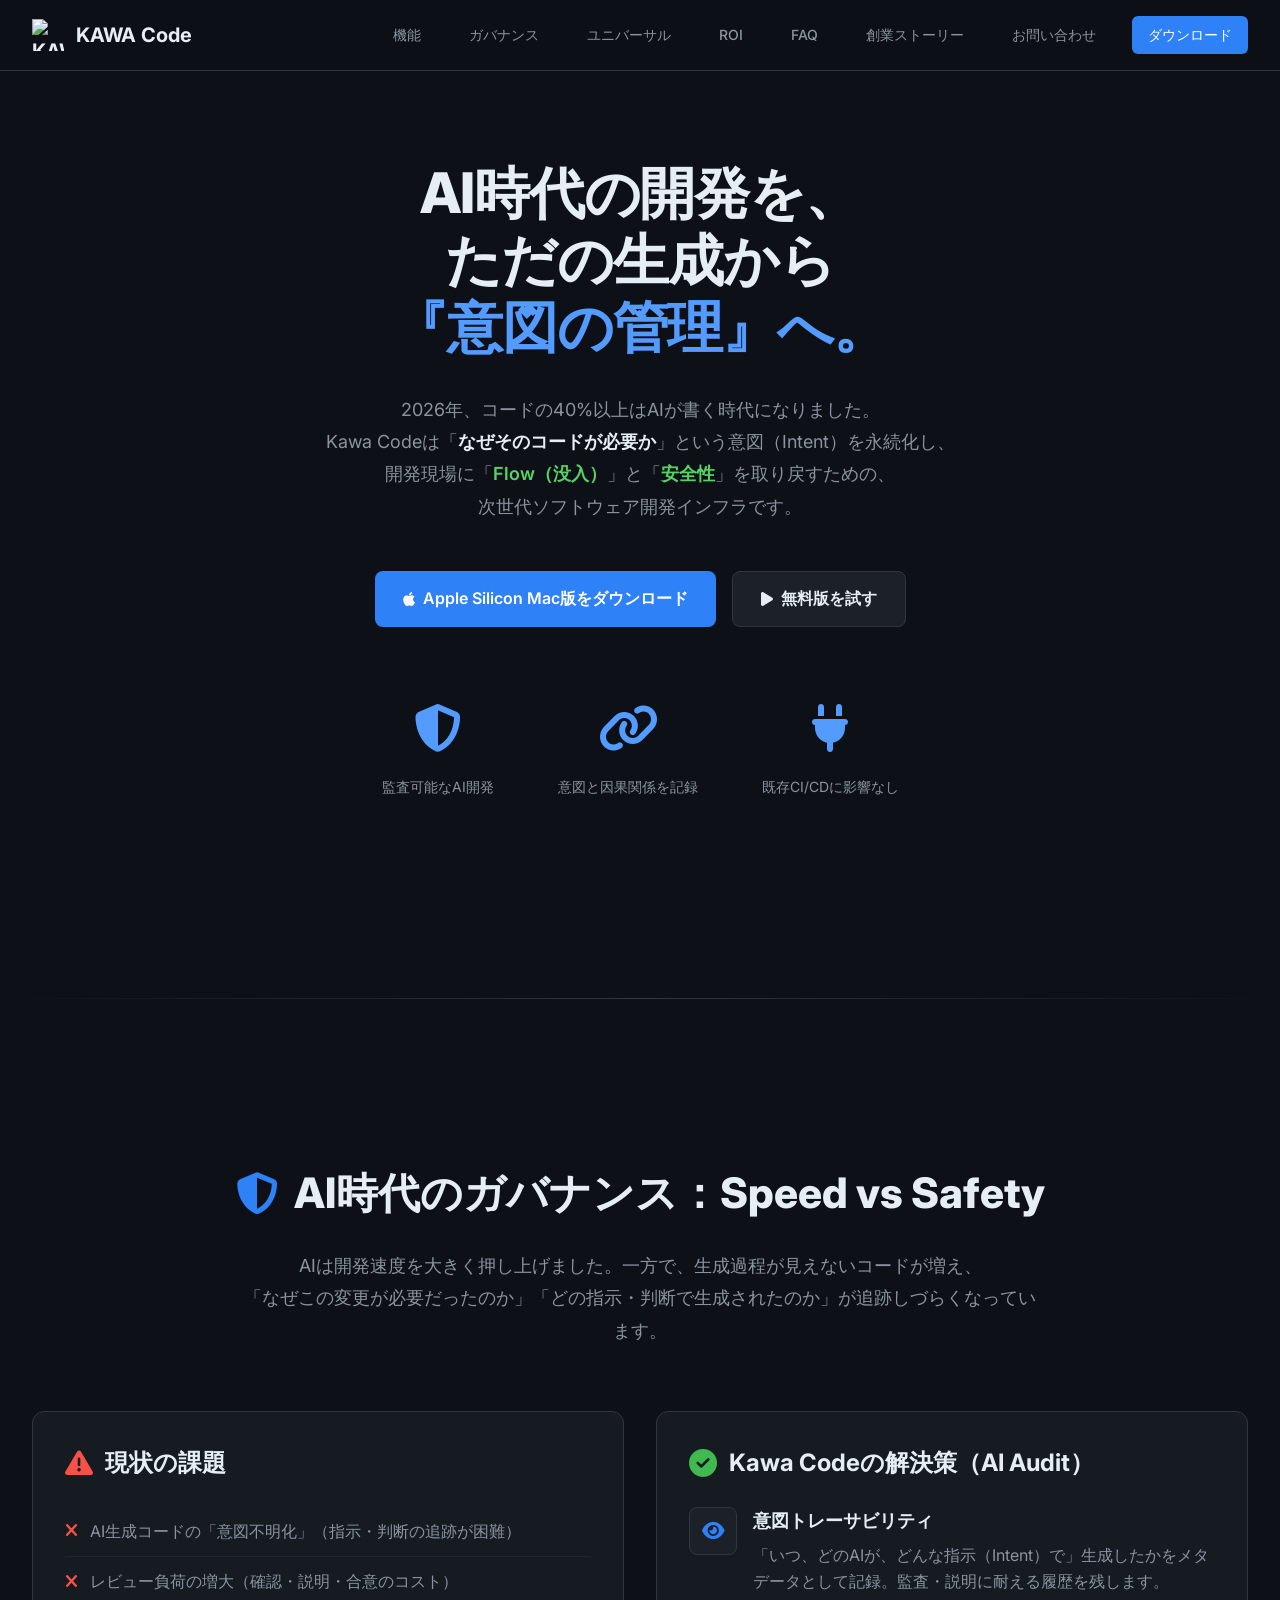
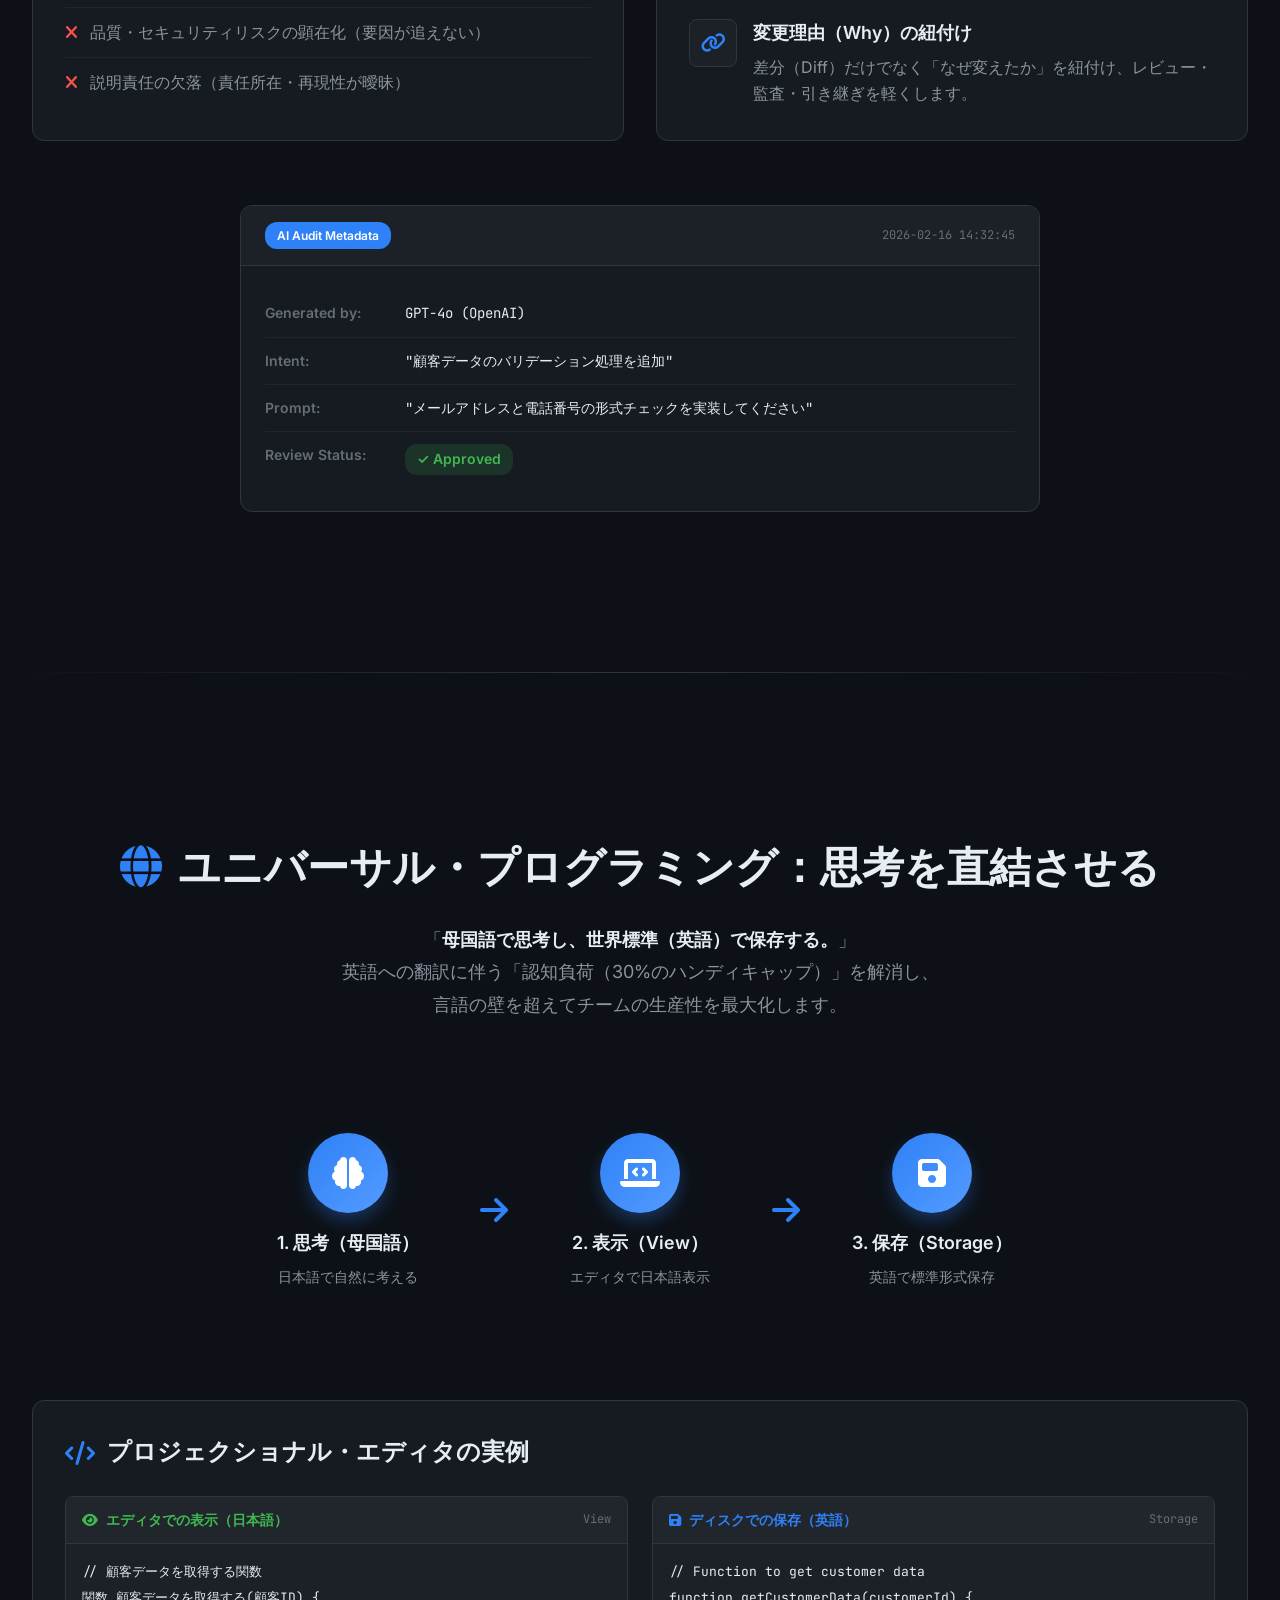
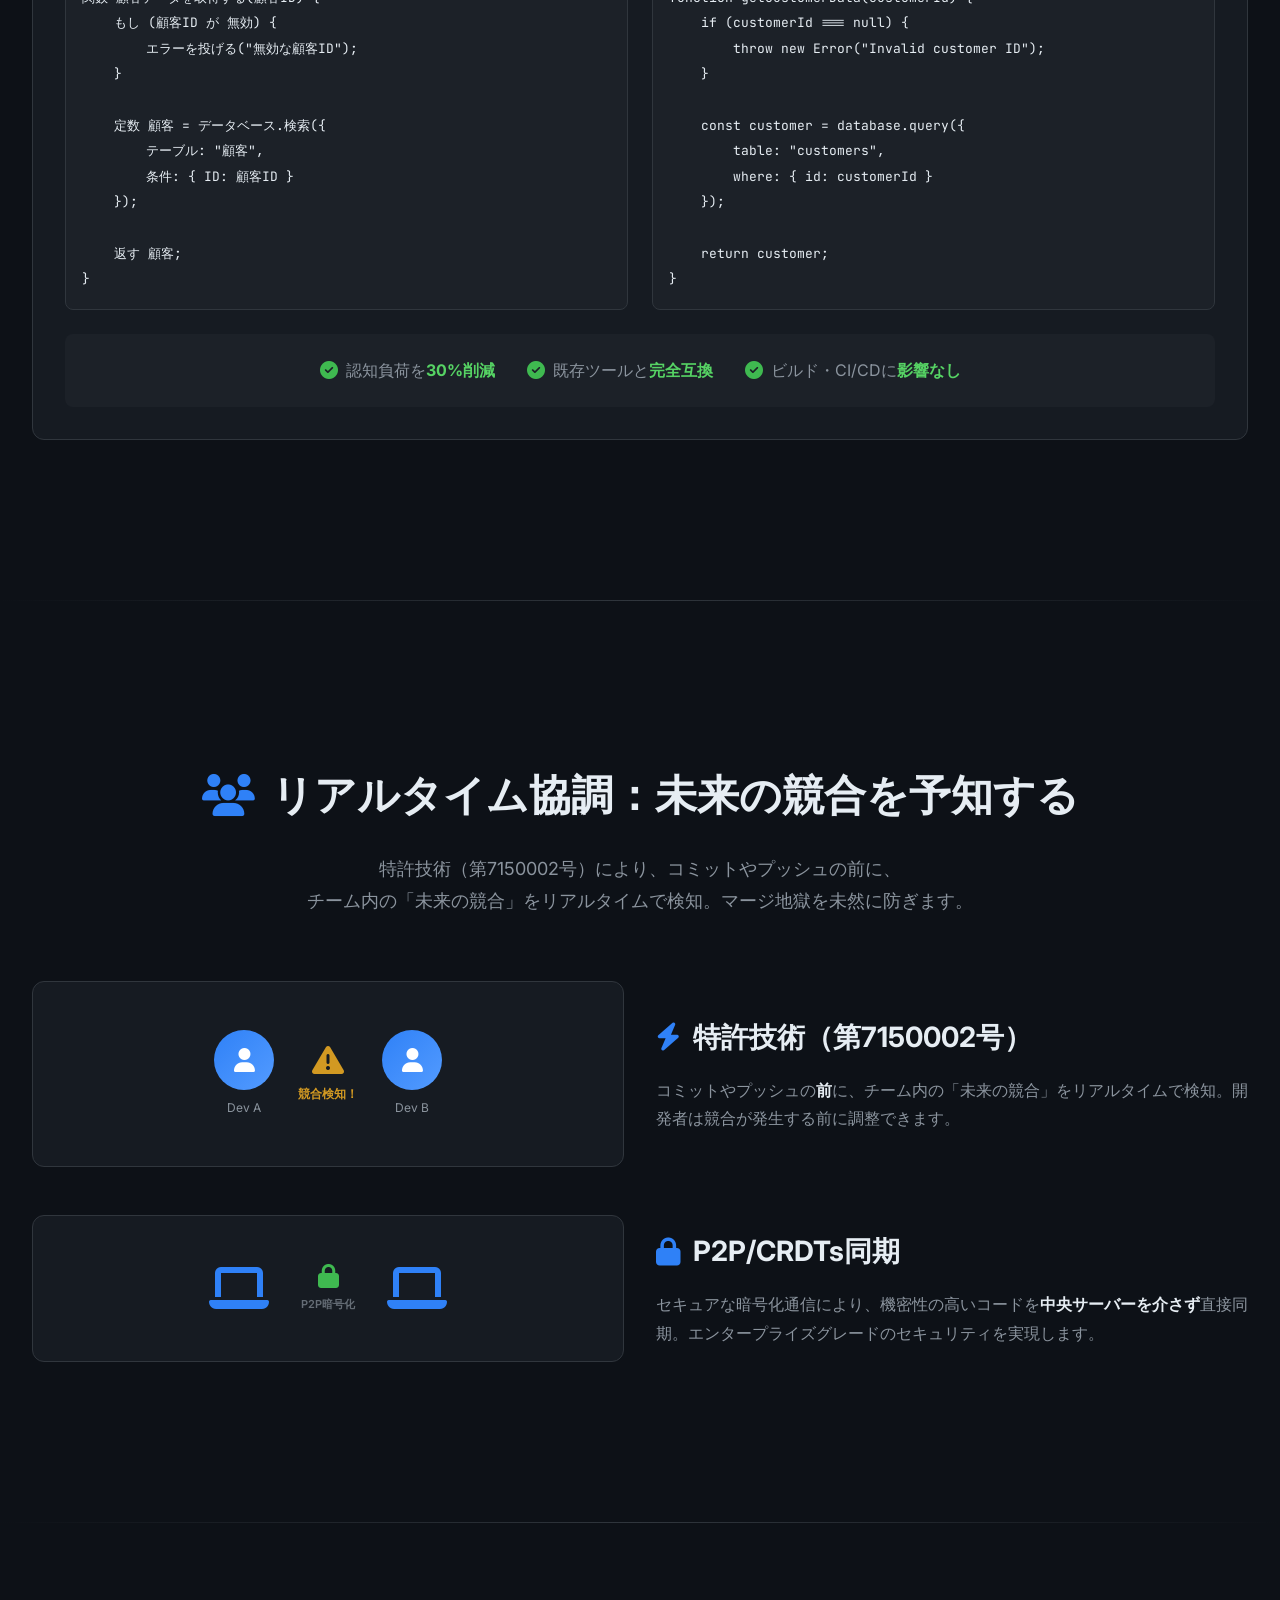
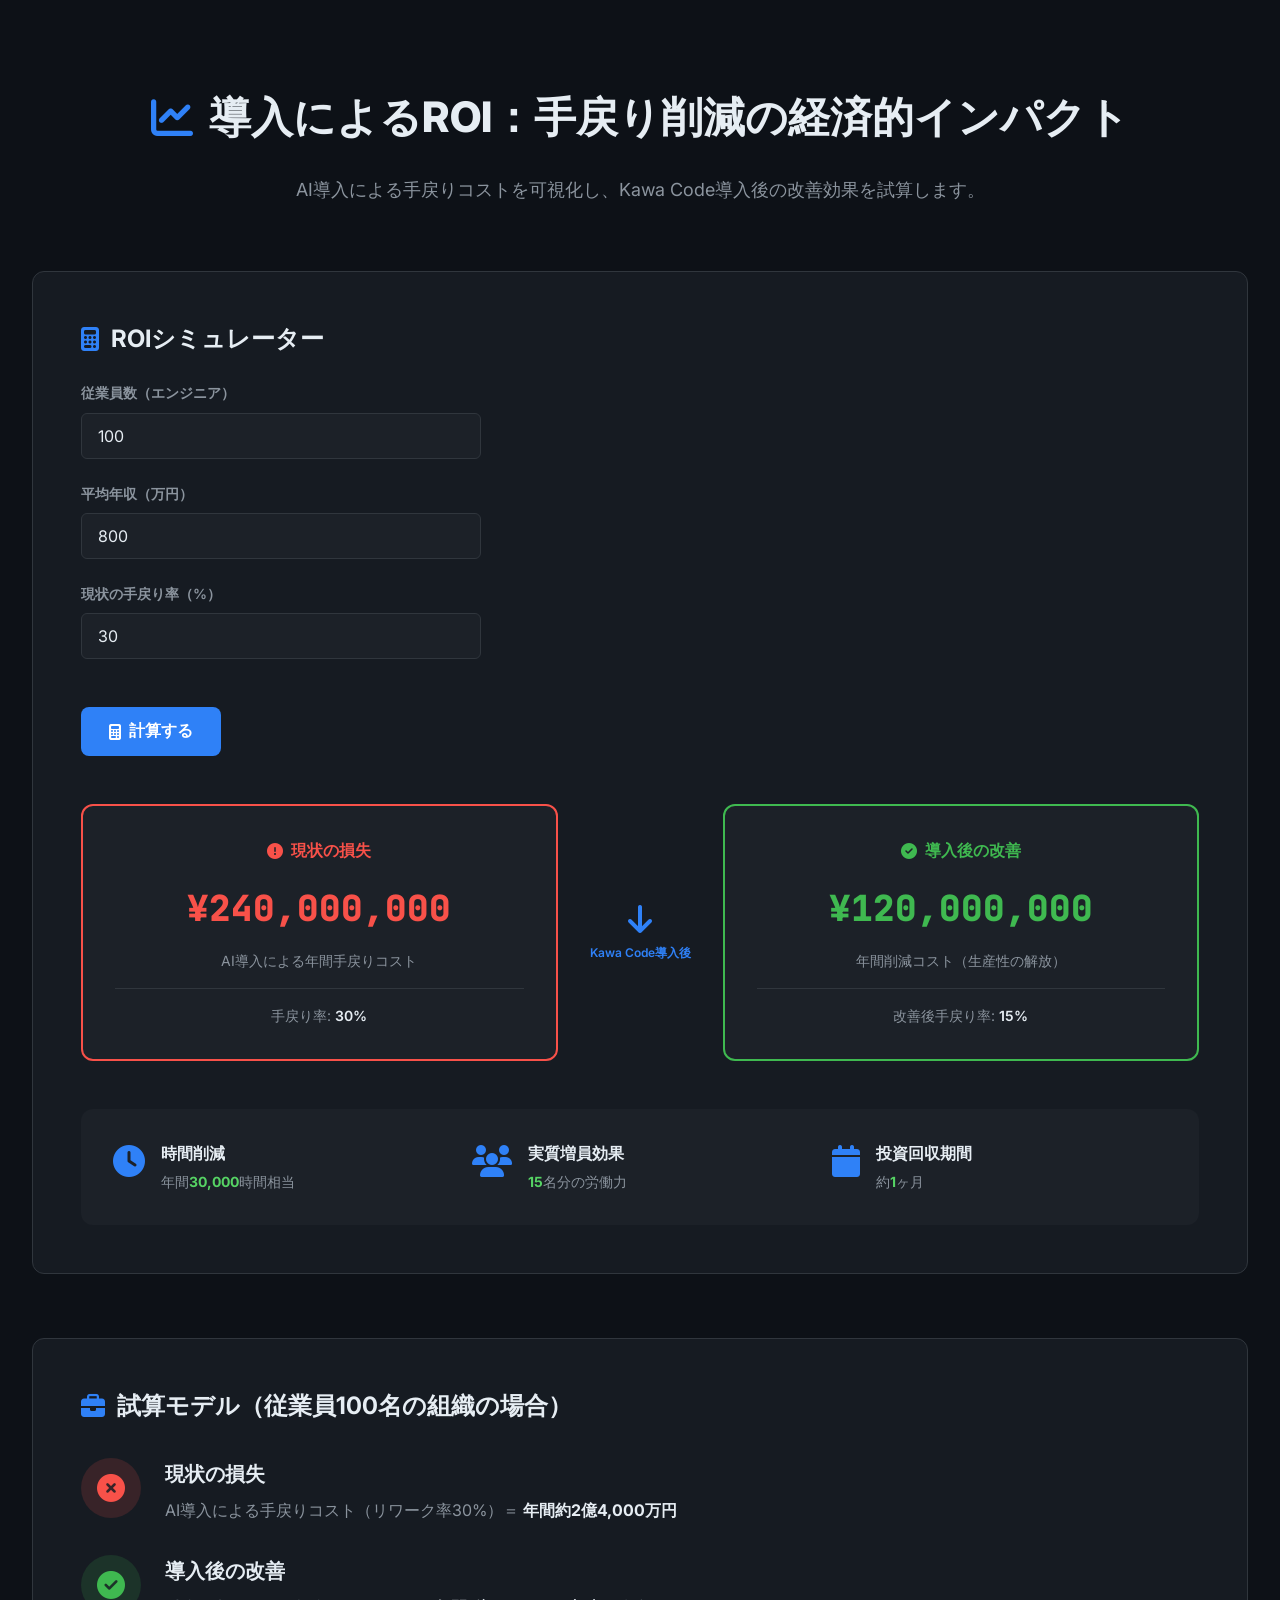
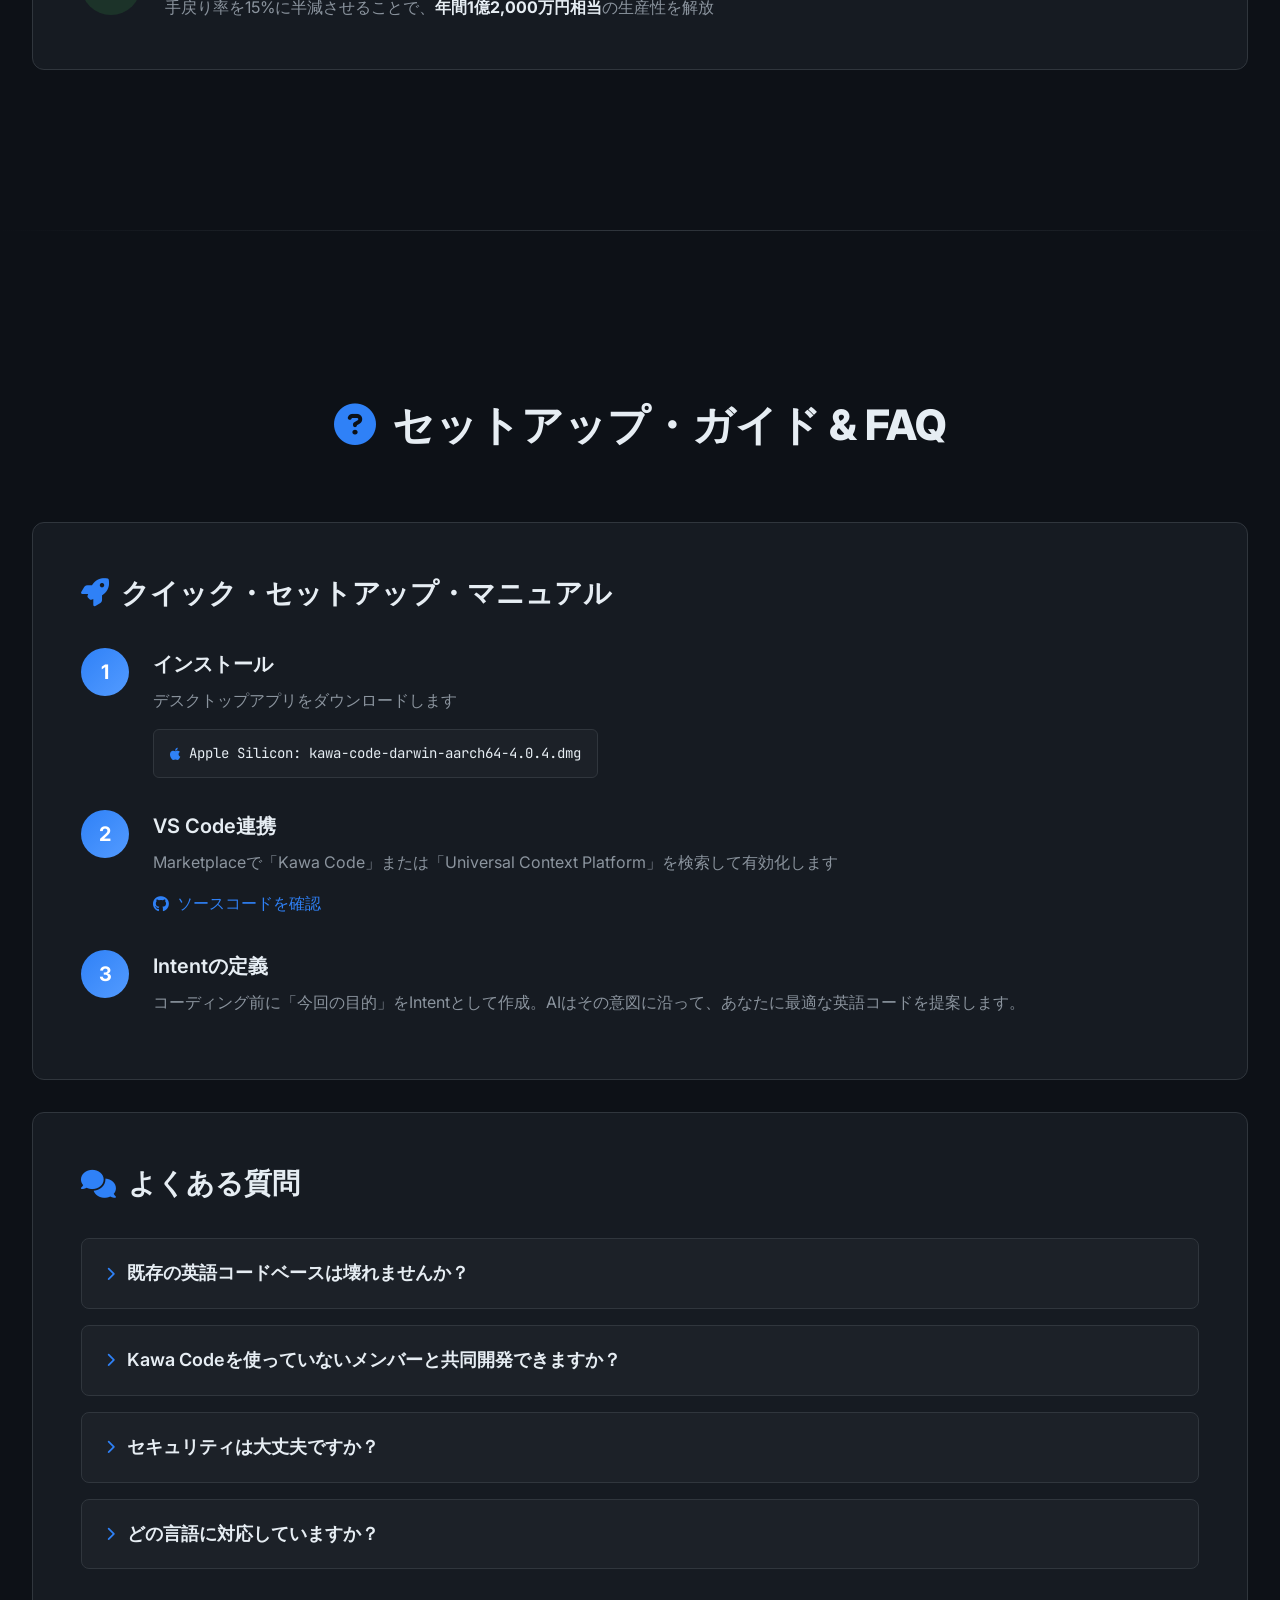
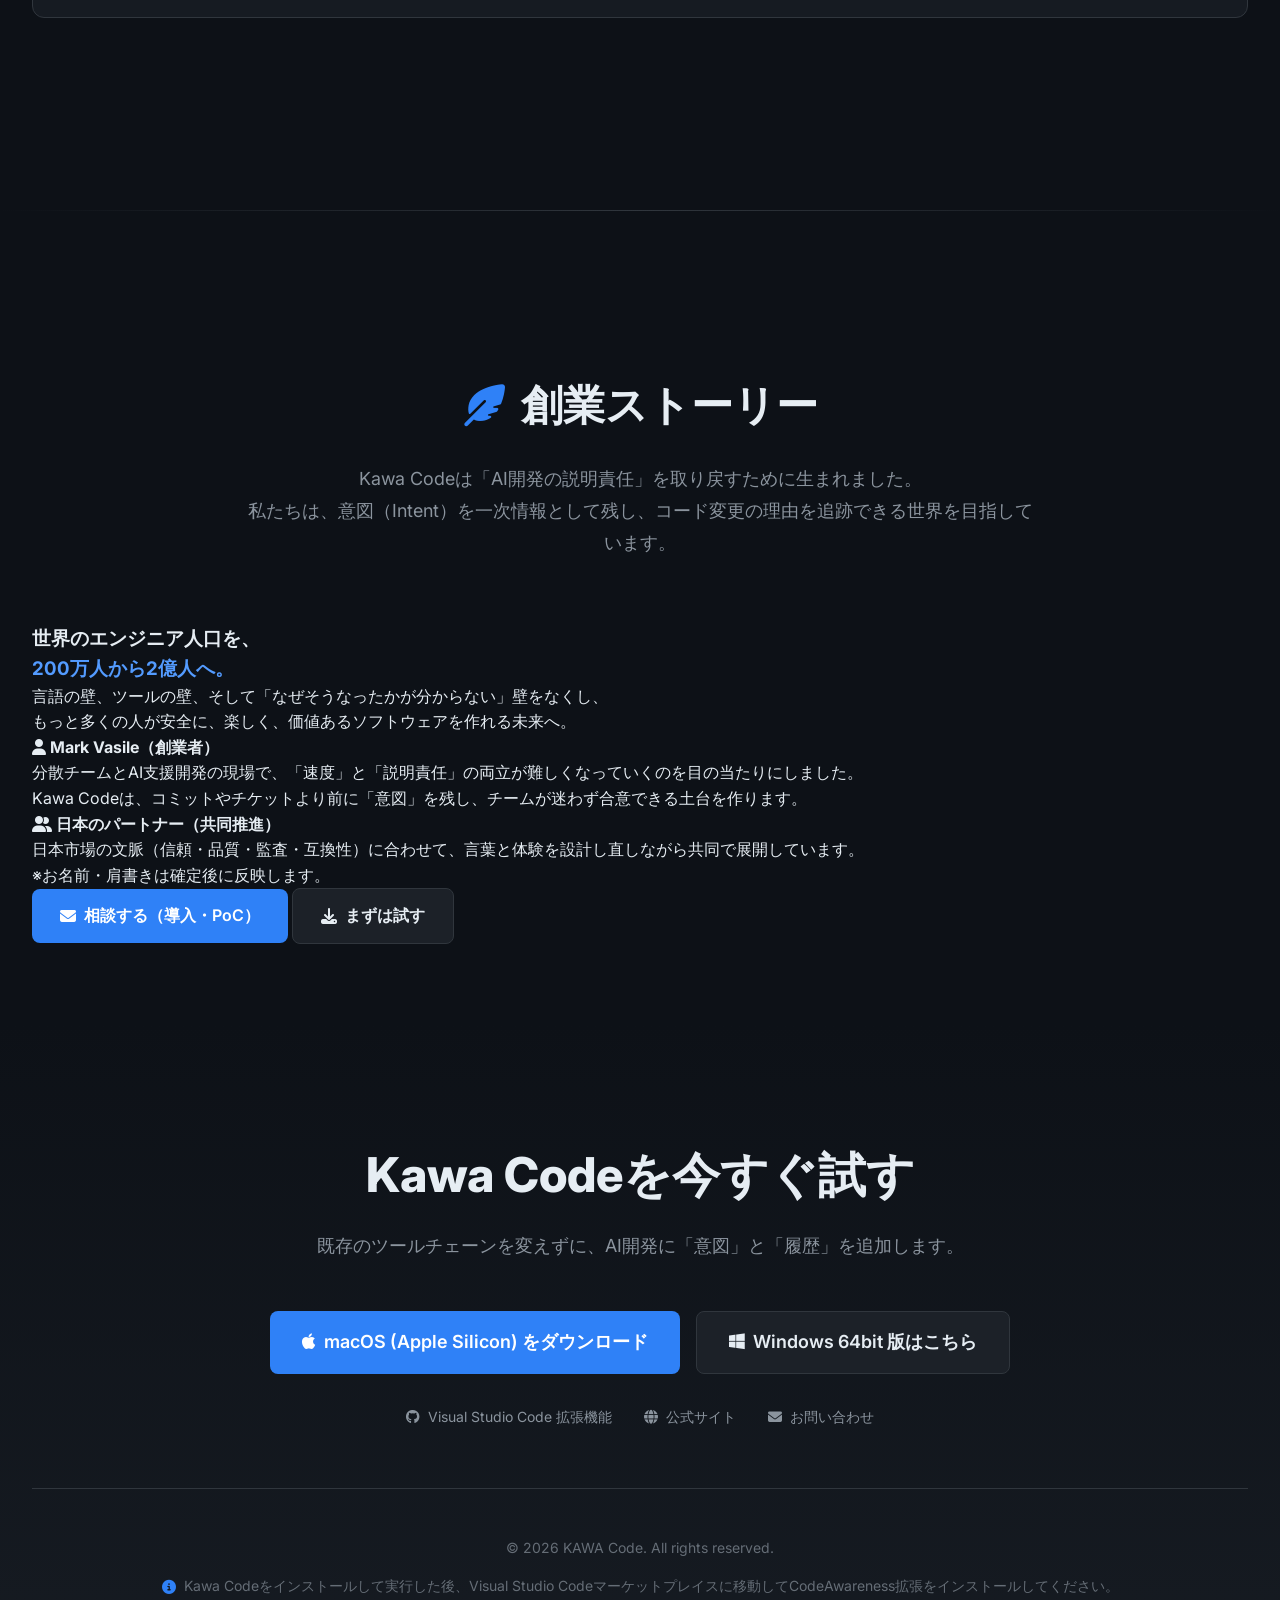
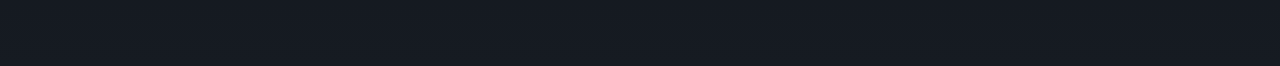
==== index.html @ d6986dcb "initial commit" ====
<!DOCTYPE html>
<html lang="ja">
<head>
    <meta charset="UTF-8">
    <meta name="viewport" content="width=device-width, initial-scale=1.0">
    <meta name="description" content="KAWA Code - AI時代の開発を、ただの生成から『意図の管理』へ。ユニバーサル・プログラミングとAIガバナンスで開発現場に安全性とFlowを取り戻す。">
    <title>KAWA Code - AI時代のソフトウェア開発インフラ</title>
    <link rel="preconnect" href="https://fonts.googleapis.com">
    <link rel="preconnect" href="https://fonts.gstatic.com" crossorigin>
    <link href="https://fonts.googleapis.com/css2?family=Inter:wght@300;400;500;600;700;800&family=JetBrains+Mono:wght@400;500;600&display=swap" rel="stylesheet">
    <link rel="stylesheet" href="https://cdn.jsdelivr.net/npm/@fortawesome/fontawesome-free@6.4.0/css/all.min.css">
    <link rel="stylesheet" href="css/style.css">
</head>
<body>
    <!-- Navigation -->
    <nav class="navbar">
        <div class="container">
            <a href="index.html" class="nav-brand">
                <img src="images/kawa-logo.png" alt="KAWA Code Logo" class="nav-logo">
                <span>KAWA Code</span>
            </a>
            <div class="nav-links">
                <a href="#features">機能</a>
                <a href="#governance">ガバナンス</a>
                <a href="#universal">ユニバーサル</a>
                <a href="#roi">ROI</a>
                <a href="#faq">FAQ</a>
                <a href="#founder">創業ストーリー</a>
                <a href="contact.html">お問い合わせ</a>
                <a href="#download" class="btn-download-nav">ダウンロード</a>
            </div>
        </div>
    </nav>

    <!-- Hero Section -->
    <section class="hero">
        <div class="container">
            <div class="hero-content fade-in">
                <h1 class="hero-title">
                    AI時代の開発を、<br>
                    ただの生成から<br>
                    <span class="highlight">『意図の管理』へ。</span>
                </h1>
                <p class="hero-subtitle">
                    2026年、コードの40%以上はAIが書く時代になりました。<br>
                    Kawa Codeは「<strong>なぜそのコードが必要か</strong>」という意図（Intent）を永続化し、<br>
                    開発現場に「<span class="highlight-green">Flow（没入）</span>」と「<span class="highlight-green">安全性</span>」を取り戻すための、<br>
                    次世代ソフトウェア開発インフラです。
                </p>
                <div class="hero-cta">
                    <a href="https://codeawareness.com/assets/kawa-code-darwin-aarch64-4.0.4.dmg" class="btn btn-primary">
                        <i class="fab fa-apple"></i>
                        Apple Silicon Mac版をダウンロード
                    </a>
                    <a href="#features" class="btn btn-secondary">
                        <i class="fas fa-play"></i>
                        無料版を試す
                    </a>
                </div>
                <div class="hero-stats">
                    <div class="stat-item">
                        <div class="stat-number"><i class="fas fa-shield-alt"></i></div>
                        <div class="stat-label">監査可能なAI開発</div>
                    </div>
                    <div class="stat-item">
                        <div class="stat-number"><i class="fas fa-link"></i></div>
                        <div class="stat-label">意図と因果関係を記録</div>
                    </div>
                    <div class="stat-item">
                        <div class="stat-number"><i class="fas fa-plug"></i></div>
                        <div class="stat-label">既存CI/CDに影響なし</div>
                    </div>
                </div>
            </div>
        </div>
    </section>

    <hr class="section-divider">

    <!-- AI Governance Section -->
    <section id="governance" class="section-governance">
        <div class="container">
            <div class="section-header fade-in">
                <h2 class="section-title">
                    <i class="fas fa-shield-alt"></i>
                    AI時代のガバナンス：Speed vs Safety
                </h2>
                <p class="section-subtitle">
                    AIは開発速度を大きく押し上げました。一方で、生成過程が見えないコードが増え、<br>
                    「なぜこの変更が必要だったのか」「どの指示・判断で生成されたのか」が追跡しづらくなっています。
                </p>
            </div>

            <div class="problem-solution">
                <div class="problem-card fade-in">
                    <div class="card-header">
                        <i class="fas fa-exclamation-triangle"></i>
                        <h3>現状の課題</h3>
                    </div>
                    <ul class="problem-list">
                        <li><i class="fas fa-times"></i> AI生成コードの「意図不明化」（指示・判断の追跡が困難）</li>
                        <li><i class="fas fa-times"></i> レビュー負荷の増大（確認・説明・合意のコスト）</li>
                        <li><i class="fas fa-times"></i> 品質・セキュリティリスクの顕在化（要因が追えない）</li>
                        <li><i class="fas fa-times"></i> 説明責任の欠落（責任所在・再現性が曖昧）</li>
                    </ul>
                </div>

                <div class="solution-card fade-in">
                    <div class="card-header">
                        <i class="fas fa-check-circle"></i>
                        <h3>Kawa Codeの解決策（AI Audit）</h3>
                    </div>
                    <div class="solution-features">
                        <div class="feature-item">
                            <div class="feature-icon">
                                <i class="fas fa-eye"></i>
                            </div>
                            <div class="feature-content">
                                <h4>意図トレーサビリティ</h4>
                                <p>「いつ、どのAIが、どんな指示（Intent）で」生成したかをメタデータとして記録。監査・説明に耐える履歴を残します。</p>
                            </div>
                        </div>
                        <div class="feature-item">
                            <div class="feature-icon">
                                <i class="fas fa-link"></i>
                            </div>
                            <div class="feature-content">
                                <h4>変更理由（Why）の紐付け</h4>
                                <p>差分（Diff）だけでなく「なぜ変えたか」を紐付け、レビュー・監査・引き継ぎを軽くします。</p>
                            </div>
                        </div>
                    </div>
                </div>
            </div>

            <div class="audit-visualization fade-in">
                <div class="code-audit">
                    <div class="audit-header">
                        <span class="audit-badge">AI Audit Metadata</span>
                        <span class="audit-timestamp">2026-02-16 14:32:45</span>
                    </div>
                    <div class="audit-body">
                        <div class="audit-row">
                            <span class="audit-key">Generated by:</span>
                            <span class="audit-value">GPT-4o (OpenAI)</span>
                        </div>
                        <div class="audit-row">
                            <span class="audit-key">Intent:</span>
                            <span class="audit-value">"顧客データのバリデーション処理を追加"</span>
                        </div>
                        <div class="audit-row">
                            <span class="audit-key">Prompt:</span>
                            <span class="audit-value">"メールアドレスと電話番号の形式チェックを実装してください"</span>
                        </div>
                        <div class="audit-row">
                            <span class="audit-key">Review Status:</span>
                            <span class="audit-status approved">✓ Approved</span>
                        </div>
                    </div>
                </div>
            </div>
        </div>
    </section>

    <hr class="section-divider">

    <!-- Universal Programming Section -->
    <section id="universal" class="section-universal">
        <div class="container">
            <div class="section-header fade-in">
                <h2 class="section-title">
                    <i class="fas fa-globe"></i>
                    ユニバーサル・プログラミング：思考を直結させる
                </h2>
                <p class="section-subtitle">
                    「<strong>母国語で思考し、世界標準（英語）で保存する。</strong>」<br>
                    英語への翻訳に伴う「認知負荷（30%のハンディキャップ）」を解消し、<br>
                    言語の壁を超えてチームの生産性を最大化します。
                </p>
            </div>

            <div class="universal-concept fade-in">
                <div class="concept-diagram">
                    <div class="concept-step">
                        <div class="step-icon">
                            <i class="fas fa-brain"></i>
                        </div>
                        <h4>1. 思考（母国語）</h4>
                        <p>日本語で自然に考える</p>
                    </div>
                    <div class="concept-arrow">
                        <i class="fas fa-arrow-right"></i>
                    </div>
                    <div class="concept-step">
                        <div class="step-icon">
                            <i class="fas fa-laptop-code"></i>
                        </div>
                        <h4>2. 表示（View）</h4>
                        <p>エディタで日本語表示</p>
                    </div>
                    <div class="concept-arrow">
                        <i class="fas fa-arrow-right"></i>
                    </div>
                    <div class="concept-step">
                        <div class="step-icon">
                            <i class="fas fa-save"></i>
                        </div>
                        <h4>3. 保存（Storage）</h4>
                        <p>英語で標準形式保存</p>
                    </div>
                </div>
            </div>

            <div class="code-split-view fade-in">
                <h3 class="split-view-title">
                    <i class="fas fa-code"></i>
                    プロジェクショナル・エディタの実例
                </h3>
                <div class="split-container">
                    <div class="split-pane split-left">
                        <div class="pane-header">
                            <span class="pane-title"><i class="fas fa-eye"></i> エディタでの表示（日本語）</span>
                            <span class="pane-label">View</span>
                        </div>
                        <pre class="code-block"><code class="language-javascript">// 顧客データを取得する関数
関数 顧客データを取得する(顧客ID) {
    もし (顧客ID が 無効) {
        エラーを投げる("無効な顧客ID");
    }
    
    定数 顧客 = データベース.検索({
        テーブル: "顧客",
        条件: { ID: 顧客ID }
    });
    
    返す 顧客;
}</code></pre>
                    </div>
                    <div class="split-pane split-right">
                        <div class="pane-header">
                            <span class="pane-title"><i class="fas fa-save"></i> ディスクでの保存（英語）</span>
                            <span class="pane-label">Storage</span>
                        </div>
                        <pre class="code-block"><code class="language-javascript">// Function to get customer data
function getCustomerData(customerId) {
    if (customerId === null) {
        throw new Error("Invalid customer ID");
    }
    
    const customer = database.query({
        table: "customers",
        where: { id: customerId }
    });
    
    return customer;
}</code></pre>
                    </div>
                </div>
                <div class="split-benefits">
                    <div class="benefit-item">
                        <i class="fas fa-check-circle"></i>
                        <span>認知負荷を<strong>30%削減</strong></span>
                    </div>
                    <div class="benefit-item">
                        <i class="fas fa-check-circle"></i>
                        <span>既存ツールと<strong>完全互換</strong></span>
                    </div>
                    <div class="benefit-item">
                        <i class="fas fa-check-circle"></i>
                        <span>ビルド・CI/CDに<strong>影響なし</strong></span>
                    </div>
                </div>
            </div>
        </div>
    </section>

    <hr class="section-divider">

    <!-- Real-time Collaboration Section -->
    <section id="collaboration" class="section-collaboration">
        <div class="container">
            <div class="section-header fade-in">
                <h2 class="section-title">
                    <i class="fas fa-users"></i>
                    リアルタイム協調：未来の競合を予知する
                </h2>
                <p class="section-subtitle">
                    特許技術（第7150002号）により、コミットやプッシュの前に、<br>
                    チーム内の「未来の競合」をリアルタイムで検知。マージ地獄を未然に防ぎます。
                </p>
            </div>

            <div class="collaboration-features">
                <div class="collab-feature fade-in">
                    <div class="feature-visual">
                        <div class="conflict-detection">
                            <div class="dev-icon dev1">
                                <i class="fas fa-user"></i>
                                <span>Dev A</span>
                            </div>
                            <div class="conflict-alert">
                                <i class="fas fa-exclamation-triangle"></i>
                                <span>競合検知！</span>
                            </div>
                            <div class="dev-icon dev2">
                                <i class="fas fa-user"></i>
                                <span>Dev B</span>
                            </div>
                        </div>
                    </div>
                    <div class="feature-description">
                        <h3><i class="fas fa-bolt"></i> 特許技術（第7150002号）</h3>
                        <p>コミットやプッシュの<strong>前</strong>に、チーム内の「未来の競合」をリアルタイムで検知。開発者は競合が発生する前に調整できます。</p>
                    </div>
                </div>

                <div class="collab-feature fade-in">
                    <div class="feature-visual">
                        <div class="p2p-sync">
                            <div class="sync-node node1">
                                <i class="fas fa-laptop"></i>
                            </div>
                            <div class="sync-line encrypted">
                                <i class="fas fa-lock"></i>
                                <span>P2P暗号化</span>
                            </div>
                            <div class="sync-node node2">
                                <i class="fas fa-laptop"></i>
                            </div>
                        </div>
                    </div>
                    <div class="feature-description">
                        <h3><i class="fas fa-lock"></i> P2P/CRDTs同期</h3>
                        <p>セキュアな暗号化通信により、機密性の高いコードを<strong>中央サーバーを介さず</strong>直接同期。エンタープライズグレードのセキュリティを実現します。</p>
                    </div>
                </div>
            </div>
        </div>
    </section>

    <hr class="section-divider">

    <!-- ROI Section -->
    <section id="roi" class="section-roi">
        <div class="container">
            <div class="section-header fade-in">
                <h2 class="section-title">
                    <i class="fas fa-chart-line"></i>
                    導入によるROI：手戻り削減の経済的インパクト
                </h2>
                <p class="section-subtitle">
                    AI導入による手戻りコストを可視化し、Kawa Code導入後の改善効果を試算します。
                </p>
            </div>

            <div class="roi-calculator fade-in">
                <div class="calculator-inputs">
                    <h3><i class="fas fa-calculator"></i> ROIシミュレーター</h3>
                    <div class="input-group">
                        <label for="employees">従業員数（エンジニア）</label>
                        <input type="number" id="employees" value="100" min="1" max="10000">
                    </div>
                    <div class="input-group">
                        <label for="avgSalary">平均年収（万円）</label>
                        <input type="number" id="avgSalary" value="800" min="100" max="5000">
                    </div>
                    <div class="input-group">
                        <label for="reworkRate">現状の手戻り率（%）</label>
                        <input type="number" id="reworkRate" value="30" min="0" max="100">
                    </div>
                    <button id="calculateBtn" class="btn btn-primary">
                        <i class="fas fa-calculator"></i>
                        計算する
                    </button>
                </div>

                <div class="calculator-results">
                    <div class="result-card current">
                        <h4><i class="fas fa-exclamation-circle"></i> 現状の損失</h4>
                        <div class="result-amount" id="currentLoss">¥240,000,000</div>
                        <p class="result-label">AI導入による年間手戻りコスト</p>
                        <div class="result-detail">
                            <span>手戻り率: <strong id="currentRate">30%</strong></span>
                        </div>
                    </div>

                    <div class="result-arrow">
                        <i class="fas fa-arrow-down"></i>
                        <span>Kawa Code導入後</span>
                    </div>

                    <div class="result-card improved">
                        <h4><i class="fas fa-check-circle"></i> 導入後の改善</h4>
                        <div class="result-amount saving" id="savings">¥120,000,000</div>
                        <p class="result-label">年間削減コスト（生産性の解放）</p>
                        <div class="result-detail">
                            <span>改善後手戻り率: <strong id="improvedRate">15%</strong></span>
                        </div>
                    </div>
                </div>

                <div class="roi-summary">
                    <div class="summary-item">
                        <i class="fas fa-clock"></i>
                        <div>
                            <strong>時間削減</strong>
                            <p>年間<span id="timeSaved">15,000</span>時間相当</p>
                        </div>
                    </div>
                    <div class="summary-item">
                        <i class="fas fa-users"></i>
                        <div>
                            <strong>実質増員効果</strong>
                            <p><span id="equivEmployees">15</span>名分の労働力</p>
                        </div>
                    </div>
                    <div class="summary-item">
                        <i class="fas fa-calendar"></i>
                        <div>
                            <strong>投資回収期間</strong>
                            <p>約<span id="paybackPeriod">3</span>ヶ月</p>
                        </div>
                    </div>
                </div>
            </div>

            <div class="case-study fade-in">
                <h3><i class="fas fa-briefcase"></i> 試算モデル（従業員100名の組織の場合）</h3>
                <div class="case-details">
                    <div class="case-item">
                        <div class="case-icon loss">
                            <i class="fas fa-times-circle"></i>
                        </div>
                        <div class="case-content">
                            <h4>現状の損失</h4>
                            <p>AI導入による手戻りコスト（リワーク率30%）＝ <strong>年間約2億4,000万円</strong></p>
                        </div>
                    </div>
                    <div class="case-item">
                        <div class="case-icon gain">
                            <i class="fas fa-check-circle"></i>
                        </div>
                        <div class="case-content">
                            <h4>導入後の改善</h4>
                            <p>手戻り率を15%に半減させることで、<strong>年間1億2,000万円相当</strong>の生産性を解放</p>
                        </div>
                    </div>
                </div>
            </div>
        </div>
    </section>

    <hr class="section-divider">

    <!-- Setup & FAQ Section -->
    <section id="faq" class="section-faq">
        <div class="container">
            <div class="section-header fade-in">
                <h2 class="section-title">
                    <i class="fas fa-question-circle"></i>
                    セットアップ・ガイド & FAQ
                </h2>
            </div>

            <div class="setup-guide fade-in">
                <h3><i class="fas fa-rocket"></i> クイック・セットアップ・マニュアル</h3>
                <div class="setup-steps">
                    <div class="setup-step">
                        <div class="step-number">1</div>
                        <div class="step-content">
                            <h4>インストール</h4>
                            <p>デスクトップアプリをダウンロードします</p>
                            <div class="download-links">
                                <a href="https://codeawareness.com/assets/kawa-code-darwin-aarch64-4.0.4.dmg" class="download-link">
                                    <i class="fab fa-apple"></i> Apple Silicon: kawa-code-darwin-aarch64-4.0.4.dmg
                                </a>
                            </div>
                        </div>
                    </div>
                    <div class="setup-step">
                        <div class="step-number">2</div>
                        <div class="step-content">
                            <h4>VS Code連携</h4>
                            <p>Marketplaceで「Kawa Code」または「Universal Context Platform」を検索して有効化します</p>
                            <a href="https://github.com/CodeAwareness/kawa.vscode" class="link-external" target="_blank">
                                <i class="fab fa-github"></i> ソースコードを確認
                            </a>
                        </div>
                    </div>
                    <div class="setup-step">
                        <div class="step-number">3</div>
                        <div class="step-content">
                            <h4>Intentの定義</h4>
                            <p>コーディング前に「今回の目的」をIntentとして作成。AIはその意図に沿って、あなたに最適な英語コードを提案します。</p>
                        </div>
                    </div>
                </div>
            </div>

            <div class="faq-list fade-in">
                <h3><i class="fas fa-comments"></i> よくある質問</h3>
                <div class="faq-items">
                    <div class="faq-item">
                        <div class="faq-question">
                            <i class="fas fa-chevron-right"></i>
                            <h4>既存の英語コードベースは壊れませんか？</h4>
                        </div>
                        <div class="faq-answer">
                            <p>はい、大丈夫です。Kawa Codeは保存時に常に英語へ変換するため、ビルドやCI/CDには一切影響しません。既存のツールチェーンをそのまま利用できます。</p>
                        </div>
                    </div>
                    <div class="faq-item">
                        <div class="faq-question">
                            <i class="fas fa-chevron-right"></i>
                            <h4>Kawa Codeを使っていないメンバーと共同開発できますか？</h4>
                        </div>
                        <div class="faq-answer">
                            <p>はい、問題ありません。ディスク上は常に標準的な英語テキストであるため、他のメンバーは好みのエディタで開発を続けられます。チーム全体での導入は不要です。</p>
                        </div>
                    </div>
                    <div class="faq-item">
                        <div class="faq-question">
                            <i class="fas fa-chevron-right"></i>
                            <h4>セキュリティは大丈夫ですか？</h4>
                        </div>
                        <div class="faq-answer">
                            <p>P2P暗号化同期（CRDTsベース）を採用しており、コードを外部サーバーに蓄積することはありません。エンタープライズグレードのセキュリティで保護されています。</p>
                        </div>
                    </div>
                    <div class="faq-item">
                        <div class="faq-question">
                            <i class="fas fa-chevron-right"></i>
                            <h4>どの言語に対応していますか？</h4>
                        </div>
                        <div class="faq-answer">
                            <p>現在、日本語、英語を含む主要言語に対応しています。プロジェクショナル・エディタは多言語展開を前提に設計されており、今後さらに対応言語を拡大予定です。</p>
                        </div>
                    </div>
                </div>
            </div>
        </div>
    </section>

    <hr class="section-divider">


    <!-- Founder Story Section -->
    <section id="founder" class="section-founder">
        <div class="container">
            <div class="section-header fade-in">
                <h2 class="section-title">
                    <i class="fas fa-feather-alt"></i>
                    創業ストーリー
                </h2>
                <p class="section-subtitle">
                    Kawa Codeは「AI開発の説明責任」を取り戻すために生まれました。<br>
                    私たちは、意図（Intent）を一次情報として残し、コード変更の理由を追跡できる世界を目指しています。
                </p>
            </div>

            <div class="founder-content fade-in">
                <div class="founder-mission">
                    <h3 class="founder-mission-title">
                        世界のエンジニア人口を、<br>
                        <span class="highlight">200万人から2億人へ。</span>
                    </h3>
                    <p class="founder-mission-text">
                        言語の壁、ツールの壁、そして「なぜそうなったかが分からない」壁をなくし、<br>
                        もっと多くの人が安全に、楽しく、価値あるソフトウェアを作れる未来へ。
                    </p>
                </div>

                <div class="founder-bio">
                    <div class="bio-card">
                        <h4><i class="fas fa-user"></i> Mark Vasile（創業者）</h4>
                        <p>
                            分散チームとAI支援開発の現場で、「速度」と「説明責任」の両立が難しくなっていくのを目の当たりにしました。<br>
                            Kawa Codeは、コミットやチケットより前に「意図」を残し、チームが迷わず合意できる土台を作ります。
                        </p>
                    </div>

                    <div class="bio-card">
                        <h4><i class="fas fa-user-friends"></i> 日本のパートナー（共同推進）</h4>
                        <p>
                            日本市場の文脈（信頼・品質・監査・互換性）に合わせて、言葉と体験を設計し直しながら共同で展開しています。<br>
                            ※お名前・肩書きは確定後に反映します。
                        </p>
                    </div>
                </div>

                <div class="founder-cta fade-in">
                    <a href="contact.html" class="btn btn-primary">
                        <i class="fas fa-envelope"></i>
                        相談する（導入・PoC）
                    </a>
                    <a href="#download" class="btn btn-secondary">
                        <i class="fas fa-download"></i>
                        まずは試す
                    </a>
                </div>
            </div>
        </div>
    </section>


    <!-- Footer / Download Section -->
    <footer id="download" class="footer">
        <div class="container">
            <div class="footer-content fade-in">
                <h2 class="footer-title">
                    Kawa Codeを今すぐ試す
                </h2>
                <p class="footer-subtitle">
                    既存のツールチェーンを変えずに、AI開発に「意図」と「履歴」を追加します。
                </p>
                <div class="footer-downloads">
                    <a href="https://codeawareness.com/assets/kawa-code-darwin-aarch64-4.0.4.dmg" class="btn btn-primary btn-large">
                        <i class="fab fa-apple"></i>
                        macOS (Apple Silicon) をダウンロード
                    </a>
                    <a href="https://apps.microsoft.com/detail/9nnqv44kh6fg?hl=en-US&gl=US" class="btn btn-secondary btn-large" target="_blank">
                        <i class="fab fa-windows"></i>
                        Windows 64bit 版はこちら
                    </a>
                </div>
                <div class="footer-links">
                    <a href="https://github.com/CodeAwareness/kawa.vscode" target="_blank">
                        <i class="fab fa-github"></i>
                        Visual Studio Code 拡張機能
                    </a>
                    <a href="https://codeawareness.com" target="_blank">
                        <i class="fas fa-globe"></i>
                        公式サイト
                    </a>
                    <a href="contact.html">
                        <i class="fas fa-envelope"></i>
                        お問い合わせ
                    </a>
                </div>
            </div>
            <div class="footer-bottom">
                <p>&copy; 2026 KAWA Code. All rights reserved.</p>
                <p class="footer-note">
                    <i class="fas fa-info-circle"></i>
                    Kawa Codeをインストールして実行した後、Visual Studio Codeマーケットプレイスに移動してCodeAwareness拡張をインストールしてください。
                </p>
            </div>
        </div>
    </footer>

    <script src="js/main.js"></script>
</body>
</html>
---- css/style.css ----
/* ===================================
   KAWA Code - GitHub-inspired Design
   =================================== */

/* CSS Variables */
:root {
    /* Colors - GitHub Dark Theme */
    --color-bg-primary: #0D1117;
    --color-bg-secondary: #161B22;
    --color-bg-tertiary: #1C2128;
    --color-bg-elevated: #21262D;
    
    /* Kawa Code Brand Colors */
    --color-kawa-blue: #2F81F7;
    --color-kawa-blue-light: #539BFF;
    --color-kawa-blue-dark: #1F6FEB;
    --color-kawa-green: #3FB950;
    --color-kawa-green-light: #56D364;
    
    /* Text Colors */
    --color-text-primary: #E6EDF3;
    --color-text-secondary: #8B949E;
    --color-text-tertiary: #656D76;
    
    /* Accent Colors */
    --color-accent-danger: #F85149;
    --color-accent-warning: #D29922;
    --color-accent-success: #3FB950;
    
    /* Border Colors */
    --color-border-default: #30363D;
    --color-border-muted: #21262D;
    
    /* Shadows */
    --shadow-sm: 0 1px 0 rgba(27, 31, 36, 0.04);
    --shadow-md: 0 3px 6px rgba(0, 0, 0, 0.15);
    --shadow-lg: 0 8px 24px rgba(0, 0, 0, 0.2);
    --shadow-xl: 0 16px 48px rgba(0, 0, 0, 0.3);
    
    /* Typography */
    --font-family-base: 'Inter', -apple-system, BlinkMacSystemFont, 'Segoe UI', 'Helvetica', 'Arial', sans-serif;
    --font-family-mono: 'JetBrains Mono', 'Courier New', monospace;
    
    /* Spacing */
    --spacing-unit: 8px;
    
    /* Transitions */
    --transition-base: all 0.3s cubic-bezier(0.4, 0, 0.2, 1);
}

/* ===================================
   Base Styles
   =================================== */

* {
    margin: 0;
    padding: 0;
    box-sizing: border-box;
}

html {
    scroll-behavior: smooth;
}

body {
    font-family: var(--font-family-base);
    background-color: var(--color-bg-primary);
    color: var(--color-text-primary);
    line-height: 1.6;
    font-size: 16px;
    overflow-x: hidden;
}

.container {
    max-width: 1280px;
    margin: 0 auto;
    padding: 0 32px;
}

/* ===================================
   Navigation Bar
   =================================== */

.navbar {
    position: fixed;
    top: 0;
    left: 0;
    right: 0;
    background-color: rgba(13, 17, 23, 0.95);
    backdrop-filter: blur(10px);
    border-bottom: 1px solid var(--color-border-default);
    padding: 16px 0;
    z-index: 1000;
    transition: var(--transition-base);
}

.navbar .container {
    display: flex;
    justify-content: space-between;
    align-items: center;
}

.nav-brand {
    display: flex;
    align-items: center;
    gap: 12px;
    font-size: 20px;
    font-weight: 700;
    color: var(--color-text-primary);
    text-decoration: none;
    transition: var(--transition-base);
}

.nav-brand:hover {
    opacity: 0.8;
}

.nav-logo {
    width: 32px;
    height: 32px;
    object-fit: contain;
}

.nav-brand i {
    color: var(--color-kawa-blue);
    font-size: 24px;
}

.nav-links {
    display: flex;
    align-items: center;
    gap: 24px;
}

.nav-links a {
    color: var(--color-text-secondary);
    text-decoration: none;
    font-weight: 500;
    font-size: 14px;
    transition: var(--transition-base);
    padding: 8px 12px;
    border-radius: 6px;
}

.nav-links a:hover {
    color: var(--color-text-primary);
    background-color: var(--color-bg-tertiary);
}

.btn-download-nav {
    background-color: var(--color-kawa-blue) !important;
    color: white !important;
    padding: 8px 16px !important;
    border-radius: 6px;
}

.btn-download-nav:hover {
    background-color: var(--color-kawa-blue-light) !important;
}

/* ===================================
   Hero Section
   =================================== */

.hero {
    padding: 160px 0 120px;
    text-align: center;
}

.hero-content {
    max-width: 900px;
    margin: 0 auto;
}

.hero-logo {
    margin-bottom: 32px;
    display: flex;
    justify-content: center;
}

.hero-logo img {
    width: 120px;
    height: 120px;
    object-fit: contain;
    animation: fadeInScale 0.8s ease-out;
}

@keyframes fadeInScale {
    from {
        opacity: 0;
        transform: scale(0.8);
    }
    to {
        opacity: 1;
        transform: scale(1);
    }
}

.hero-title {
    font-size: 56px;
    font-weight: 800;
    line-height: 1.2;
    margin-bottom: 32px;
    letter-spacing: -0.02em;
}

.highlight {
    color: var(--color-kawa-blue-light);
    position: relative;
    display: inline-block;
}

.highlight-green {
    color: var(--color-kawa-green-light);
    font-weight: 600;
}

.hero-subtitle {
    font-size: 18px;
    line-height: 1.8;
    color: var(--color-text-secondary);
    margin-bottom: 48px;
}

.hero-subtitle strong {
    color: var(--color-text-primary);
    font-weight: 600;
}

.hero-cta {
    display: flex;
    justify-content: center;
    gap: 16px;
    margin-bottom: 64px;
    flex-wrap: wrap;
}

.btn {
    display: inline-flex;
    align-items: center;
    gap: 8px;
    padding: 14px 28px;
    border-radius: 8px;
    font-size: 16px;
    font-weight: 600;
    text-decoration: none;
    transition: var(--transition-base);
    cursor: pointer;
    border: none;
}

.btn-primary {
    background-color: var(--color-kawa-blue);
    color: white;
    box-shadow: 0 0 0 0 rgba(47, 129, 247, 0.4);
}

.btn-primary:hover {
    background-color: var(--color-kawa-blue-light);
    transform: translateY(-2px);
    box-shadow: 0 8px 16px rgba(47, 129, 247, 0.3);
}

.btn-secondary {
    background-color: var(--color-bg-tertiary);
    color: var(--color-text-primary);
    border: 1px solid var(--color-border-default);
}

.btn-secondary:hover {
    background-color: var(--color-bg-elevated);
    border-color: var(--color-text-tertiary);
}

.btn-large {
    padding: 16px 32px;
    font-size: 18px;
}

.hero-stats {
    display: flex;
    justify-content: center;
    gap: 64px;
    flex-wrap: wrap;
}

.stat-item {
    text-align: center;
}

.stat-number {
    font-size: 48px;
    font-weight: 800;
    color: var(--color-kawa-blue-light);
    margin-bottom: 8px;
}

.stat-label {
    font-size: 14px;
    color: var(--color-text-secondary);
}

/* ===================================
   Section Divider
   =================================== */

.section-divider {
    border: none;
    height: 1px;
    background: linear-gradient(
        90deg,
        transparent,
        var(--color-border-default) 50%,
        transparent
    );
    margin: 80px 0;
}

/* ===================================
   Common Section Styles
   =================================== */

section {
    padding: 80px 0;
}

.section-header {
    text-align: center;
    margin-bottom: 64px;
}

.section-title {
    font-size: 42px;
    font-weight: 800;
    margin-bottom: 24px;
    display: flex;
    align-items: center;
    justify-content: center;
    gap: 16px;
}

.section-title i {
    color: var(--color-kawa-blue);
}

.section-subtitle {
    font-size: 18px;
    line-height: 1.8;
    color: var(--color-text-secondary);
    max-width: 800px;
    margin: 0 auto;
}

.section-subtitle strong {
    color: var(--color-text-primary);
}

/* ===================================
   Governance Section
   =================================== */

.problem-solution {
    display: grid;
    grid-template-columns: repeat(auto-fit, minmax(400px, 1fr));
    gap: 32px;
    margin-bottom: 64px;
}

.problem-card,
.solution-card {
    background-color: var(--color-bg-secondary);
    border: 1px solid var(--color-border-default);
    border-radius: 12px;
    padding: 32px;
}

.card-header {
    display: flex;
    align-items: center;
    gap: 12px;
    margin-bottom: 24px;
}

.card-header i {
    font-size: 28px;
}

.problem-card .card-header i {
    color: var(--color-accent-danger);
}

.solution-card .card-header i {
    color: var(--color-kawa-green);
}

.card-header h3 {
    font-size: 24px;
    font-weight: 700;
}

.problem-list {
    list-style: none;
}

.problem-list li {
    padding: 12px 0;
    display: flex;
    align-items: center;
    gap: 12px;
    color: var(--color-text-secondary);
    border-bottom: 1px solid var(--color-border-muted);
}

.problem-list li:last-child {
    border-bottom: none;
}

.problem-list i {
    color: var(--color-accent-danger);
    font-size: 18px;
}

.solution-features {
    display: flex;
    flex-direction: column;
    gap: 24px;
}

.feature-item {
    display: flex;
    gap: 16px;
}

.feature-icon {
    flex-shrink: 0;
    width: 48px;
    height: 48px;
    background-color: var(--color-bg-tertiary);
    border: 1px solid var(--color-border-default);
    border-radius: 8px;
    display: flex;
    align-items: center;
    justify-content: center;
    color: var(--color-kawa-blue);
    font-size: 20px;
}

.feature-content h4 {
    font-size: 18px;
    font-weight: 600;
    margin-bottom: 8px;
    color: var(--color-text-primary);
}

.feature-content p {
    color: var(--color-text-secondary);
    line-height: 1.6;
}

/* Audit Visualization */

.audit-visualization {
    max-width: 800px;
    margin: 0 auto;
}

.code-audit {
    background-color: var(--color-bg-secondary);
    border: 1px solid var(--color-border-default);
    border-radius: 12px;
    overflow: hidden;
}

.audit-header {
    background-color: var(--color-bg-tertiary);
    padding: 16px 24px;
    display: flex;
    justify-content: space-between;
    align-items: center;
    border-bottom: 1px solid var(--color-border-default);
}

.audit-badge {
    background-color: var(--color-kawa-blue);
    color: white;
    padding: 4px 12px;
    border-radius: 12px;
    font-size: 12px;
    font-weight: 600;
}

.audit-timestamp {
    font-family: var(--font-family-mono);
    font-size: 12px;
    color: var(--color-text-tertiary);
}

.audit-body {
    padding: 24px;
}

.audit-row {
    display: flex;
    padding: 12px 0;
    border-bottom: 1px solid var(--color-border-muted);
}

.audit-row:last-child {
    border-bottom: none;
}

.audit-key {
    flex: 0 0 140px;
    font-weight: 600;
    color: var(--color-text-tertiary);
    font-size: 14px;
}

.audit-value {
    flex: 1;
    color: var(--color-text-primary);
    font-family: var(--font-family-mono);
    font-size: 14px;
}

.audit-status {
    display: inline-flex;
    align-items: center;
    gap: 6px;
    padding: 4px 12px;
    border-radius: 12px;
    font-size: 14px;
    font-weight: 600;
}

.audit-status.approved {
    background-color: rgba(63, 185, 80, 0.15);
    color: var(--color-kawa-green);
}

/* ===================================
   Universal Programming Section
   =================================== */

.universal-concept {
    margin-bottom: 64px;
}

.concept-diagram {
    display: flex;
    justify-content: center;
    align-items: center;
    gap: 32px;
    flex-wrap: wrap;
    padding: 48px 0;
}

.concept-step {
    text-align: center;
    flex: 0 0 200px;
}

.step-icon {
    width: 80px;
    height: 80px;
    margin: 0 auto 16px;
    background: linear-gradient(135deg, var(--color-kawa-blue), var(--color-kawa-blue-light));
    border-radius: 50%;
    display: flex;
    align-items: center;
    justify-content: center;
    font-size: 32px;
    color: white;
    box-shadow: 0 8px 16px rgba(47, 129, 247, 0.3);
}

.concept-step h4 {
    font-size: 18px;
    font-weight: 600;
    margin-bottom: 8px;
}

.concept-step p {
    font-size: 14px;
    color: var(--color-text-secondary);
}

.concept-arrow {
    color: var(--color-kawa-blue);
    font-size: 32px;
}

/* Code Split View */

.code-split-view {
    background-color: var(--color-bg-secondary);
    border: 1px solid var(--color-border-default);
    border-radius: 12px;
    padding: 32px;
}

.split-view-title {
    font-size: 24px;
    font-weight: 700;
    margin-bottom: 24px;
    display: flex;
    align-items: center;
    gap: 12px;
}

.split-view-title i {
    color: var(--color-kawa-blue);
}

.split-container {
    display: grid;
    grid-template-columns: repeat(auto-fit, minmax(400px, 1fr));
    gap: 24px;
    margin-bottom: 24px;
}

.split-pane {
    background-color: var(--color-bg-tertiary);
    border: 1px solid var(--color-border-default);
    border-radius: 8px;
    overflow: hidden;
}

.pane-header {
    background-color: var(--color-bg-elevated);
    padding: 12px 16px;
    display: flex;
    justify-content: space-between;
    align-items: center;
    border-bottom: 1px solid var(--color-border-default);
}

.pane-title {
    font-size: 14px;
    font-weight: 600;
    display: flex;
    align-items: center;
    gap: 8px;
}

.split-left .pane-title {
    color: var(--color-kawa-green);
}

.split-right .pane-title {
    color: var(--color-kawa-blue);
}

.pane-label {
    font-size: 12px;
    color: var(--color-text-tertiary);
    font-family: var(--font-family-mono);
}

.code-block {
    margin: 0;
    padding: 16px;
    overflow-x: auto;
}

.code-block code {
    font-family: var(--font-family-mono);
    font-size: 13px;
    line-height: 1.6;
    color: var(--color-text-primary);
}

.split-benefits {
    display: flex;
    justify-content: center;
    gap: 32px;
    flex-wrap: wrap;
    padding: 24px;
    background-color: var(--color-bg-tertiary);
    border-radius: 8px;
}

.benefit-item {
    display: flex;
    align-items: center;
    gap: 8px;
    color: var(--color-text-secondary);
}

.benefit-item i {
    color: var(--color-kawa-green);
    font-size: 18px;
}

.benefit-item strong {
    color: var(--color-kawa-green-light);
}

/* ===================================
   Collaboration Section
   =================================== */

.collaboration-features {
    display: flex;
    flex-direction: column;
    gap: 48px;
}

.collab-feature {
    display: grid;
    grid-template-columns: repeat(auto-fit, minmax(300px, 1fr));
    gap: 32px;
    align-items: center;
}

.feature-visual {
    background-color: var(--color-bg-secondary);
    border: 1px solid var(--color-border-default);
    border-radius: 12px;
    padding: 48px;
    display: flex;
    align-items: center;
    justify-content: center;
}

/* Conflict Detection Visual */

.conflict-detection {
    display: flex;
    align-items: center;
    gap: 24px;
}

.dev-icon {
    display: flex;
    flex-direction: column;
    align-items: center;
    gap: 8px;
}

.dev-icon i {
    width: 60px;
    height: 60px;
    background: linear-gradient(135deg, var(--color-kawa-blue), var(--color-kawa-blue-light));
    border-radius: 50%;
    display: flex;
    align-items: center;
    justify-content: center;
    font-size: 24px;
    color: white;
}

.dev-icon span {
    font-size: 12px;
    color: var(--color-text-secondary);
}

.conflict-alert {
    display: flex;
    flex-direction: column;
    align-items: center;
    gap: 8px;
    animation: pulse 2s infinite;
}

.conflict-alert i {
    font-size: 32px;
    color: var(--color-accent-warning);
}

.conflict-alert span {
    font-size: 12px;
    color: var(--color-accent-warning);
    font-weight: 600;
}

@keyframes pulse {
    0%, 100% {
        opacity: 1;
        transform: scale(1);
    }
    50% {
        opacity: 0.8;
        transform: scale(1.05);
    }
}

/* P2P Sync Visual */

.p2p-sync {
    display: flex;
    align-items: center;
    gap: 32px;
}

.sync-node i {
    font-size: 48px;
    color: var(--color-kawa-blue);
}

.sync-line {
    display: flex;
    flex-direction: column;
    align-items: center;
    gap: 8px;
    position: relative;
}

.sync-line::before {
    content: '';
    position: absolute;
    top: 50%;
    left: -32px;
    right: -32px;
    height: 2px;
    background: linear-gradient(90deg, var(--color-kawa-blue), var(--color-kawa-green));
    z-index: -1;
}

.sync-line i {
    font-size: 24px;
    color: var(--color-kawa-green);
}

.sync-line span {
    font-size: 11px;
    color: var(--color-text-tertiary);
    font-weight: 600;
}

.feature-description h3 {
    font-size: 28px;
    font-weight: 700;
    margin-bottom: 16px;
    display: flex;
    align-items: center;
    gap: 12px;
}

.feature-description h3 i {
    color: var(--color-kawa-blue);
}

.feature-description p {
    font-size: 16px;
    line-height: 1.8;
    color: var(--color-text-secondary);
}

.feature-description strong {
    color: var(--color-text-primary);
    font-weight: 600;
}

/* ===================================
   ROI Section
   =================================== */

.roi-calculator {
    background-color: var(--color-bg-secondary);
    border: 1px solid var(--color-border-default);
    border-radius: 12px;
    padding: 48px;
    margin-bottom: 64px;
}

.calculator-inputs {
    margin-bottom: 48px;
}

.calculator-inputs h3 {
    font-size: 24px;
    font-weight: 700;
    margin-bottom: 24px;
    display: flex;
    align-items: center;
    gap: 12px;
}

.calculator-inputs h3 i {
    color: var(--color-kawa-blue);
}

.input-group {
    margin-bottom: 24px;
}

.input-group label {
    display: block;
    font-size: 14px;
    font-weight: 600;
    margin-bottom: 8px;
    color: var(--color-text-secondary);
}

.input-group input {
    width: 100%;
    max-width: 400px;
    padding: 12px 16px;
    background-color: var(--color-bg-tertiary);
    border: 1px solid var(--color-border-default);
    border-radius: 6px;
    color: var(--color-text-primary);
    font-size: 16px;
    font-family: var(--font-family-base);
    transition: var(--transition-base);
}

.input-group input:focus {
    outline: none;
    border-color: var(--color-kawa-blue);
    box-shadow: 0 0 0 3px rgba(47, 129, 247, 0.1);
}

#calculateBtn {
    margin-top: 24px;
}

.calculator-results {
    display: flex;
    align-items: center;
    justify-content: center;
    gap: 32px;
    flex-wrap: wrap;
    margin-bottom: 48px;
}

.result-card {
    flex: 1;
    min-width: 280px;
    background-color: var(--color-bg-tertiary);
    border: 2px solid var(--color-border-default);
    border-radius: 12px;
    padding: 32px;
    text-align: center;
}

.result-card.current {
    border-color: var(--color-accent-danger);
}

.result-card.improved {
    border-color: var(--color-kawa-green);
}

.result-card h4 {
    font-size: 16px;
    font-weight: 600;
    margin-bottom: 16px;
    display: flex;
    align-items: center;
    justify-content: center;
    gap: 8px;
}

.result-card.current h4 {
    color: var(--color-accent-danger);
}

.result-card.improved h4 {
    color: var(--color-kawa-green);
}

.result-amount {
    font-size: 36px;
    font-weight: 800;
    margin-bottom: 12px;
    font-family: var(--font-family-mono);
}

.result-card.current .result-amount {
    color: var(--color-accent-danger);
}

.result-card.improved .result-amount.saving {
    color: var(--color-kawa-green);
}

.result-label {
    font-size: 14px;
    color: var(--color-text-secondary);
    margin-bottom: 16px;
}

.result-detail {
    padding-top: 16px;
    border-top: 1px solid var(--color-border-default);
    font-size: 14px;
    color: var(--color-text-secondary);
}

.result-detail strong {
    color: var(--color-text-primary);
    font-weight: 600;
}

.result-arrow {
    display: flex;
    flex-direction: column;
    align-items: center;
    gap: 8px;
    color: var(--color-kawa-blue);
}

.result-arrow i {
    font-size: 32px;
}

.result-arrow span {
    font-size: 12px;
    font-weight: 600;
}

.roi-summary {
    display: grid;
    grid-template-columns: repeat(auto-fit, minmax(250px, 1fr));
    gap: 24px;
    padding: 32px;
    background-color: var(--color-bg-tertiary);
    border-radius: 12px;
}

.summary-item {
    display: flex;
    gap: 16px;
    align-items: flex-start;
}

.summary-item i {
    font-size: 32px;
    color: var(--color-kawa-blue);
    margin-top: 4px;
}

.summary-item strong {
    display: block;
    font-size: 16px;
    font-weight: 600;
    margin-bottom: 4px;
    color: var(--color-text-primary);
}

.summary-item p {
    font-size: 14px;
    color: var(--color-text-secondary);
}

.summary-item span {
    color: var(--color-kawa-green-light);
    font-weight: 700;
}

/* Case Study */

.case-study {
    background-color: var(--color-bg-secondary);
    border: 1px solid var(--color-border-default);
    border-radius: 12px;
    padding: 48px;
}

.case-study h3 {
    font-size: 24px;
    font-weight: 700;
    margin-bottom: 32px;
    display: flex;
    align-items: center;
    gap: 12px;
}

.case-study h3 i {
    color: var(--color-kawa-blue);
}

.case-details {
    display: flex;
    flex-direction: column;
    gap: 32px;
}

.case-item {
    display: flex;
    gap: 24px;
    align-items: flex-start;
}

.case-icon {
    flex-shrink: 0;
    width: 60px;
    height: 60px;
    border-radius: 50%;
    display: flex;
    align-items: center;
    justify-content: center;
    font-size: 28px;
}

.case-icon.loss {
    background-color: rgba(248, 81, 73, 0.15);
    color: var(--color-accent-danger);
}

.case-icon.gain {
    background-color: rgba(63, 185, 80, 0.15);
    color: var(--color-kawa-green);
}

.case-content h4 {
    font-size: 20px;
    font-weight: 600;
    margin-bottom: 8px;
}

.case-content p {
    font-size: 16px;
    line-height: 1.6;
    color: var(--color-text-secondary);
}

.case-content strong {
    color: var(--color-text-primary);
    font-weight: 700;
}

/* ===================================
   FAQ Section
   =================================== */

.setup-guide,
.faq-list {
    background-color: var(--color-bg-secondary);
    border: 1px solid var(--color-border-default);
    border-radius: 12px;
    padding: 48px;
    margin-bottom: 32px;
}

.setup-guide h3,
.faq-list h3 {
    font-size: 28px;
    font-weight: 700;
    margin-bottom: 32px;
    display: flex;
    align-items: center;
    gap: 12px;
}

.setup-guide h3 i,
.faq-list h3 i {
    color: var(--color-kawa-blue);
}

.setup-steps {
    display: flex;
    flex-direction: column;
    gap: 32px;
}

.setup-step {
    display: flex;
    gap: 24px;
    align-items: flex-start;
}

.step-number {
    flex-shrink: 0;
    width: 48px;
    height: 48px;
    background: linear-gradient(135deg, var(--color-kawa-blue), var(--color-kawa-blue-light));
    border-radius: 50%;
    display: flex;
    align-items: center;
    justify-content: center;
    font-size: 20px;
    font-weight: 700;
    color: white;
}

.step-content h4 {
    font-size: 20px;
    font-weight: 600;
    margin-bottom: 8px;
}

.step-content p {
    font-size: 16px;
    line-height: 1.6;
    color: var(--color-text-secondary);
    margin-bottom: 16px;
}

.download-links {
    display: flex;
    flex-direction: column;
    gap: 12px;
}

.download-link {
    display: inline-flex;
    align-items: center;
    gap: 8px;
    padding: 12px 16px;
    background-color: var(--color-bg-tertiary);
    border: 1px solid var(--color-border-default);
    border-radius: 6px;
    color: var(--color-text-primary);
    text-decoration: none;
    transition: var(--transition-base);
    font-family: var(--font-family-mono);
    font-size: 14px;
}

.download-link:hover {
    background-color: var(--color-bg-elevated);
    border-color: var(--color-kawa-blue);
}

.download-link i {
    color: var(--color-kawa-blue);
}

.link-external {
    display: inline-flex;
    align-items: center;
    gap: 8px;
    color: var(--color-kawa-blue);
    text-decoration: none;
    font-weight: 500;
    transition: var(--transition-base);
}

.link-external:hover {
    color: var(--color-kawa-blue-light);
}

/* FAQ Items */

.faq-items {
    display: flex;
    flex-direction: column;
    gap: 16px;
}

.faq-item {
    background-color: var(--color-bg-tertiary);
    border: 1px solid var(--color-border-default);
    border-radius: 8px;
    overflow: hidden;
    transition: var(--transition-base);
}

.faq-item:hover {
    border-color: var(--color-kawa-blue);
}

.faq-question {
    padding: 20px 24px;
    cursor: pointer;
    display: flex;
    align-items: center;
    gap: 12px;
    user-select: none;
}

.faq-question i {
    color: var(--color-kawa-blue);
    font-size: 14px;
    transition: var(--transition-base);
}

.faq-item.active .faq-question i {
    transform: rotate(90deg);
}

.faq-question h4 {
    font-size: 18px;
    font-weight: 600;
    flex: 1;
}

.faq-answer {
    max-height: 0;
    overflow: hidden;
    transition: max-height 0.3s ease-out;
}

.faq-item.active .faq-answer {
    max-height: 500px;
}

.faq-answer p {
    padding: 0 24px 20px 48px;
    color: var(--color-text-secondary);
    line-height: 1.8;
}

/* ===================================
   Footer
   =================================== */

.footer {
    padding: 120px 0 60px;
    text-align: center;
    background: linear-gradient(180deg, var(--color-bg-primary) 0%, var(--color-bg-secondary) 100%);
}

.footer-content {
    max-width: 800px;
    margin: 0 auto 60px;
}

.footer-title {
    font-size: 48px;
    font-weight: 800;
    line-height: 1.3;
    margin-bottom: 24px;
}

.footer-subtitle {
    font-size: 18px;
    line-height: 1.8;
    color: var(--color-text-secondary);
    margin-bottom: 48px;
}

.footer-downloads {
    display: flex;
    justify-content: center;
    gap: 16px;
    margin-bottom: 32px;
    flex-wrap: wrap;
}

.footer-links {
    display: flex;
    justify-content: center;
    gap: 32px;
    flex-wrap: wrap;
}

.footer-links a {
    display: inline-flex;
    align-items: center;
    gap: 8px;
    color: var(--color-text-secondary);
    text-decoration: none;
    font-size: 14px;
    transition: var(--transition-base);
}

.footer-links a:hover {
    color: var(--color-kawa-blue);
}

.footer-bottom {
    padding-top: 48px;
    border-top: 1px solid var(--color-border-default);
}

.footer-bottom p {
    color: var(--color-text-tertiary);
    font-size: 14px;
    margin-bottom: 8px;
}

.footer-note {
    display: flex;
    align-items: center;
    justify-content: center;
    gap: 8px;
    margin-top: 16px !important;
}

.footer-note i {
    color: var(--color-kawa-blue);
}

/* ===================================
   Animations
   =================================== */

.fade-in {
    opacity: 0;
    transform: translateY(30px);
    transition: opacity 0.6s ease-out, transform 0.6s ease-out;
}

.fade-in.visible {
    opacity: 1;
    transform: translateY(0);
}

/* ===================================
   Responsive Design
   =================================== */

@media (max-width: 1024px) {
    .hero-title {
        font-size: 44px;
    }
    
    .section-title {
        font-size: 36px;
    }
    
    .split-container {
        grid-template-columns: 1fr;
    }
}

@media (max-width: 768px) {
    .nav-links {
        display: none;
    }
    
    .nav-logo {
        width: 28px;
        height: 28px;
    }
    
    .hero {
        padding: 120px 0 80px;
    }
    
    .hero-logo img {
        width: 80px;
        height: 80px;
    }
    
    .hero-title {
        font-size: 36px;
    }
    
    .hero-subtitle {
        font-size: 16px;
    }
    
    .hero-cta {
        flex-direction: column;
    }
    
    .hero-stats {
        gap: 32px;
    }
    
    .stat-number {
        font-size: 36px;
    }
    
    .section-title {
        font-size: 28px;
        flex-direction: column;
    }
    
    .problem-solution {
        grid-template-columns: 1fr;
    }
    
    .concept-diagram {
        flex-direction: column;
    }
    
    .concept-arrow {
        transform: rotate(90deg);
    }
    
    .split-container {
        grid-template-columns: 1fr;
    }
    
    .collab-feature {
        grid-template-columns: 1fr;
    }
    
    .calculator-results {
        flex-direction: column;
    }
    
    .result-arrow {
        transform: rotate(90deg);
    }
    
    .footer-title {
        font-size: 32px;
    }
    
    .footer-downloads {
        flex-direction: column;
    }
}

@media (max-width: 480px) {
    .container {
        padding: 0 16px;
    }
    
    .nav-logo {
        width: 24px;
        height: 24px;
    }
    
    .hero-logo img {
        width: 64px;
        height: 64px;
    }
    
    .hero-title {
        font-size: 28px;
    }
    
    .stat-number {
        font-size: 28px;
    }
    
    .section-title {
        font-size: 24px;
    }
    
    .roi-calculator,
    .setup-guide,
    .faq-list,
    .case-study {
        padding: 24px;
    }
}
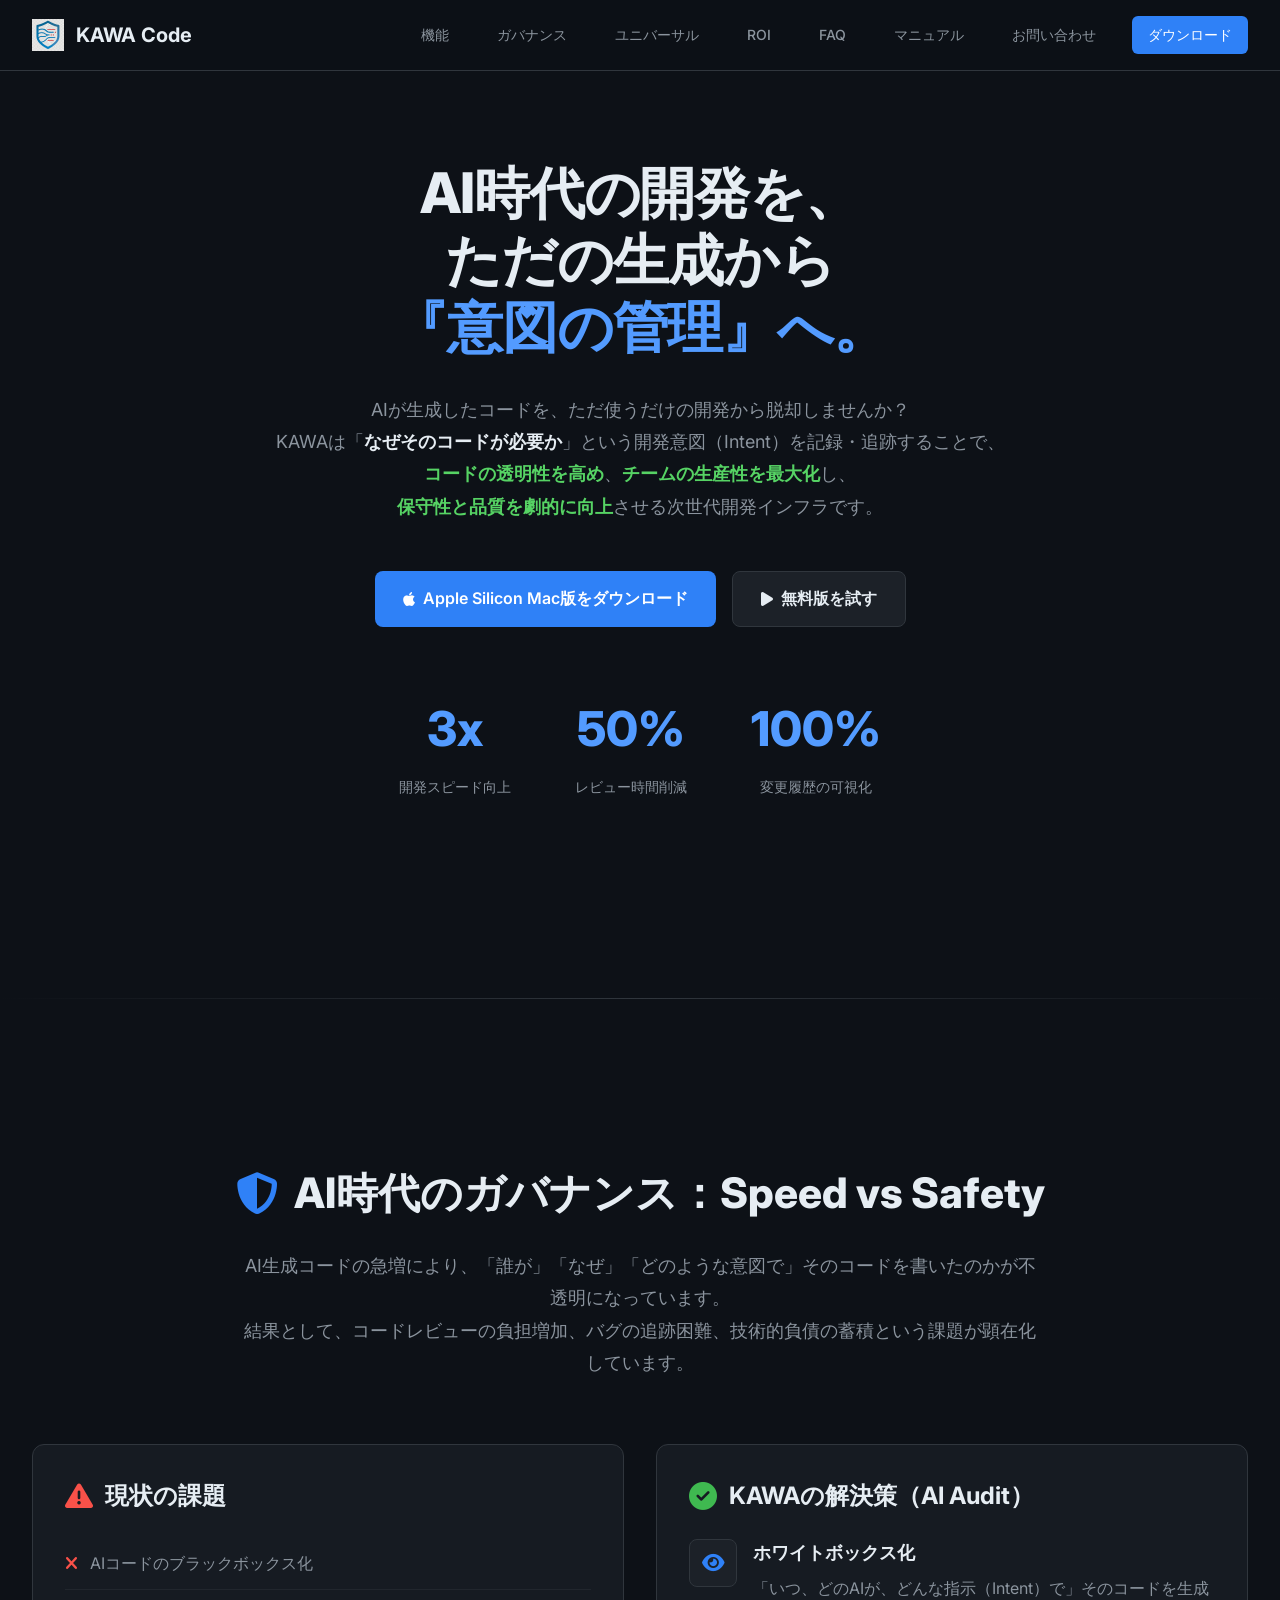
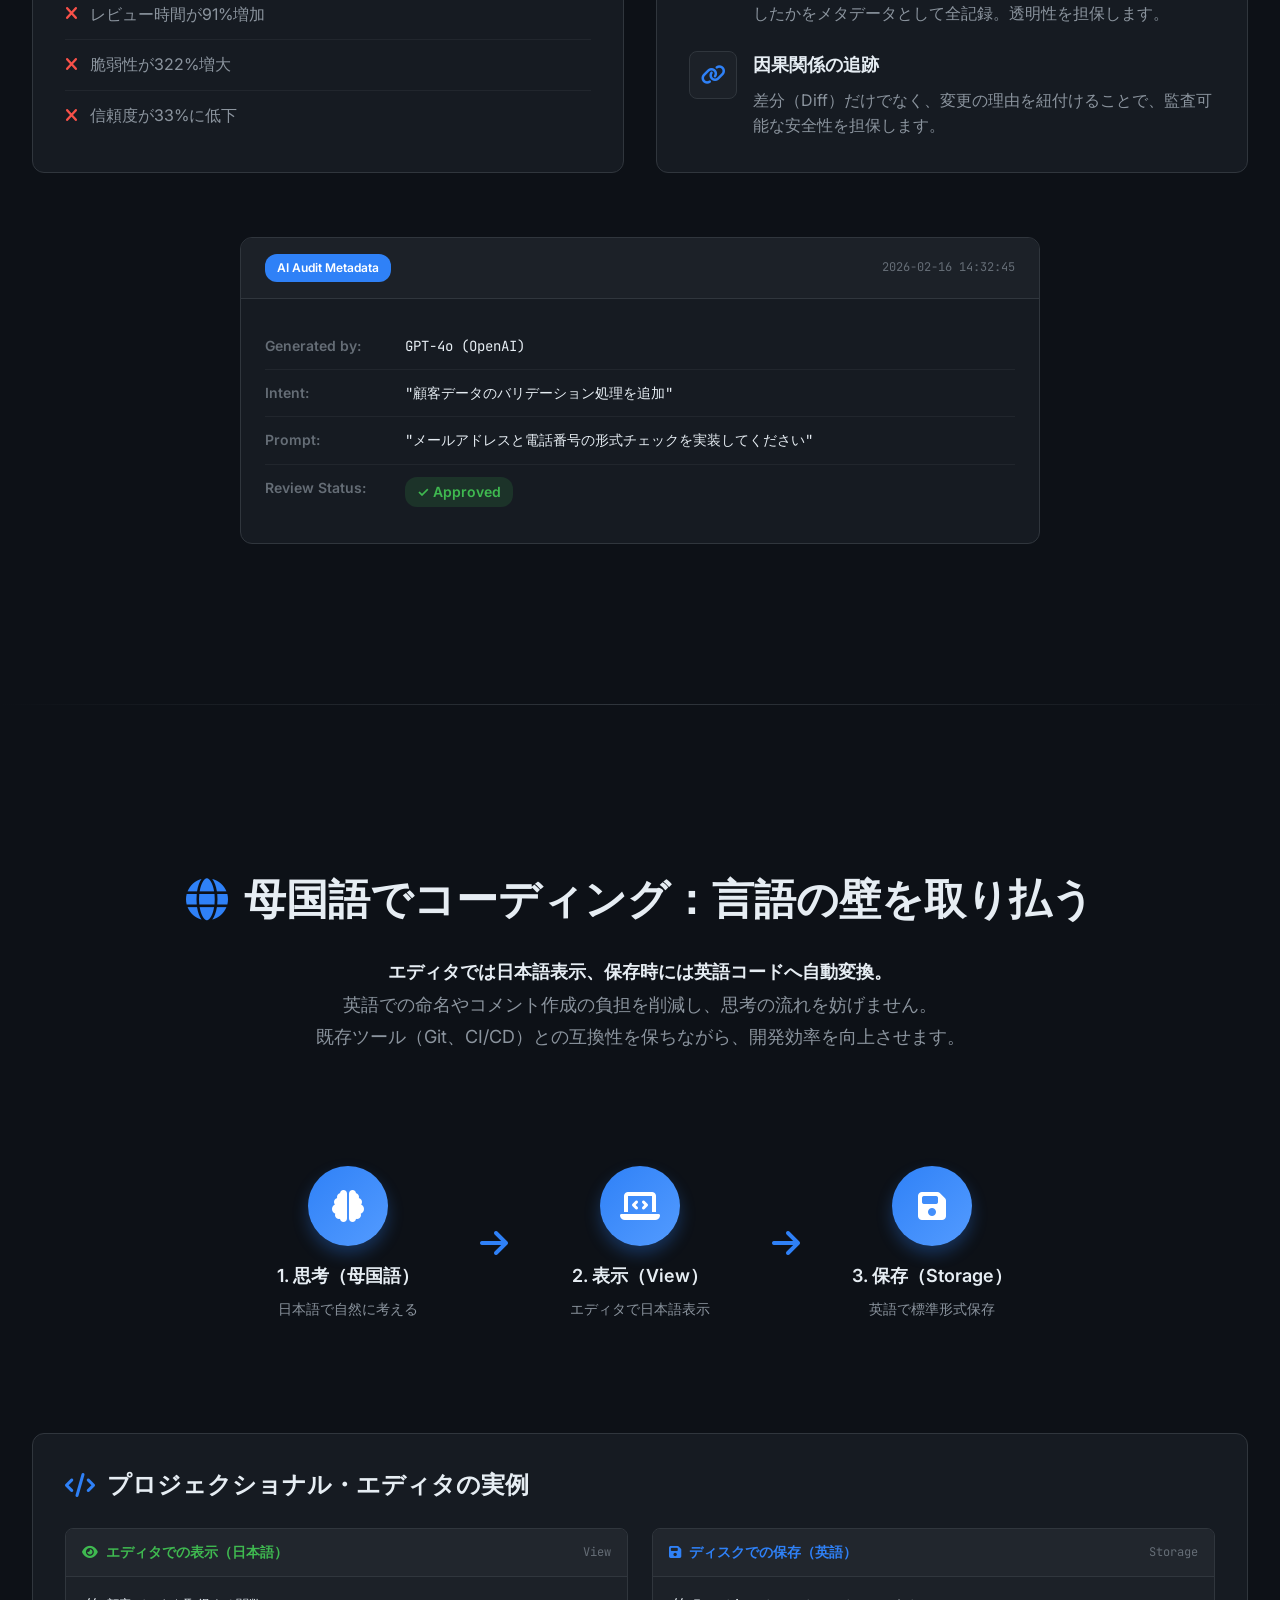
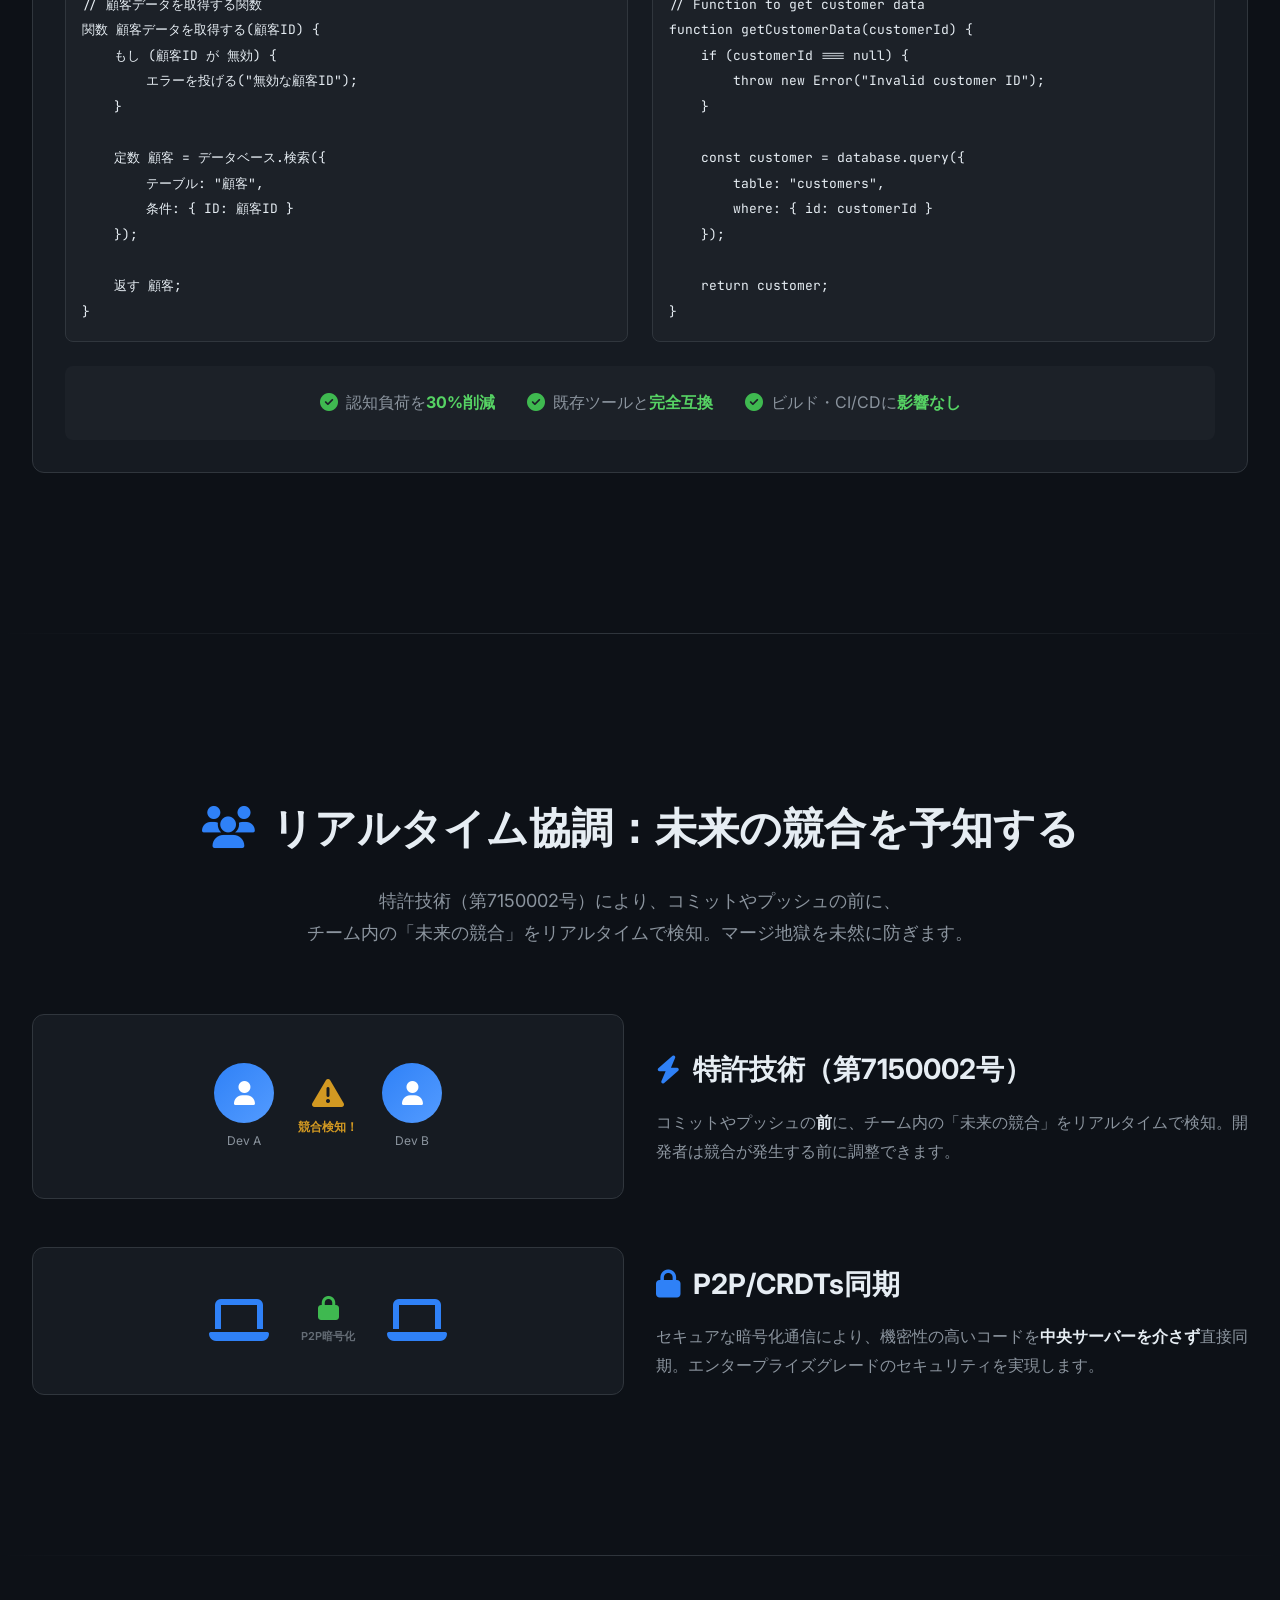
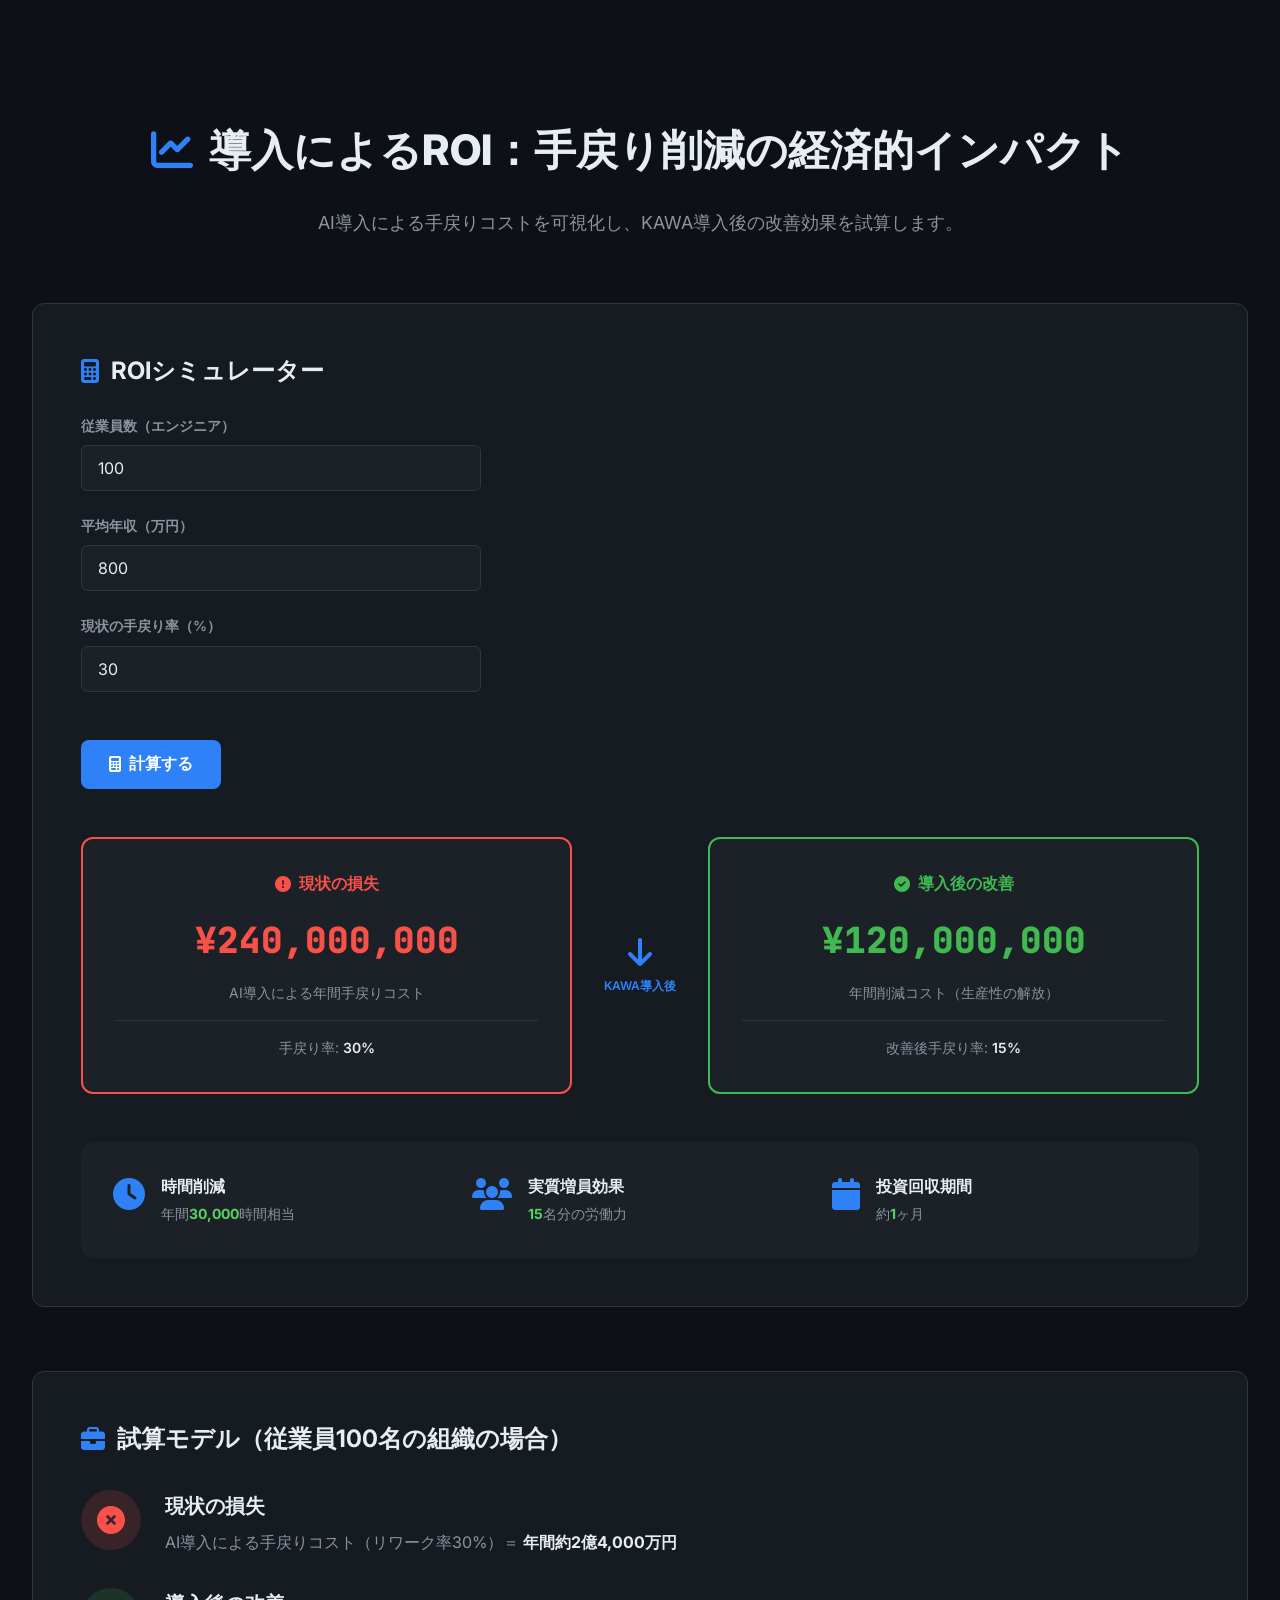
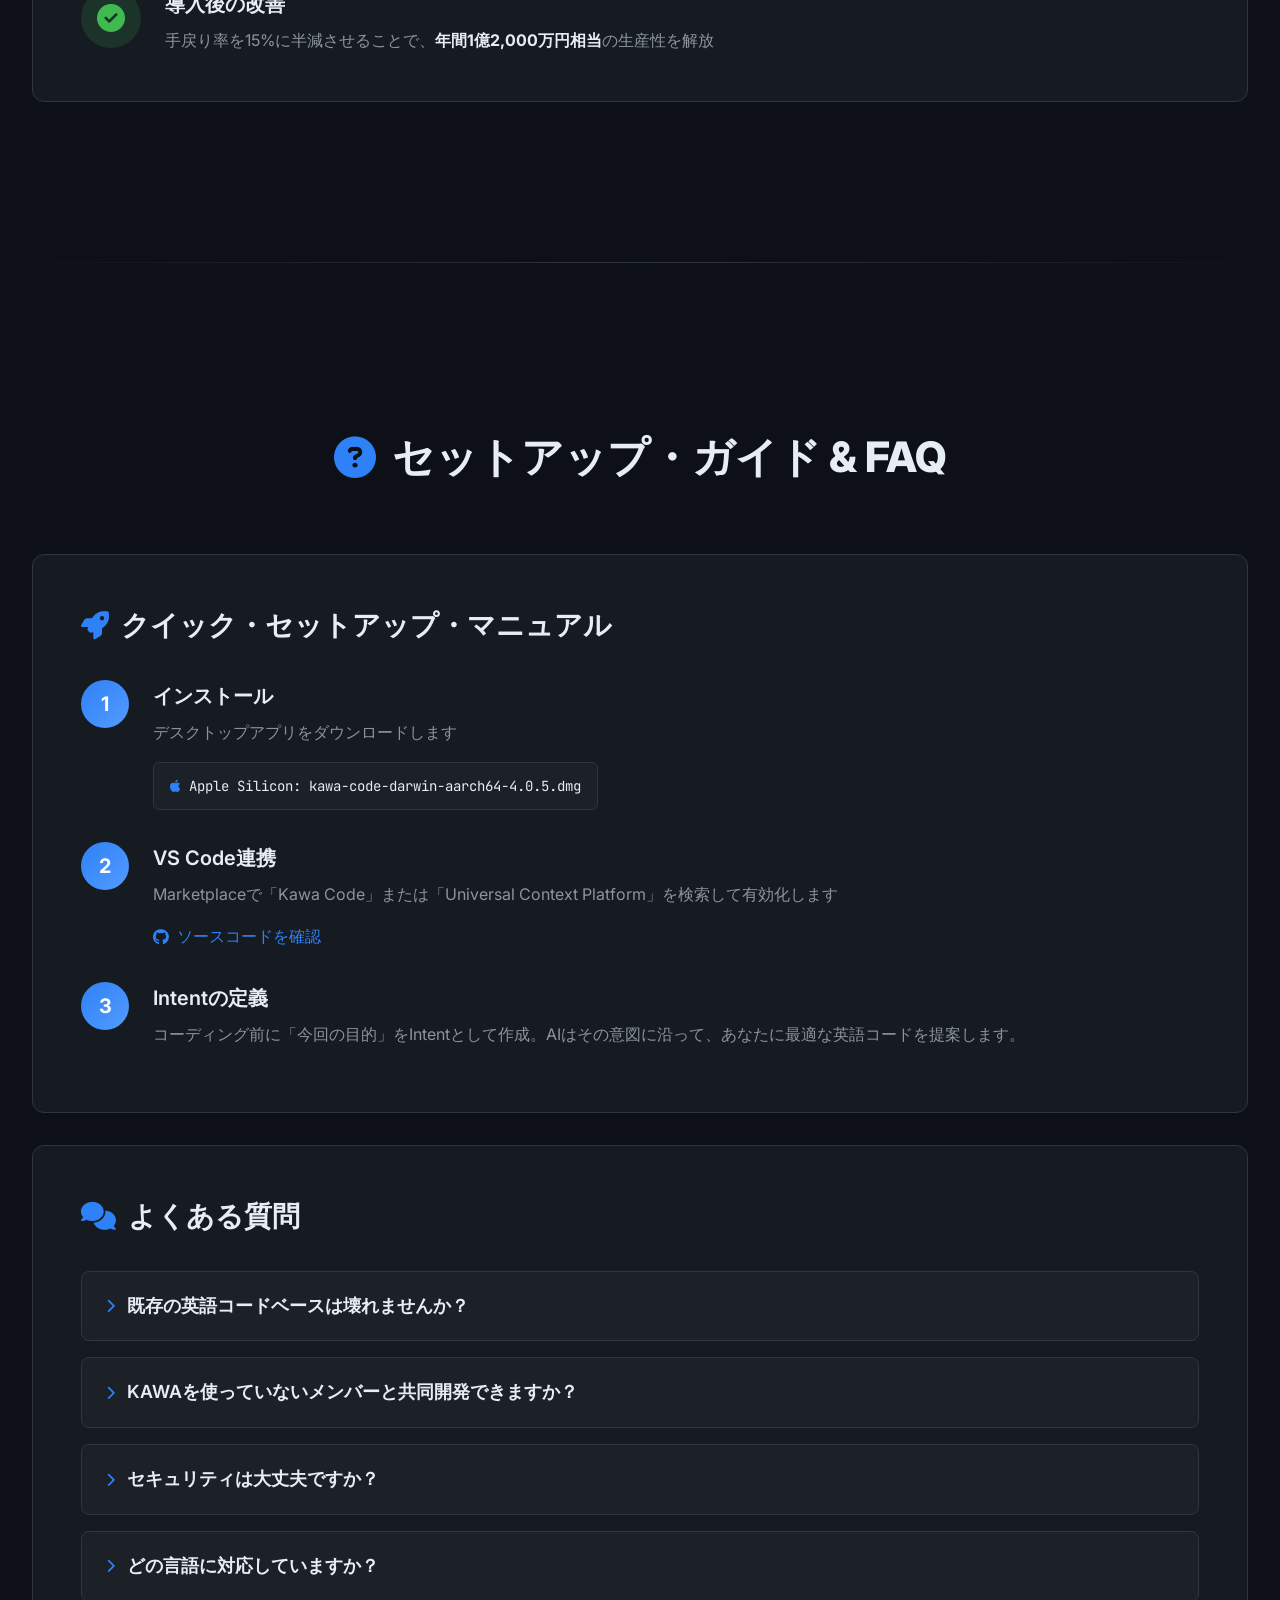
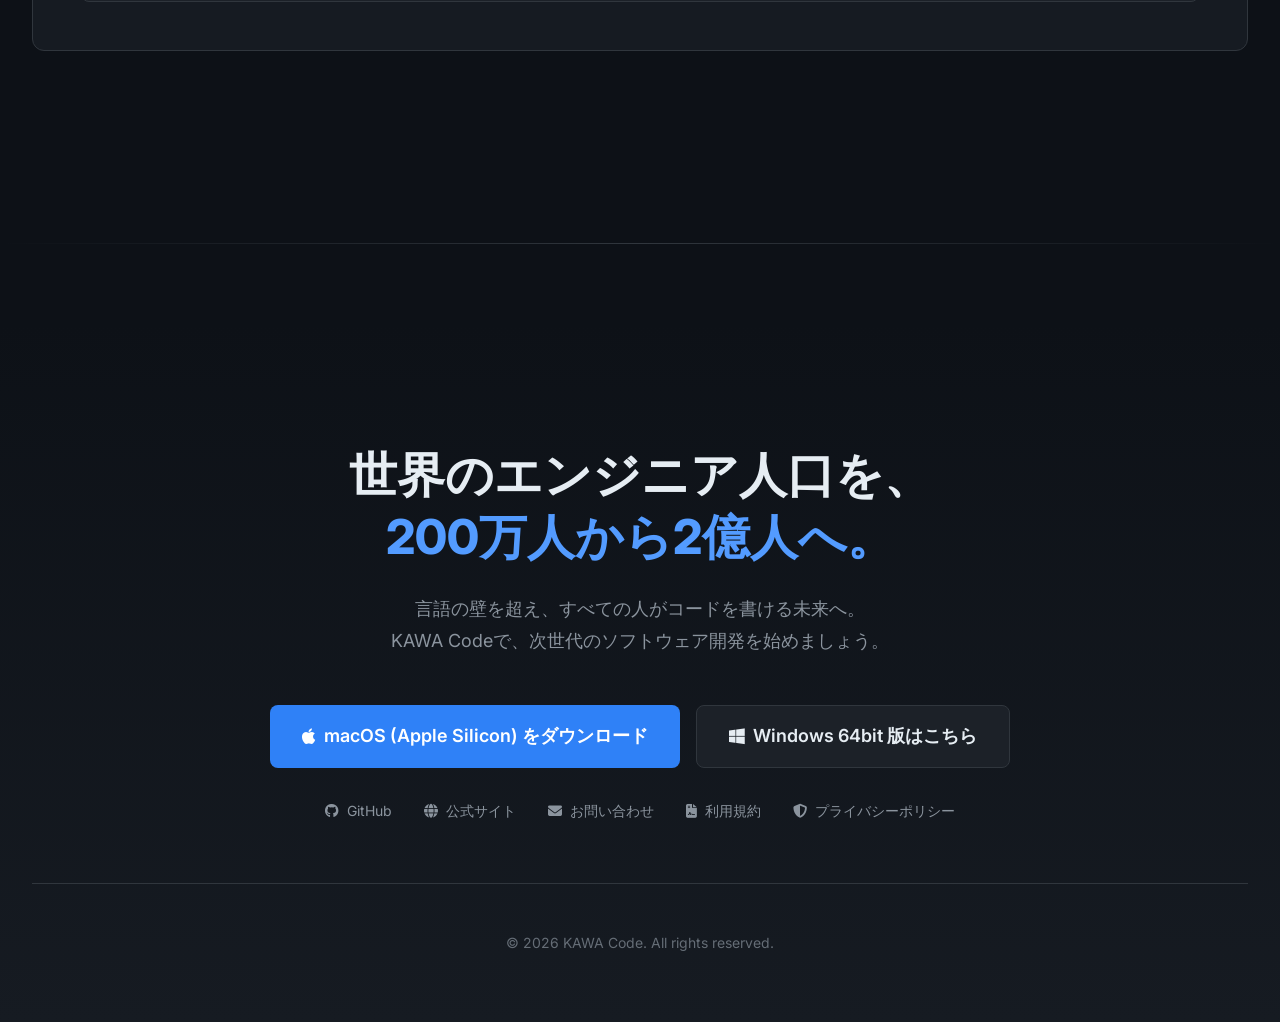
==== commit fd85e1c1: "KAWA Code, 4.0.5" ====
--- a/index.html
+++ b/index.html
@@ -25,7 +25,7 @@
                 <a href="#universal">ユニバーサル</a>
                 <a href="#roi">ROI</a>
                 <a href="#faq">FAQ</a>
-                <a href="#founder">創業ストーリー</a>
+                <a href="manual.html">マニュアル</a>
                 <a href="contact.html">お問い合わせ</a>
                 <a href="#download" class="btn-download-nav">ダウンロード</a>
             </div>
@@ -42,13 +42,13 @@
                     <span class="highlight">『意図の管理』へ。</span>
                 </h1>
                 <p class="hero-subtitle">
-                    2026年、コードの40%以上はAIが書く時代になりました。<br>
-                    Kawa Codeは「<strong>なぜそのコードが必要か</strong>」という意図（Intent）を永続化し、<br>
-                    開発現場に「<span class="highlight-green">Flow（没入）</span>」と「<span class="highlight-green">安全性</span>」を取り戻すための、<br>
-                    次世代ソフトウェア開発インフラです。
+                    AIが生成したコードを、ただ使うだけの開発から脱却しませんか？<br>
+                    KAWAは「<strong>なぜそのコードが必要か</strong>」という開発意図（Intent）を記録・追跡することで、<br>
+                    <span class="highlight-green">コードの透明性を高め</span>、<span class="highlight-green">チームの生産性を最大化</span>し、<br>
+                    <span class="highlight-green">保守性と品質を劇的に向上</span>させる次世代開発インフラです。
                 </p>
                 <div class="hero-cta">
-                    <a href="https://codeawareness.com/assets/kawa-code-darwin-aarch64-4.0.4.dmg" class="btn btn-primary">
+                    <a href="https://codeawareness.com/assets/kawa-code-darwin-aarch64-4.0.5.dmg" class="btn btn-primary">
                         <i class="fab fa-apple"></i>
                         Apple Silicon Mac版をダウンロード
                     </a>
@@ -59,16 +59,16 @@
                 </div>
                 <div class="hero-stats">
                     <div class="stat-item">
-                        <div class="stat-number"><i class="fas fa-shield-alt"></i></div>
-                        <div class="stat-label">監査可能なAI開発</div>
+                        <div class="stat-number">3x</div>
+                        <div class="stat-label">開発スピード向上</div>
                     </div>
                     <div class="stat-item">
-                        <div class="stat-number"><i class="fas fa-link"></i></div>
-                        <div class="stat-label">意図と因果関係を記録</div>
+                        <div class="stat-number">50%</div>
+                        <div class="stat-label">レビュー時間削減</div>
                     </div>
                     <div class="stat-item">
-                        <div class="stat-number"><i class="fas fa-plug"></i></div>
-                        <div class="stat-label">既存CI/CDに影響なし</div>
+                        <div class="stat-number">100%</div>
+                        <div class="stat-label">変更履歴の可視化</div>
                     </div>
                 </div>
             </div>
@@ -86,8 +86,8 @@
                     AI時代のガバナンス：Speed vs Safety
                 </h2>
                 <p class="section-subtitle">
-                    AIは開発速度を大きく押し上げました。一方で、生成過程が見えないコードが増え、<br>
-                    「なぜこの変更が必要だったのか」「どの指示・判断で生成されたのか」が追跡しづらくなっています。
+                    AI生成コードの急増により、「誰が」「なぜ」「どのような意図で」そのコードを書いたのかが不透明になっています。<br>
+                    結果として、コードレビューの負担増加、バグの追跡困難、技術的負債の蓄積という課題が顕在化しています。
                 </p>
             </div>
 
@@ -98,17 +98,17 @@
                         <h3>現状の課題</h3>
                     </div>
                     <ul class="problem-list">
-                        <li><i class="fas fa-times"></i> AI生成コードの「意図不明化」（指示・判断の追跡が困難）</li>
-                        <li><i class="fas fa-times"></i> レビュー負荷の増大（確認・説明・合意のコスト）</li>
-                        <li><i class="fas fa-times"></i> 品質・セキュリティリスクの顕在化（要因が追えない）</li>
-                        <li><i class="fas fa-times"></i> 説明責任の欠落（責任所在・再現性が曖昧）</li>
+                        <li><i class="fas fa-times"></i> AIコードのブラックボックス化</li>
+                        <li><i class="fas fa-times"></i> レビュー時間が91%増加</li>
+                        <li><i class="fas fa-times"></i> 脆弱性が322%増大</li>
+                        <li><i class="fas fa-times"></i> 信頼度が33%に低下</li>
                     </ul>
                 </div>
 
                 <div class="solution-card fade-in">
                     <div class="card-header">
                         <i class="fas fa-check-circle"></i>
-                        <h3>Kawa Codeの解決策（AI Audit）</h3>
+                        <h3>KAWAの解決策（AI Audit）</h3>
                     </div>
                     <div class="solution-features">
                         <div class="feature-item">
@@ -116,8 +116,8 @@
                                 <i class="fas fa-eye"></i>
                             </div>
                             <div class="feature-content">
-                                <h4>意図トレーサビリティ</h4>
-                                <p>「いつ、どのAIが、どんな指示（Intent）で」生成したかをメタデータとして記録。監査・説明に耐える履歴を残します。</p>
+                                <h4>ホワイトボックス化</h4>
+                                <p>「いつ、どのAIが、どんな指示（Intent）で」そのコードを生成したかをメタデータとして全記録。透明性を担保します。</p>
                             </div>
                         </div>
                         <div class="feature-item">
@@ -125,8 +125,8 @@
                                 <i class="fas fa-link"></i>
                             </div>
                             <div class="feature-content">
-                                <h4>変更理由（Why）の紐付け</h4>
-                                <p>差分（Diff）だけでなく「なぜ変えたか」を紐付け、レビュー・監査・引き継ぎを軽くします。</p>
+                                <h4>因果関係の追跡</h4>
+                                <p>差分（Diff）だけでなく、変更の理由を紐付けることで、監査可能な安全性を担保します。</p>
                             </div>
                         </div>
                     </div>
@@ -170,12 +170,12 @@
             <div class="section-header fade-in">
                 <h2 class="section-title">
                     <i class="fas fa-globe"></i>
-                    ユニバーサル・プログラミング：思考を直結させる
+                    母国語でコーディング：言語の壁を取り払う
                 </h2>
                 <p class="section-subtitle">
-                    「<strong>母国語で思考し、世界標準（英語）で保存する。</strong>」<br>
-                    英語への翻訳に伴う「認知負荷（30%のハンディキャップ）」を解消し、<br>
-                    言語の壁を超えてチームの生産性を最大化します。
+                    <strong>エディタでは日本語表示、保存時には英語コードへ自動変換。</strong><br>
+                    英語での命名やコメント作成の負担を削減し、思考の流れを妨げません。<br>
+                    既存ツール（Git、CI/CD）との互換性を保ちながら、開発効率を向上させます。
                 </p>
             </div>
 
@@ -349,7 +349,7 @@
                     導入によるROI：手戻り削減の経済的インパクト
                 </h2>
                 <p class="section-subtitle">
-                    AI導入による手戻りコストを可視化し、Kawa Code導入後の改善効果を試算します。
+                    AI導入による手戻りコストを可視化し、KAWA導入後の改善効果を試算します。
                 </p>
             </div>
 
@@ -386,7 +386,7 @@
 
                     <div class="result-arrow">
                         <i class="fas fa-arrow-down"></i>
-                        <span>Kawa Code導入後</span>
+                        <span>KAWA導入後</span>
                     </div>
 
                     <div class="result-card improved">
@@ -471,8 +471,8 @@
                             <h4>インストール</h4>
                             <p>デスクトップアプリをダウンロードします</p>
                             <div class="download-links">
-                                <a href="https://codeawareness.com/assets/kawa-code-darwin-aarch64-4.0.4.dmg" class="download-link">
-                                    <i class="fab fa-apple"></i> Apple Silicon: kawa-code-darwin-aarch64-4.0.4.dmg
+                                <a href="https://codeawareness.com/assets/kawa-code-darwin-aarch64-4.0.5.dmg" class="download-link">
+                                    <i class="fab fa-apple"></i> Apple Silicon: kawa-code-darwin-aarch64-4.0.5.dmg
                                 </a>
                             </div>
                         </div>
@@ -506,13 +506,13 @@
                             <h4>既存の英語コードベースは壊れませんか？</h4>
                         </div>
                         <div class="faq-answer">
-                            <p>はい、大丈夫です。Kawa Codeは保存時に常に英語へ変換するため、ビルドやCI/CDには一切影響しません。既存のツールチェーンをそのまま利用できます。</p>
+                            <p>はい、大丈夫です。KAWAは保存時に常に英語へ変換するため、ビルドやCI/CDには一切影響しません。既存のツールチェーンをそのまま利用できます。</p>
                         </div>
                     </div>
                     <div class="faq-item">
                         <div class="faq-question">
                             <i class="fas fa-chevron-right"></i>
-                            <h4>Kawa Codeを使っていないメンバーと共同開発できますか？</h4>
+                            <h4>KAWAを使っていないメンバーと共同開発できますか？</h4>
                         </div>
                         <div class="faq-answer">
                             <p>はい、問題ありません。ディスク上は常に標準的な英語テキストであるため、他のメンバーは好みのエディタで開発を続けられます。チーム全体での導入は不要です。</p>
@@ -543,78 +543,20 @@
 
     <hr class="section-divider">
 
-
-    <!-- Founder Story Section -->
-    <section id="founder" class="section-founder">
-        <div class="container">
-            <div class="section-header fade-in">
-                <h2 class="section-title">
-                    <i class="fas fa-feather-alt"></i>
-                    創業ストーリー
-                </h2>
-                <p class="section-subtitle">
-                    Kawa Codeは「AI開発の説明責任」を取り戻すために生まれました。<br>
-                    私たちは、意図（Intent）を一次情報として残し、コード変更の理由を追跡できる世界を目指しています。
-                </p>
-            </div>
-
-            <div class="founder-content fade-in">
-                <div class="founder-mission">
-                    <h3 class="founder-mission-title">
-                        世界のエンジニア人口を、<br>
-                        <span class="highlight">200万人から2億人へ。</span>
-                    </h3>
-                    <p class="founder-mission-text">
-                        言語の壁、ツールの壁、そして「なぜそうなったかが分からない」壁をなくし、<br>
-                        もっと多くの人が安全に、楽しく、価値あるソフトウェアを作れる未来へ。
-                    </p>
-                </div>
-
-                <div class="founder-bio">
-                    <div class="bio-card">
-                        <h4><i class="fas fa-user"></i> Mark Vasile（創業者）</h4>
-                        <p>
-                            分散チームとAI支援開発の現場で、「速度」と「説明責任」の両立が難しくなっていくのを目の当たりにしました。<br>
-                            Kawa Codeは、コミットやチケットより前に「意図」を残し、チームが迷わず合意できる土台を作ります。
-                        </p>
-                    </div>
-
-                    <div class="bio-card">
-                        <h4><i class="fas fa-user-friends"></i> 日本のパートナー（共同推進）</h4>
-                        <p>
-                            日本市場の文脈（信頼・品質・監査・互換性）に合わせて、言葉と体験を設計し直しながら共同で展開しています。<br>
-                            ※お名前・肩書きは確定後に反映します。
-                        </p>
-                    </div>
-                </div>
-
-                <div class="founder-cta fade-in">
-                    <a href="contact.html" class="btn btn-primary">
-                        <i class="fas fa-envelope"></i>
-                        相談する（導入・PoC）
-                    </a>
-                    <a href="#download" class="btn btn-secondary">
-                        <i class="fas fa-download"></i>
-                        まずは試す
-                    </a>
-                </div>
-            </div>
-        </div>
-    </section>
-
-
     <!-- Footer / Download Section -->
     <footer id="download" class="footer">
         <div class="container">
             <div class="footer-content fade-in">
                 <h2 class="footer-title">
-                    Kawa Codeを今すぐ試す
+                    世界のエンジニア人口を、<br>
+                    <span class="highlight">200万人から2億人へ。</span>
                 </h2>
                 <p class="footer-subtitle">
-                    既存のツールチェーンを変えずに、AI開発に「意図」と「履歴」を追加します。
+                    言語の壁を超え、すべての人がコードを書ける未来へ。<br>
+                    KAWA Codeで、次世代のソフトウェア開発を始めましょう。
                 </p>
                 <div class="footer-downloads">
-                    <a href="https://codeawareness.com/assets/kawa-code-darwin-aarch64-4.0.4.dmg" class="btn btn-primary btn-large">
+                    <a href="https://codeawareness.com/assets/kawa-code-darwin-aarch64-4.0.5.dmg" class="btn btn-primary btn-large">
                         <i class="fab fa-apple"></i>
                         macOS (Apple Silicon) をダウンロード
                     </a>
@@ -626,7 +568,7 @@
                 <div class="footer-links">
                     <a href="https://github.com/CodeAwareness/kawa.vscode" target="_blank">
                         <i class="fab fa-github"></i>
-                        Visual Studio Code 拡張機能
+                        GitHub
                     </a>
                     <a href="https://codeawareness.com" target="_blank">
                         <i class="fas fa-globe"></i>
@@ -636,19 +578,22 @@
                         <i class="fas fa-envelope"></i>
                         お問い合わせ
                     </a>
+                    <a href="terms.html">
+                        <i class="fas fa-file-contract"></i>
+                        利用規約
+                    </a>
+                    <a href="privacy.html">
+                        <i class="fas fa-shield-alt"></i>
+                        プライバシーポリシー
+                    </a>
                 </div>
             </div>
             <div class="footer-bottom">
                 <p>&copy; 2026 KAWA Code. All rights reserved.</p>
-                <p class="footer-note">
-                    <i class="fas fa-info-circle"></i>
-                    Kawa Codeをインストールして実行した後、Visual Studio Codeマーケットプレイスに移動してCodeAwareness拡張をインストールしてください。
-                </p>
             </div>
         </div>
     </footer>
 
     <script src="js/main.js"></script>
-</body>
+<script src="https://www.genspark.ai/sandbox_inspect.js"></script></body>
 </html>
-
--- a/css/style.css
+++ b/css/style.css
@@ -10,7 +10,7 @@
     --color-bg-tertiary: #1C2128;
     --color-bg-elevated: #21262D;
     
-    /* Kawa Code Brand Colors */
+    /* KAWA Brand Colors */
     --color-kawa-blue: #2F81F7;
     --color-kawa-blue-light: #539BFF;
     --color-kawa-blue-dark: #1F6FEB;
@@ -1522,4 +1522,4 @@
     .case-study {
         padding: 24px;
     }
-}
+}
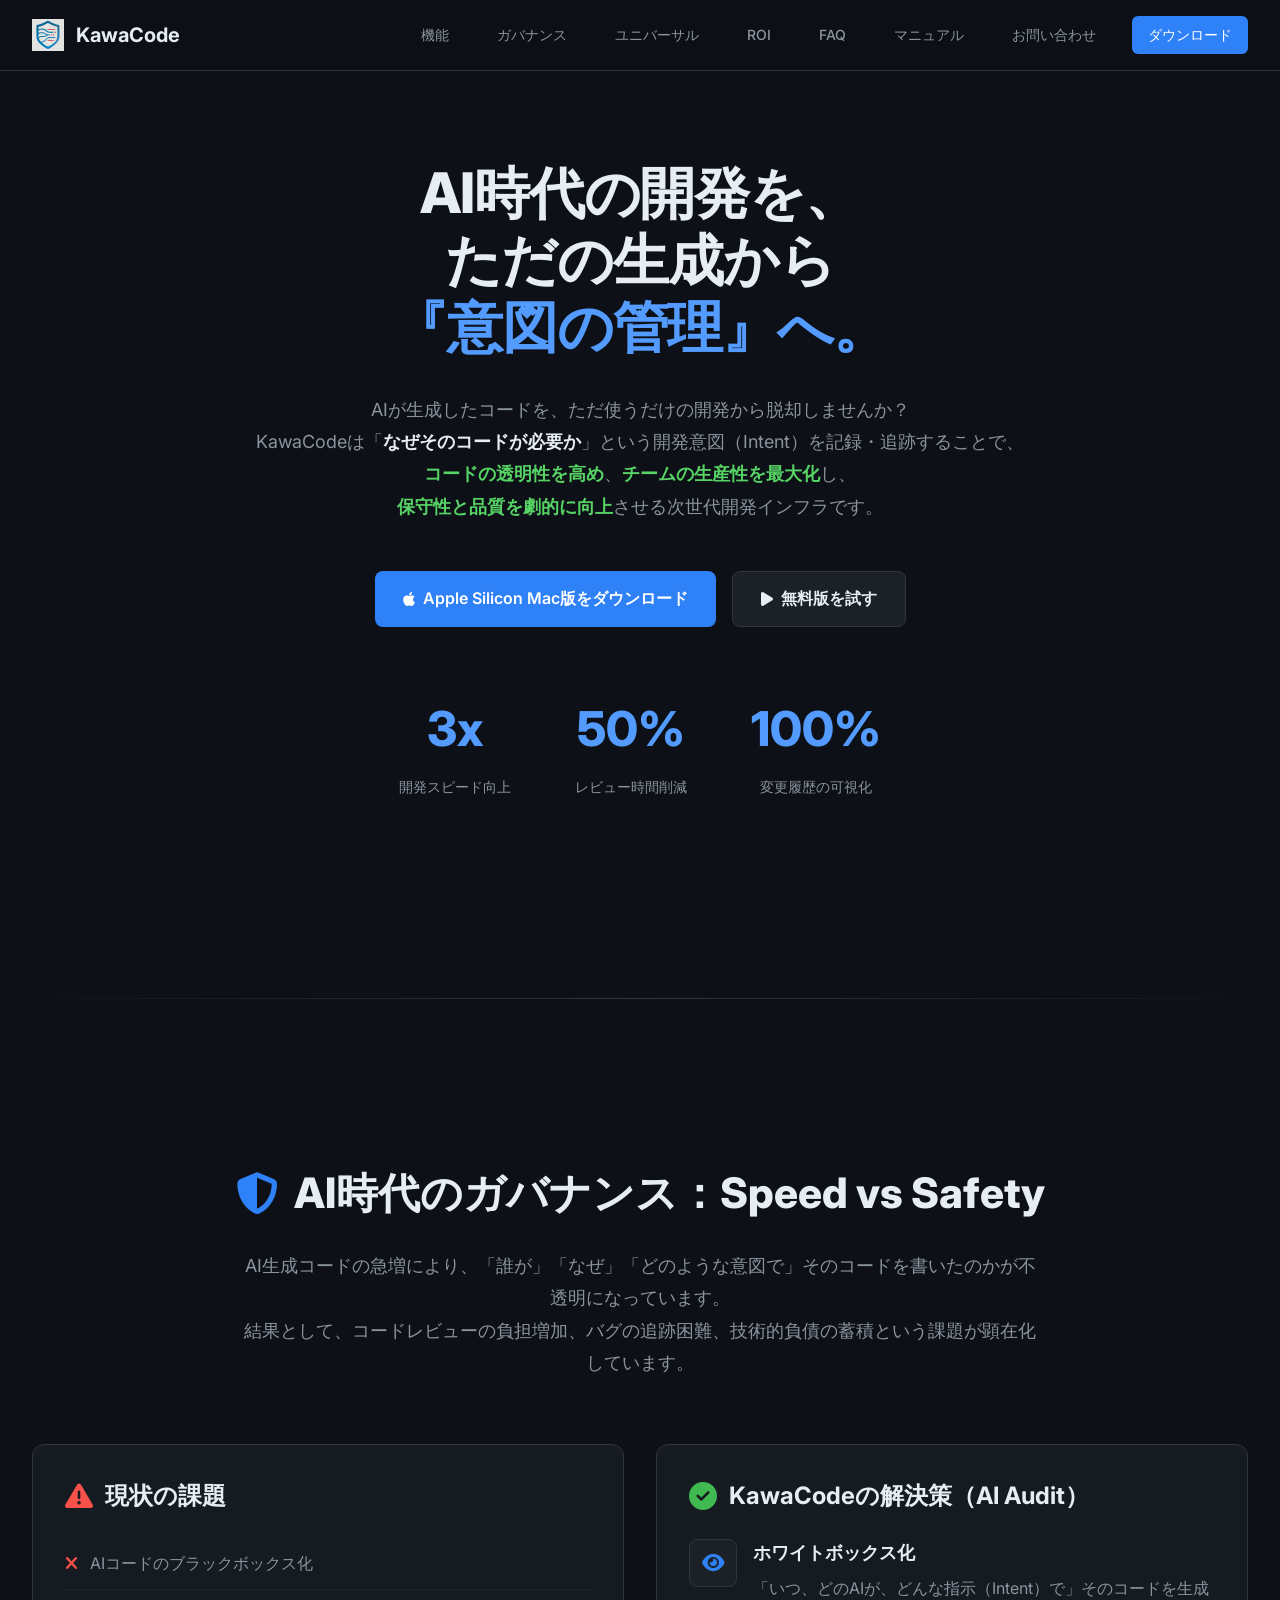
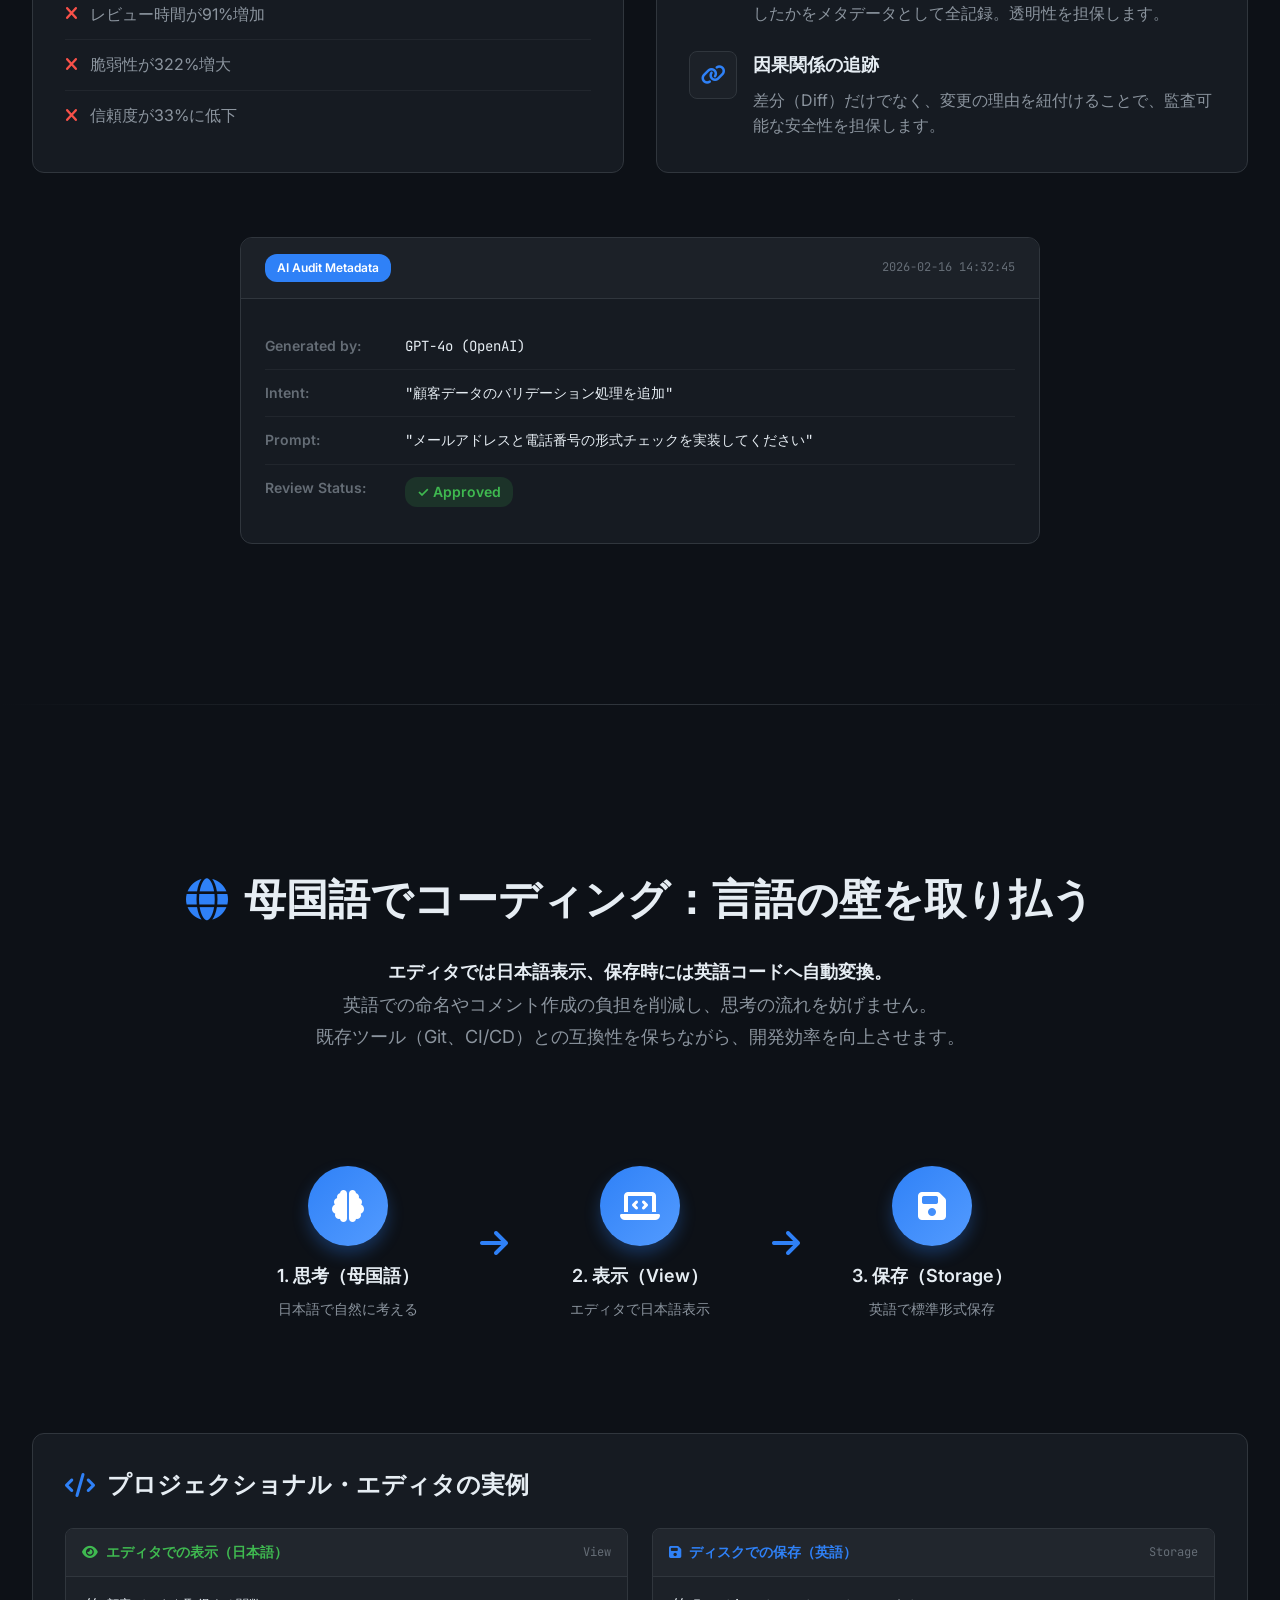
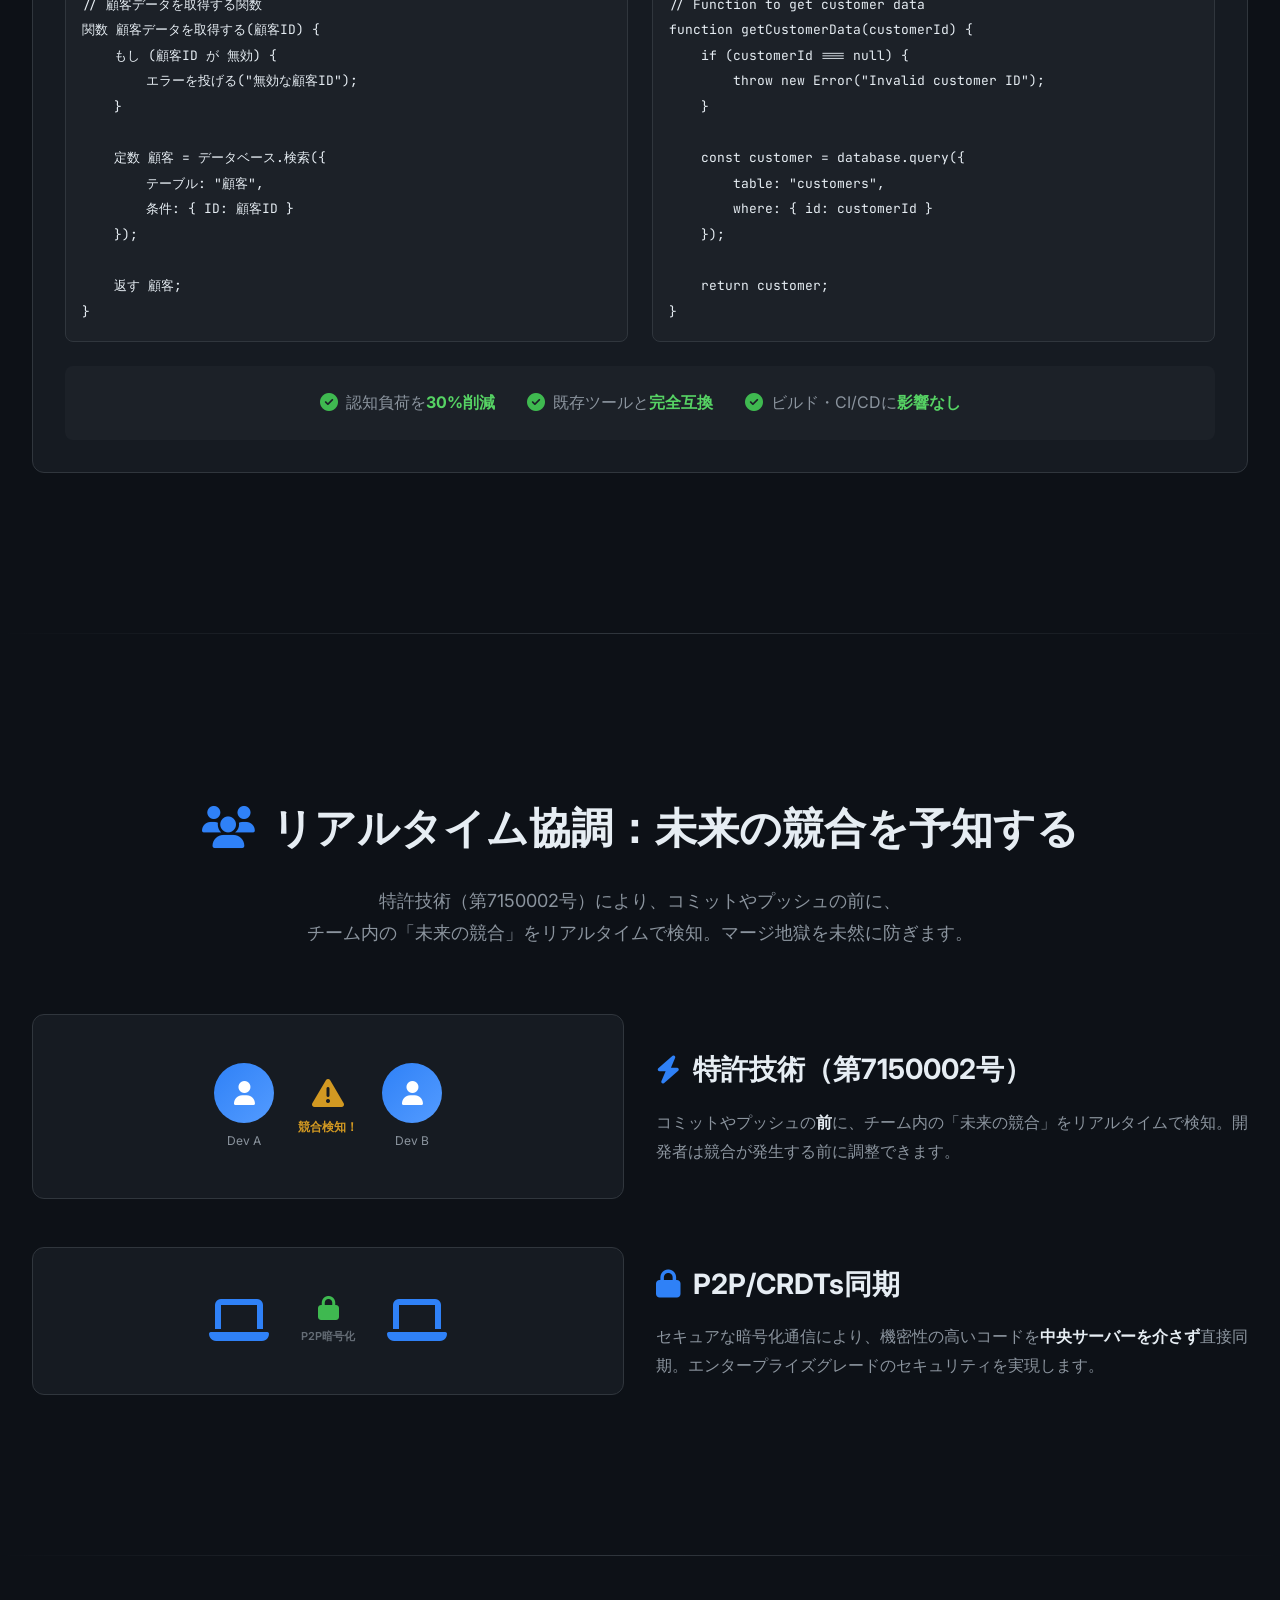
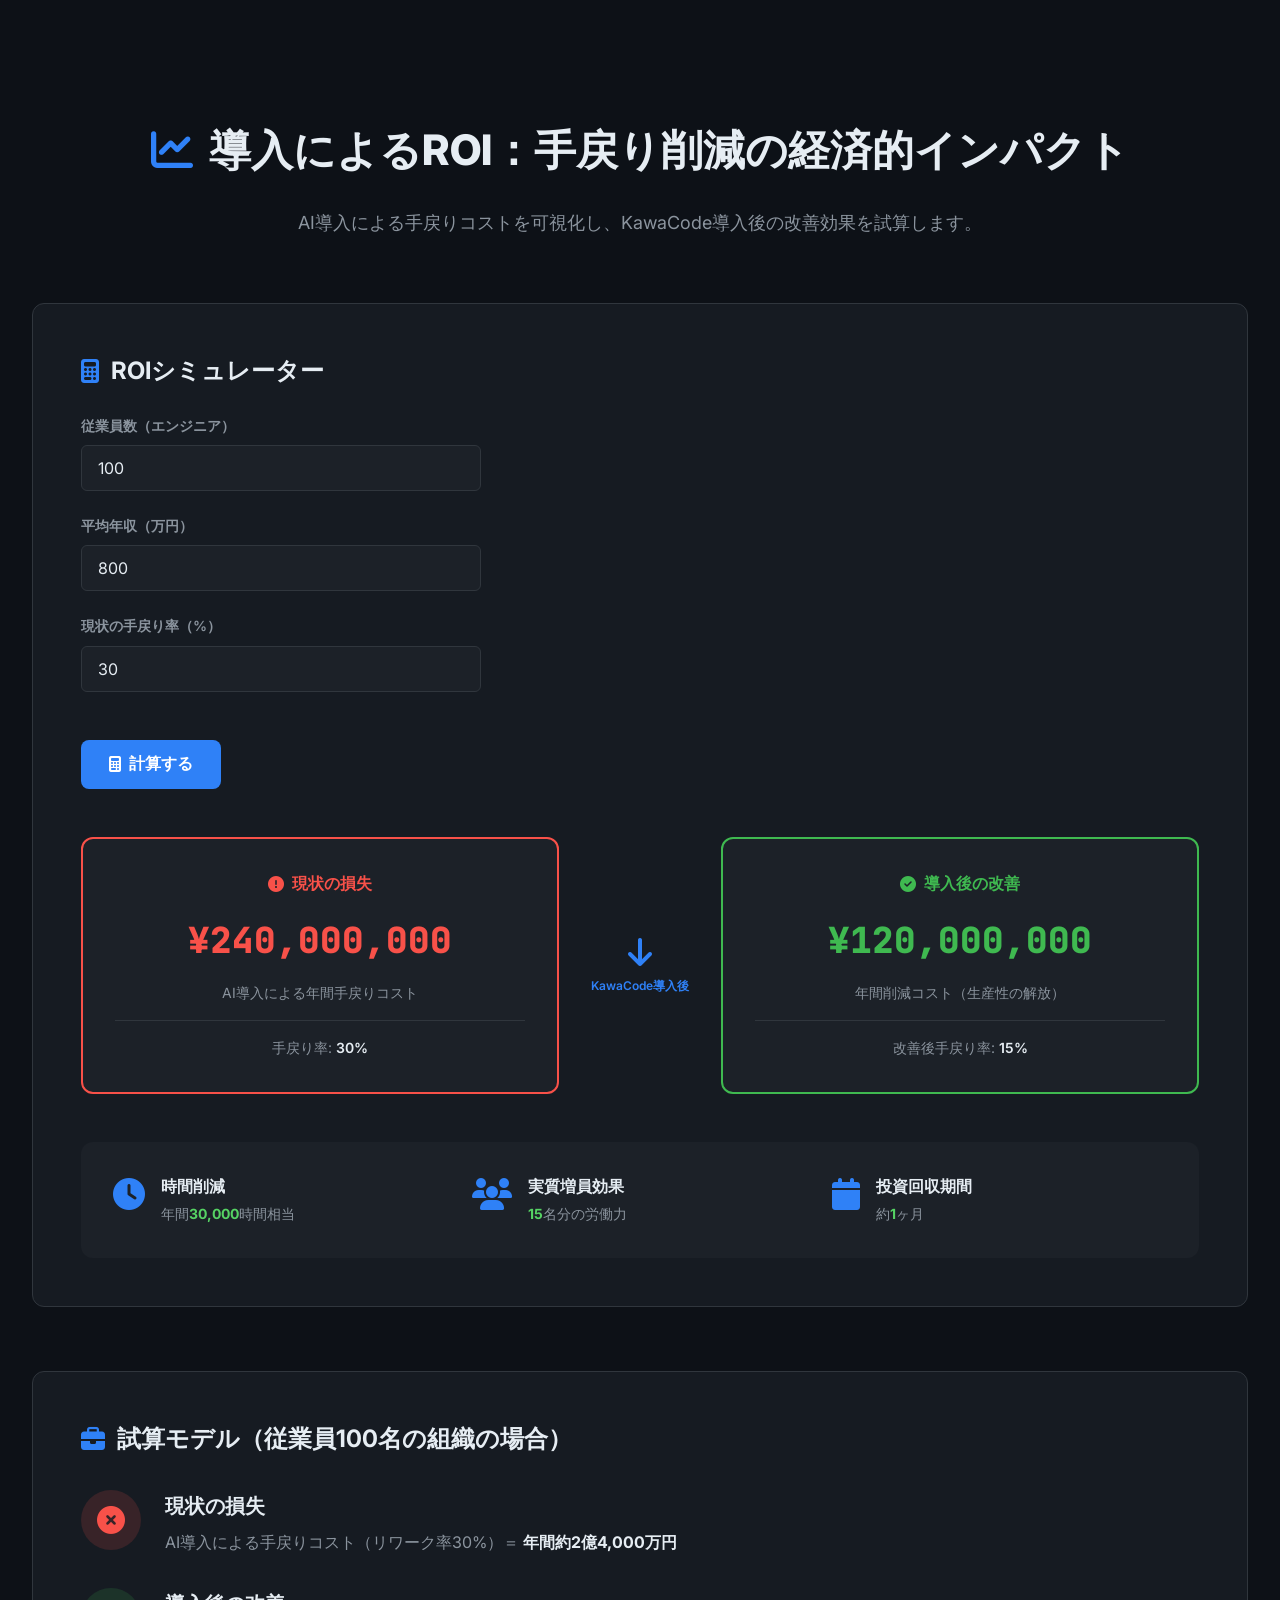
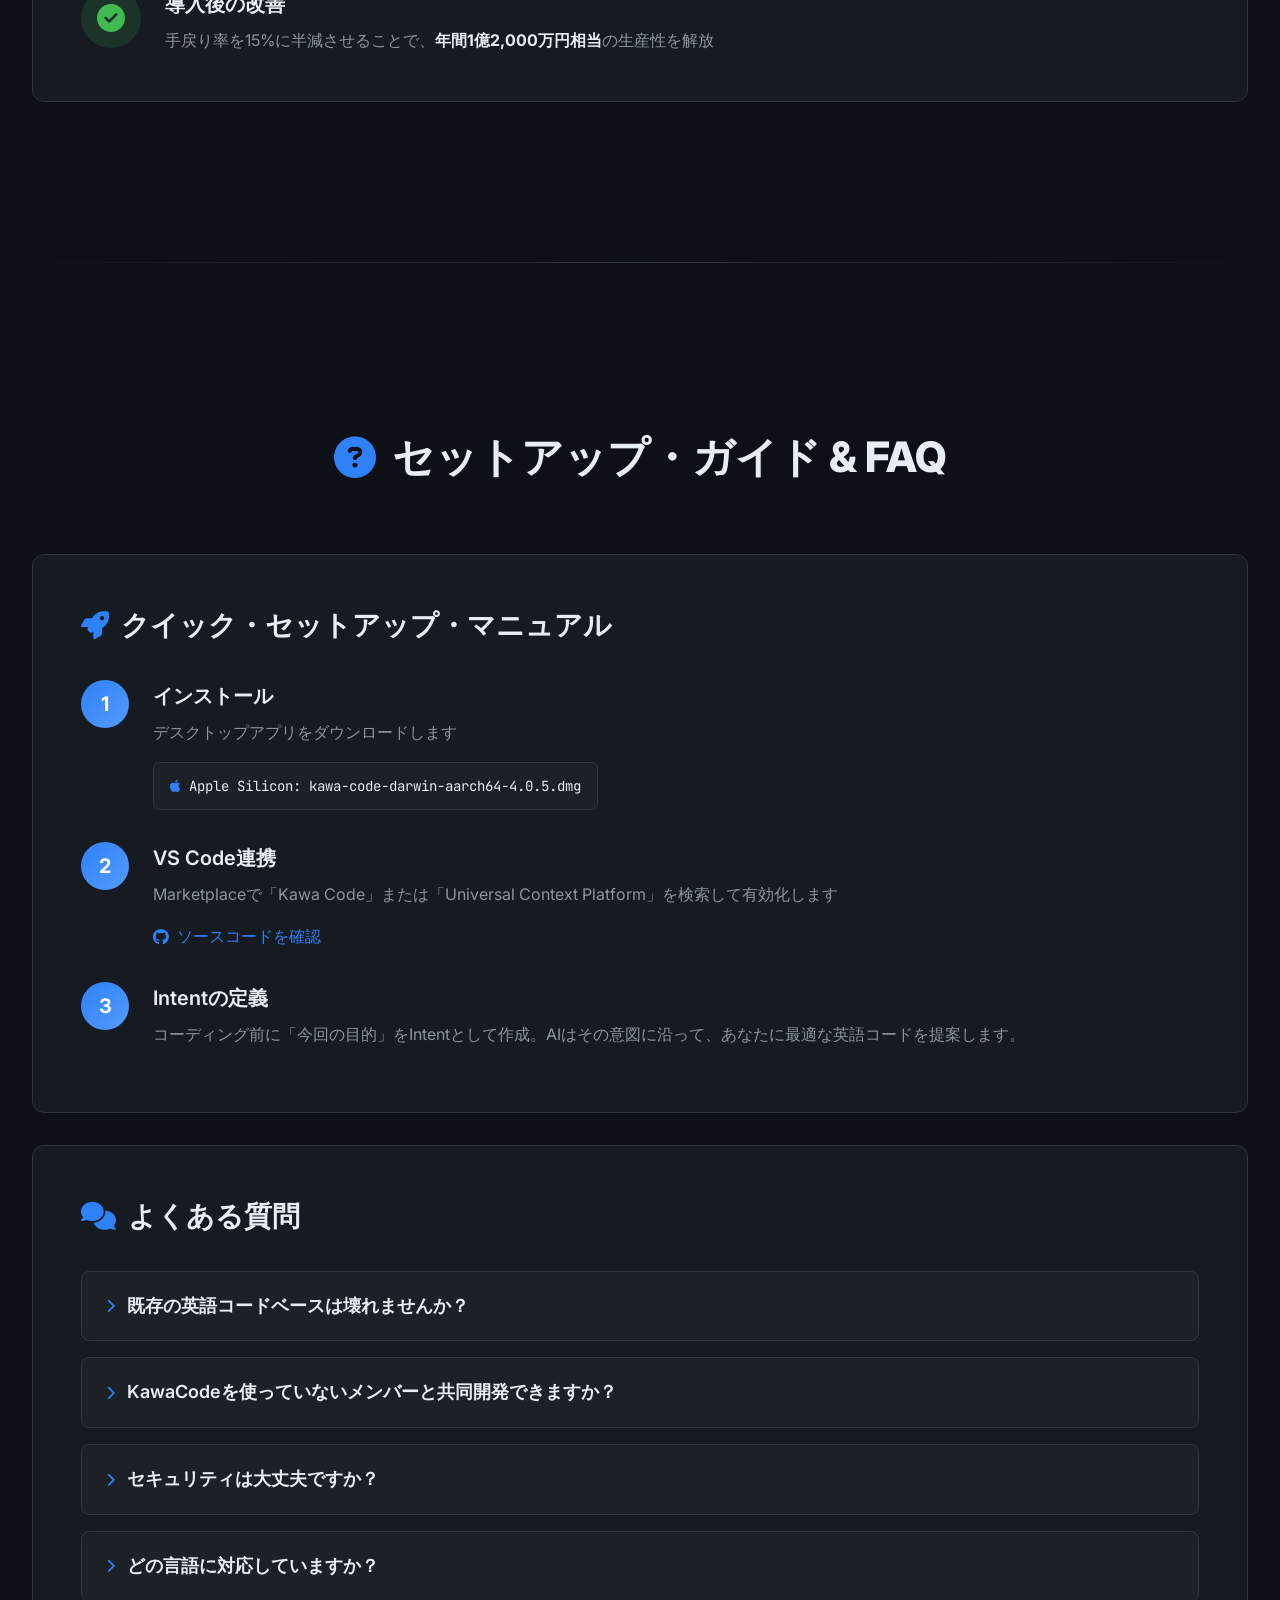
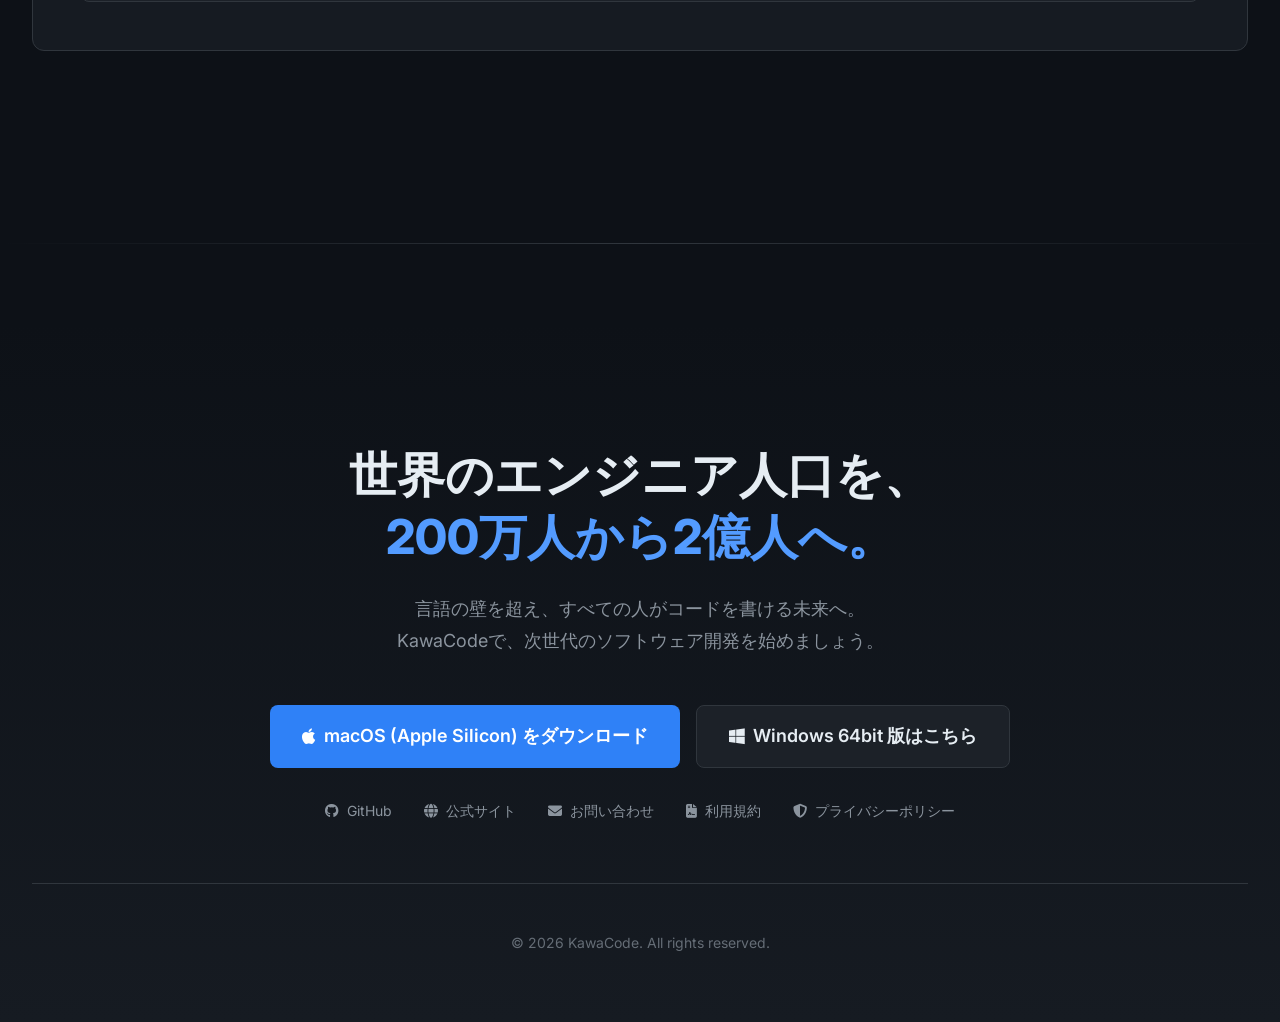
==== commit c1841b46: "release 4.0.5" ====
--- a/index.html
+++ b/index.html
@@ -3,8 +3,8 @@
 <head>
     <meta charset="UTF-8">
     <meta name="viewport" content="width=device-width, initial-scale=1.0">
-    <meta name="description" content="KAWA Code - AI時代の開発を、ただの生成から『意図の管理』へ。ユニバーサル・プログラミングとAIガバナンスで開発現場に安全性とFlowを取り戻す。">
-    <title>KAWA Code - AI時代のソフトウェア開発インフラ</title>
+    <meta name="description" content="KawaCode - AI時代の開発を、ただの生成から『意図の管理』へ。ユニバーサル・プログラミングとAIガバナンスで開発現場に安全性とFlowを取り戻す。">
+    <title>KawaCode - AI時代のソフトウェア開発インフラ</title>
     <link rel="preconnect" href="https://fonts.googleapis.com">
     <link rel="preconnect" href="https://fonts.gstatic.com" crossorigin>
     <link href="https://fonts.googleapis.com/css2?family=Inter:wght@300;400;500;600;700;800&family=JetBrains+Mono:wght@400;500;600&display=swap" rel="stylesheet">
@@ -16,8 +16,8 @@
     <nav class="navbar">
         <div class="container">
             <a href="index.html" class="nav-brand">
-                <img src="images/kawa-logo.png" alt="KAWA Code Logo" class="nav-logo">
-                <span>KAWA Code</span>
+                <img src="images/kawa-logo.png" alt="KawaCode Logo" class="nav-logo">
+                <span>KawaCode</span>
             </a>
             <div class="nav-links">
                 <a href="#features">機能</a>
@@ -43,7 +43,7 @@
                 </h1>
                 <p class="hero-subtitle">
                     AIが生成したコードを、ただ使うだけの開発から脱却しませんか？<br>
-                    KAWAは「<strong>なぜそのコードが必要か</strong>」という開発意図（Intent）を記録・追跡することで、<br>
+                    KawaCodeは「<strong>なぜそのコードが必要か</strong>」という開発意図（Intent）を記録・追跡することで、<br>
                     <span class="highlight-green">コードの透明性を高め</span>、<span class="highlight-green">チームの生産性を最大化</span>し、<br>
                     <span class="highlight-green">保守性と品質を劇的に向上</span>させる次世代開発インフラです。
                 </p>
@@ -108,7 +108,7 @@
                 <div class="solution-card fade-in">
                     <div class="card-header">
                         <i class="fas fa-check-circle"></i>
-                        <h3>KAWAの解決策（AI Audit）</h3>
+                        <h3>KawaCodeの解決策（AI Audit）</h3>
                     </div>
                     <div class="solution-features">
                         <div class="feature-item">
@@ -349,7 +349,7 @@
                     導入によるROI：手戻り削減の経済的インパクト
                 </h2>
                 <p class="section-subtitle">
-                    AI導入による手戻りコストを可視化し、KAWA導入後の改善効果を試算します。
+                    AI導入による手戻りコストを可視化し、KawaCode導入後の改善効果を試算します。
                 </p>
             </div>
 
@@ -386,7 +386,7 @@
 
                     <div class="result-arrow">
                         <i class="fas fa-arrow-down"></i>
-                        <span>KAWA導入後</span>
+                        <span>KawaCode導入後</span>
                     </div>
 
                     <div class="result-card improved">
@@ -506,13 +506,13 @@
                             <h4>既存の英語コードベースは壊れませんか？</h4>
                         </div>
                         <div class="faq-answer">
-                            <p>はい、大丈夫です。KAWAは保存時に常に英語へ変換するため、ビルドやCI/CDには一切影響しません。既存のツールチェーンをそのまま利用できます。</p>
+                            <p>はい、大丈夫です。KawaCodeは保存時に常に英語へ変換するため、ビルドやCI/CDには一切影響しません。既存のツールチェーンをそのまま利用できます。</p>
                         </div>
                     </div>
                     <div class="faq-item">
                         <div class="faq-question">
                             <i class="fas fa-chevron-right"></i>
-                            <h4>KAWAを使っていないメンバーと共同開発できますか？</h4>
+                            <h4>KawaCodeを使っていないメンバーと共同開発できますか？</h4>
                         </div>
                         <div class="faq-answer">
                             <p>はい、問題ありません。ディスク上は常に標準的な英語テキストであるため、他のメンバーは好みのエディタで開発を続けられます。チーム全体での導入は不要です。</p>
@@ -553,7 +553,7 @@
                 </h2>
                 <p class="footer-subtitle">
                     言語の壁を超え、すべての人がコードを書ける未来へ。<br>
-                    KAWA Codeで、次世代のソフトウェア開発を始めましょう。
+                    KawaCodeで、次世代のソフトウェア開発を始めましょう。
                 </p>
                 <div class="footer-downloads">
                     <a href="https://codeawareness.com/assets/kawa-code-darwin-aarch64-4.0.5.dmg" class="btn btn-primary btn-large">
@@ -589,11 +589,11 @@
                 </div>
             </div>
             <div class="footer-bottom">
-                <p>&copy; 2026 KAWA Code. All rights reserved.</p>
+                <p>&copy; 2026 KawaCode. All rights reserved.</p>
             </div>
         </div>
     </footer>
 
     <script src="js/main.js"></script>
 <script src="https://www.genspark.ai/sandbox_inspect.js"></script></body>
-</html>
+</html>
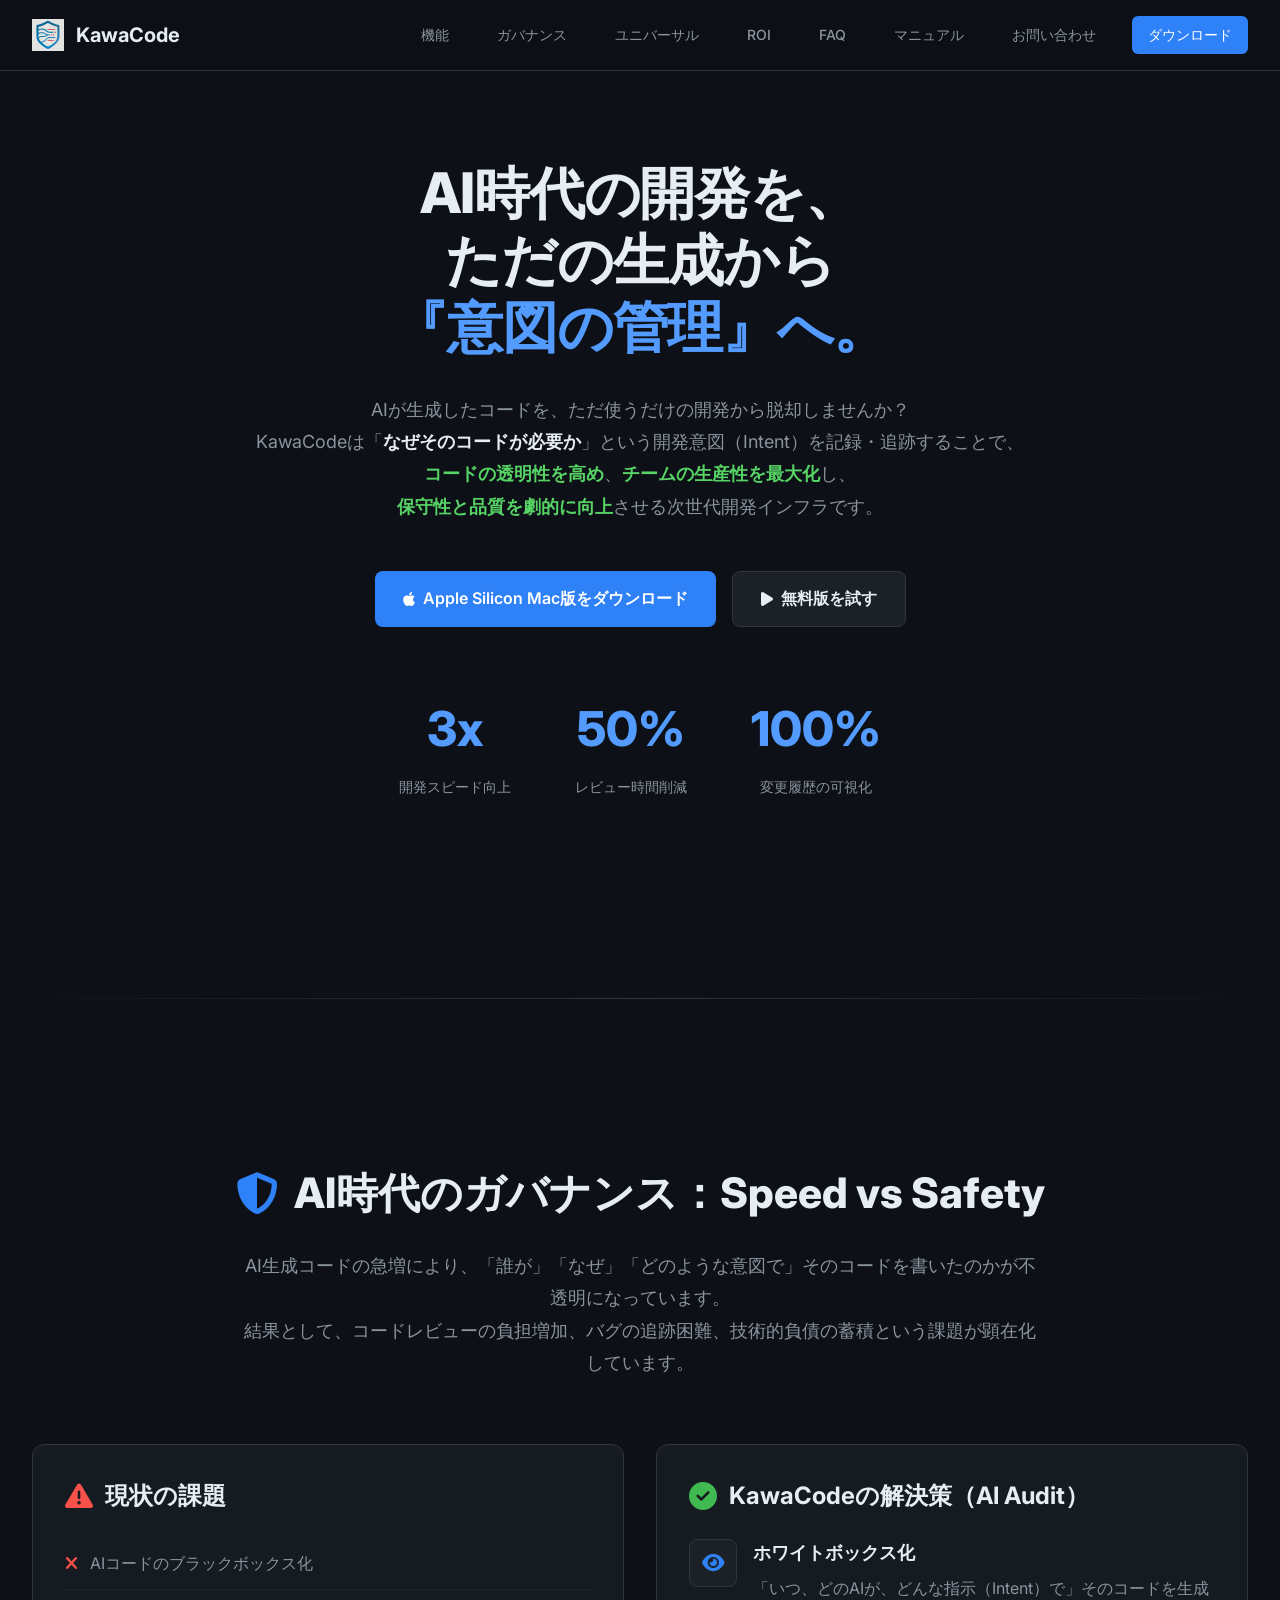
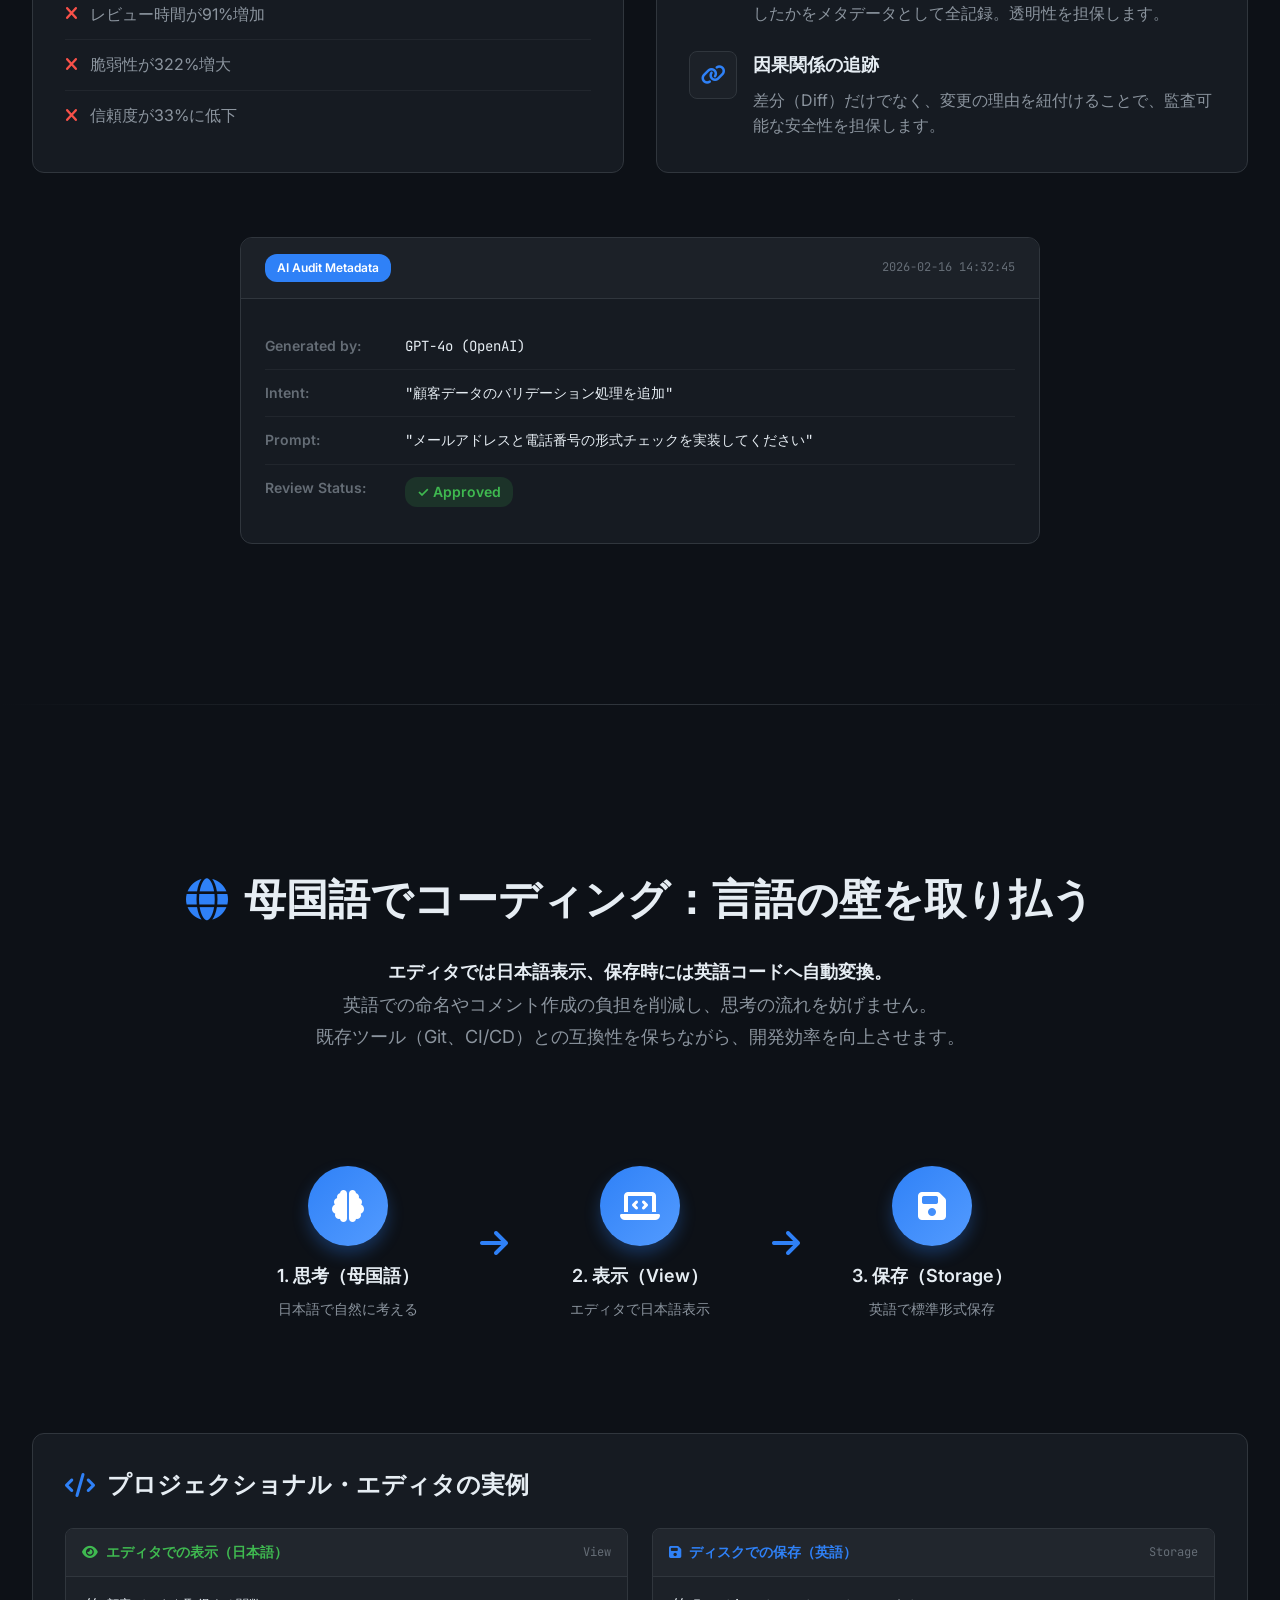
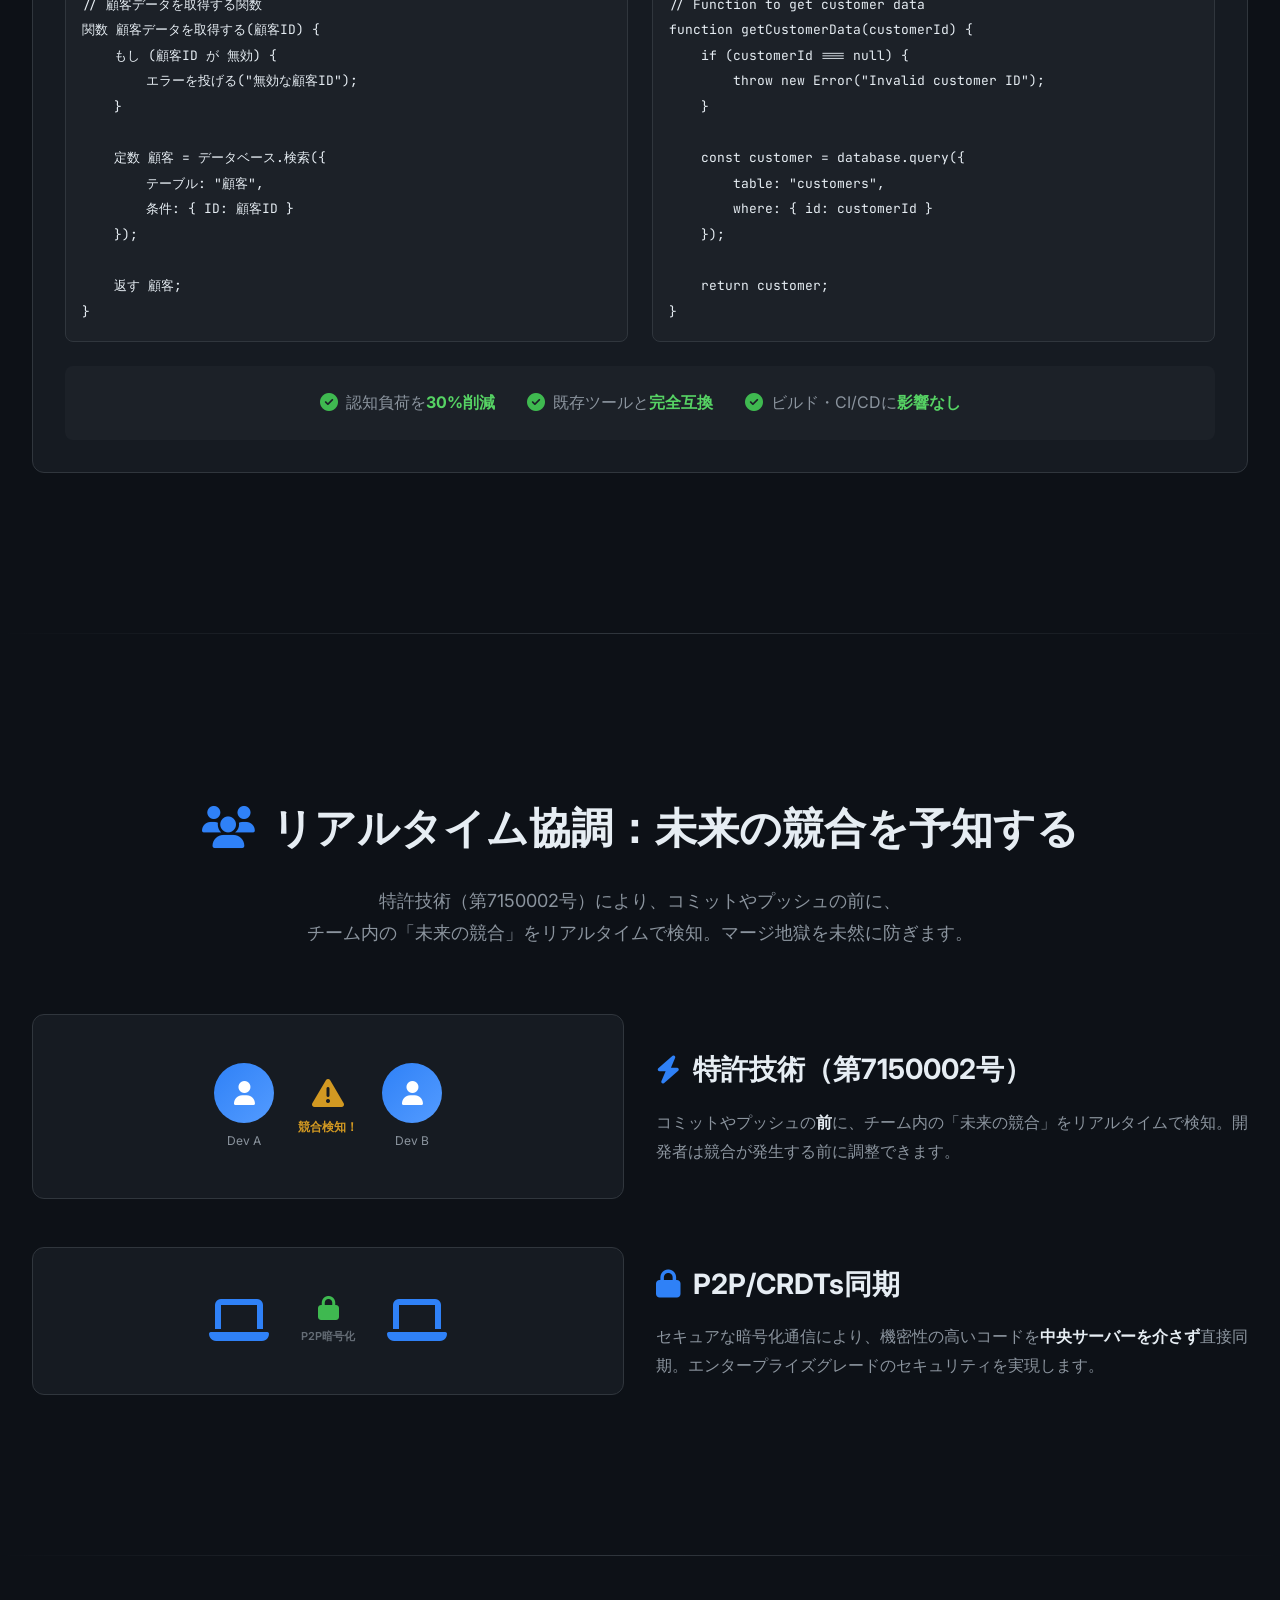
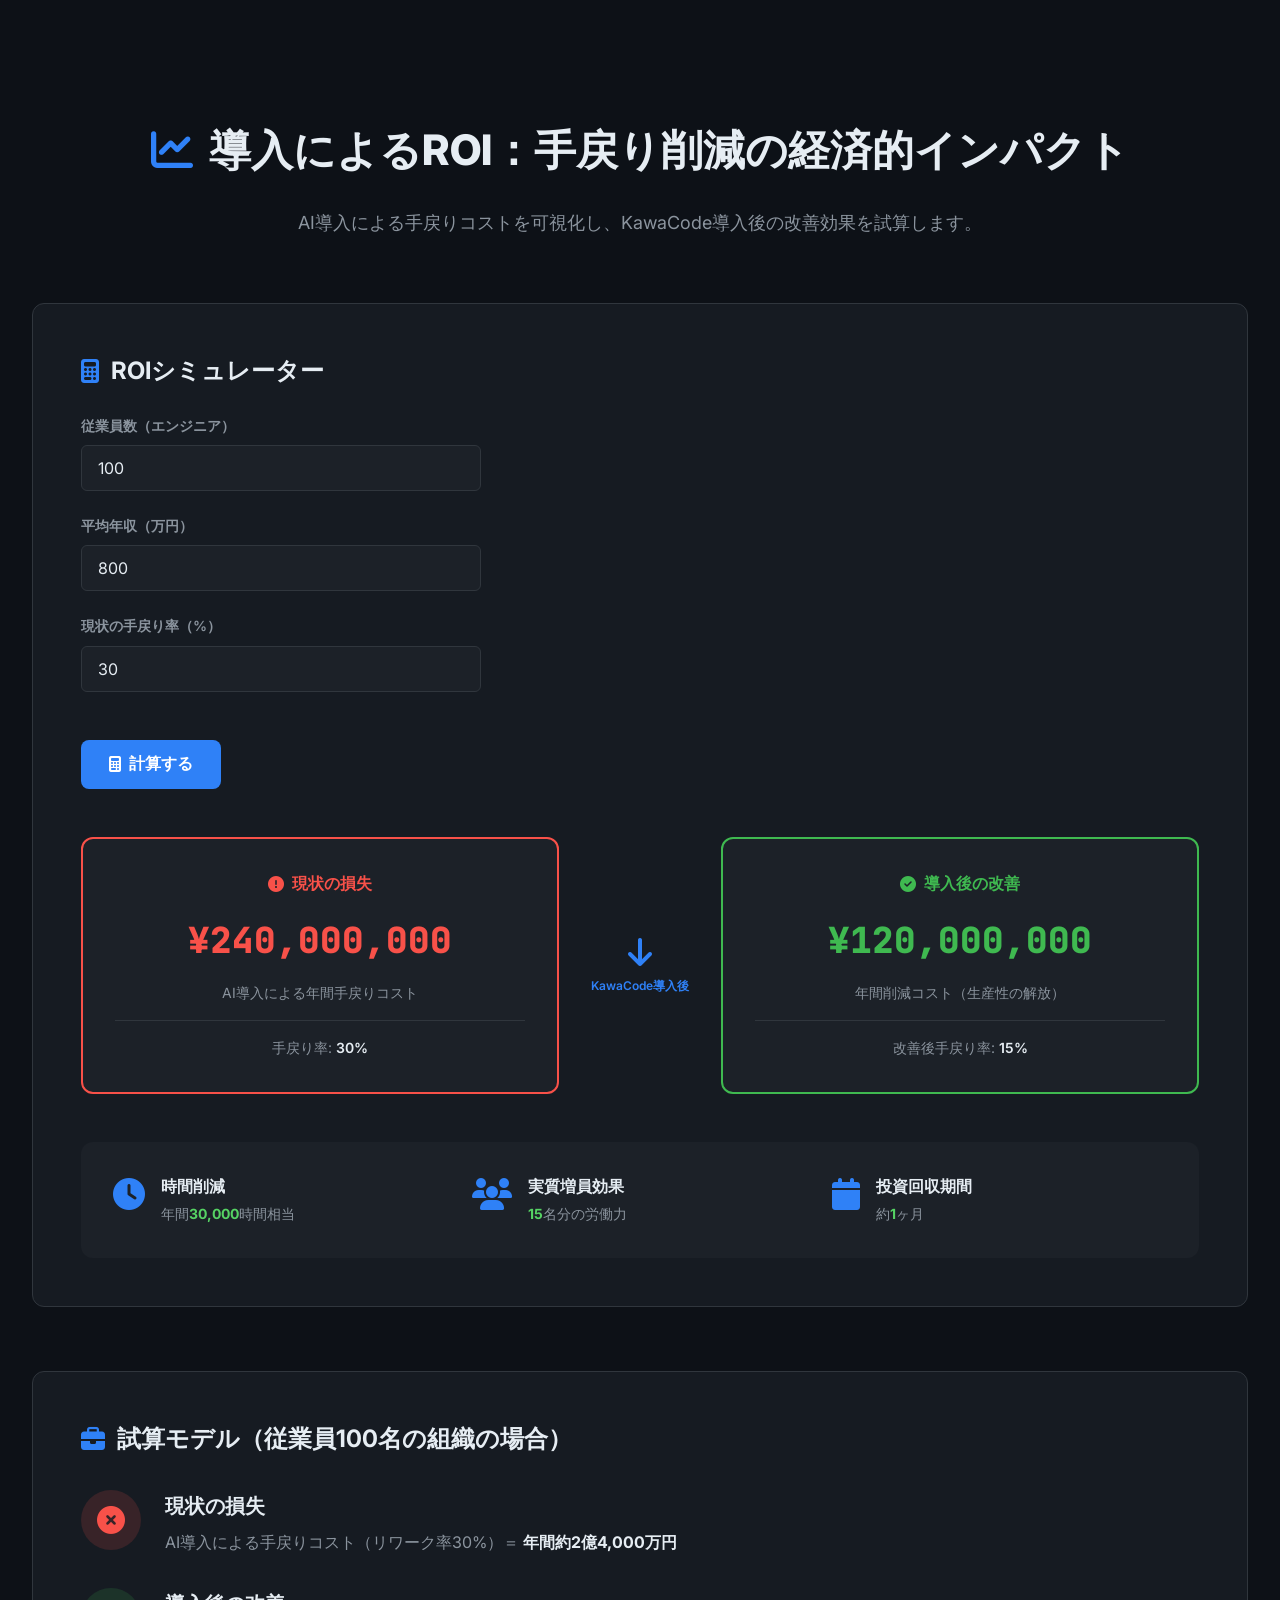
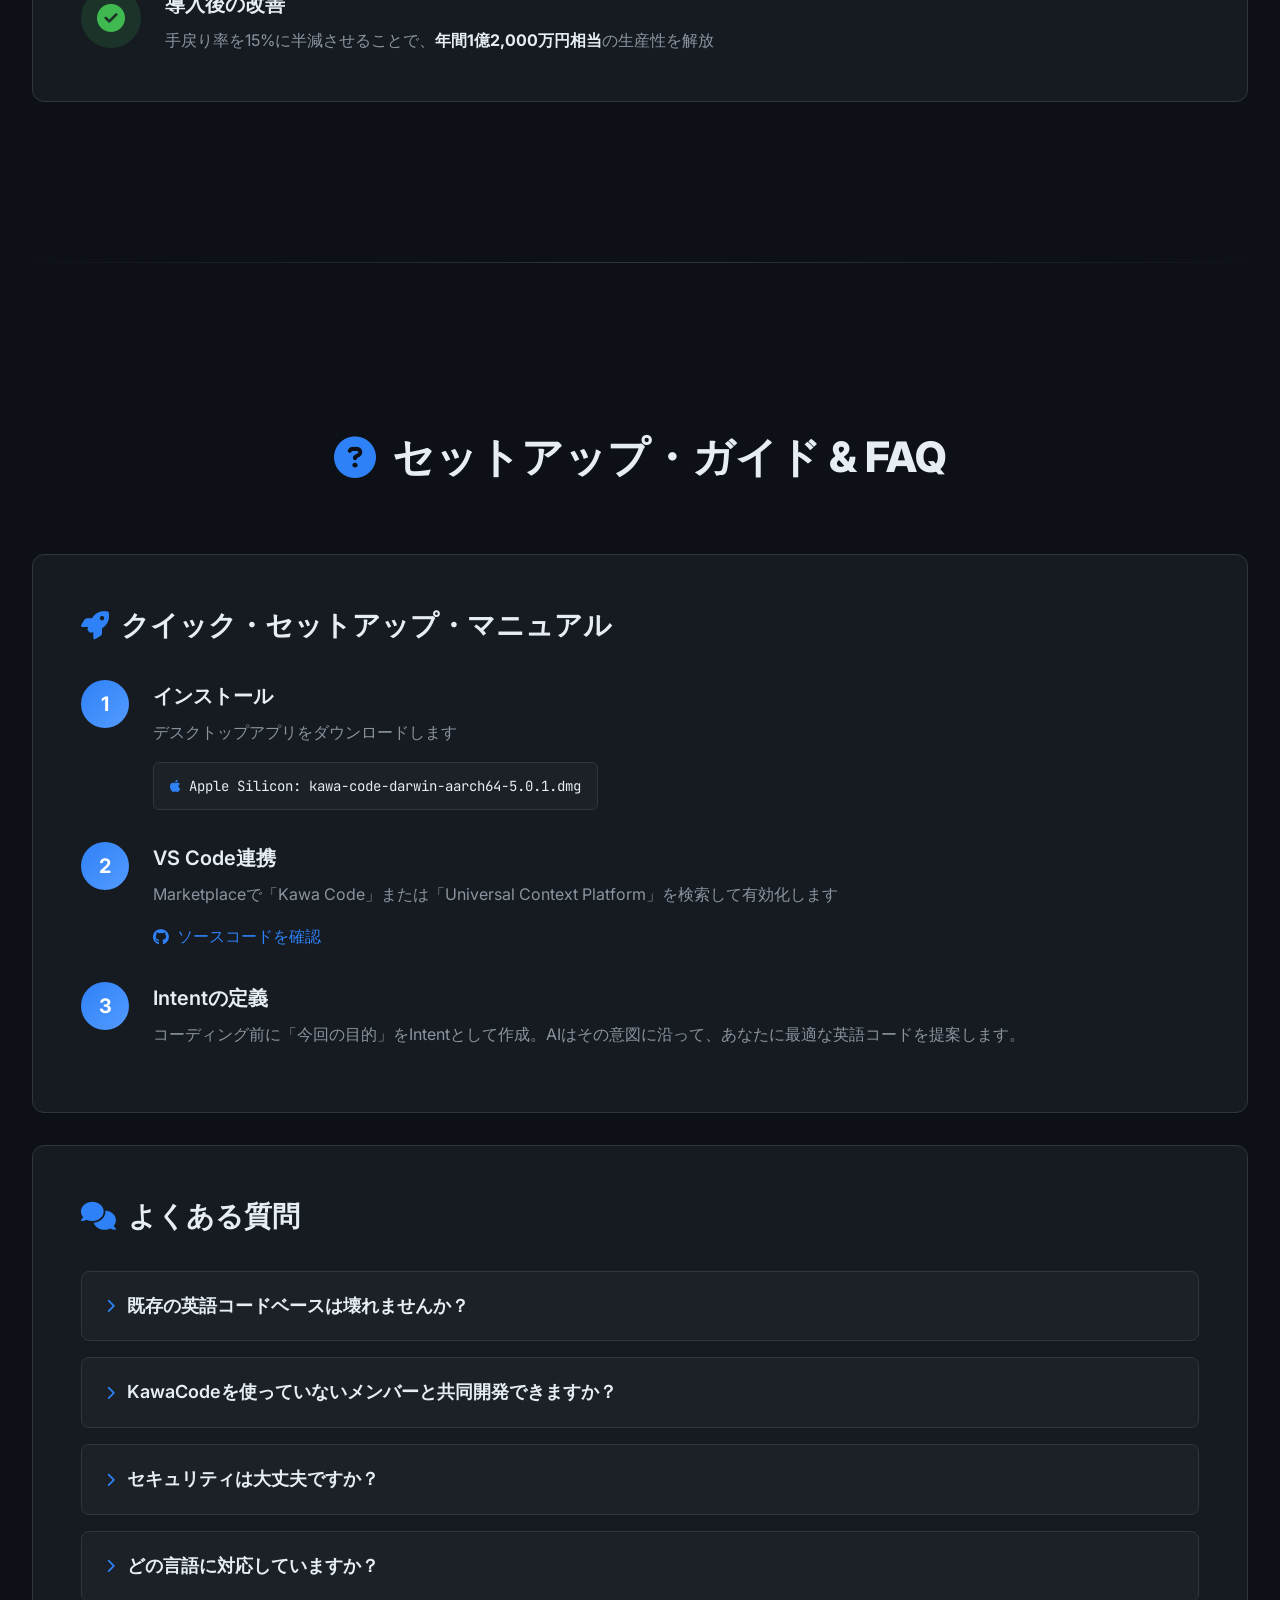
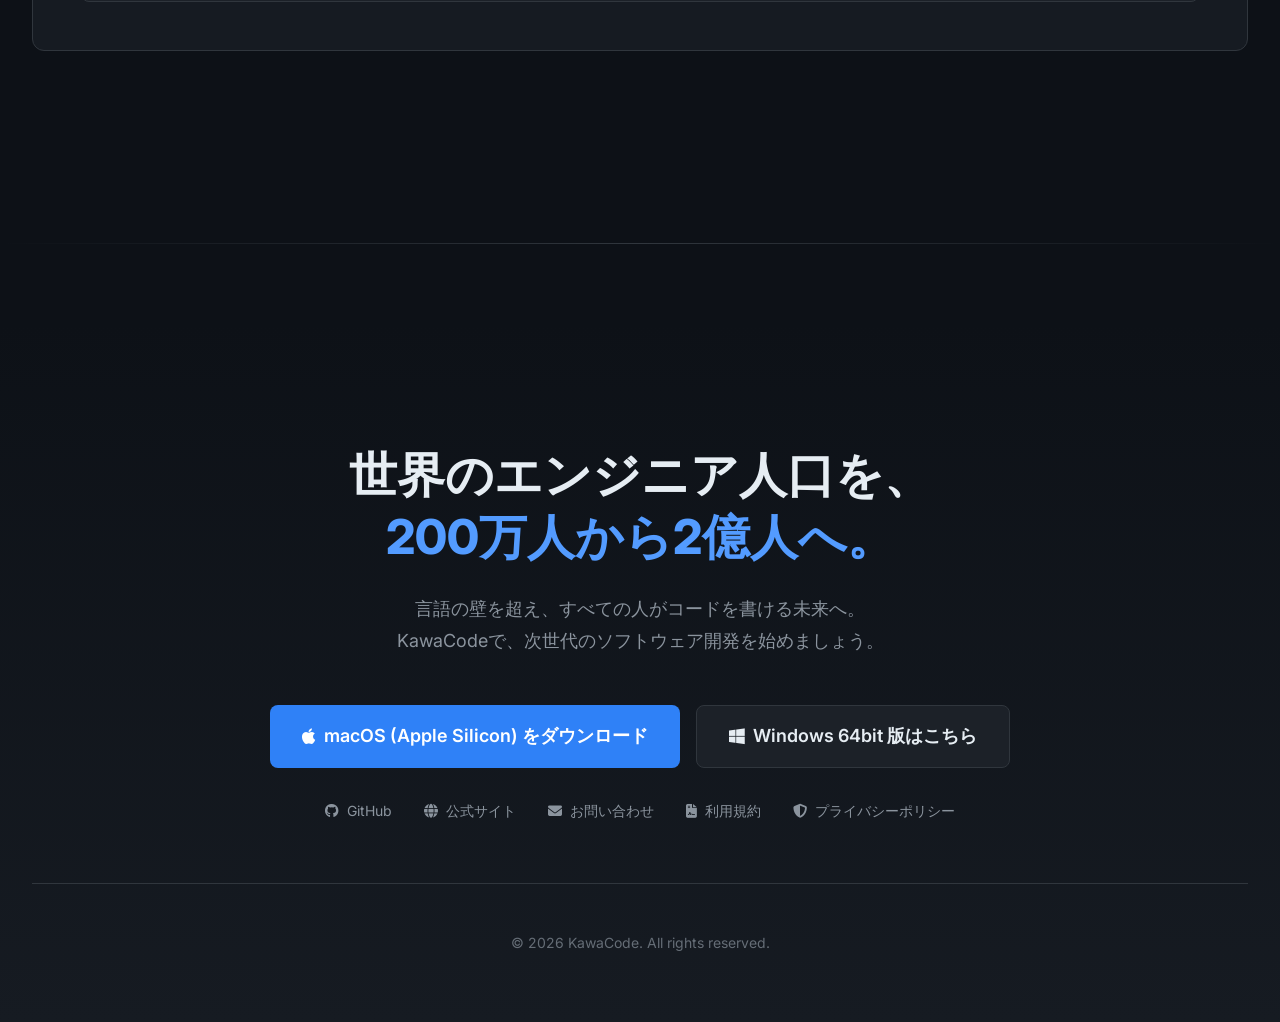
==== commit 468bea89: "release 5.0.1" ====
--- a/index.html
+++ b/index.html
@@ -48,7 +48,7 @@
                     <span class="highlight-green">保守性と品質を劇的に向上</span>させる次世代開発インフラです。
                 </p>
                 <div class="hero-cta">
-                    <a href="https://codeawareness.com/assets/kawa-code-darwin-aarch64-4.0.5.dmg" class="btn btn-primary">
+                    <a href="https://codeawareness.com/assets/kawa-code-darwin-aarch64-5.0.1.dmg" class="btn btn-primary">
                         <i class="fab fa-apple"></i>
                         Apple Silicon Mac版をダウンロード
                     </a>
@@ -471,8 +471,8 @@
                             <h4>インストール</h4>
                             <p>デスクトップアプリをダウンロードします</p>
                             <div class="download-links">
-                                <a href="https://codeawareness.com/assets/kawa-code-darwin-aarch64-4.0.5.dmg" class="download-link">
-                                    <i class="fab fa-apple"></i> Apple Silicon: kawa-code-darwin-aarch64-4.0.5.dmg
+                                <a href="https://codeawareness.com/assets/kawa-code-darwin-aarch64-5.0.1.dmg" class="download-link">
+                                    <i class="fab fa-apple"></i> Apple Silicon: kawa-code-darwin-aarch64-5.0.1.dmg
                                 </a>
                             </div>
                         </div>
@@ -556,7 +556,7 @@
                     KawaCodeで、次世代のソフトウェア開発を始めましょう。
                 </p>
                 <div class="footer-downloads">
-                    <a href="https://codeawareness.com/assets/kawa-code-darwin-aarch64-4.0.5.dmg" class="btn btn-primary btn-large">
+                    <a href="https://codeawareness.com/assets/kawa-code-darwin-aarch64-5.0.1.dmg" class="btn btn-primary btn-large">
                         <i class="fab fa-apple"></i>
                         macOS (Apple Silicon) をダウンロード
                     </a>
@@ -596,4 +596,4 @@
 
     <script src="js/main.js"></script>
 <script src="https://www.genspark.ai/sandbox_inspect.js"></script></body>
-</html>+</html>
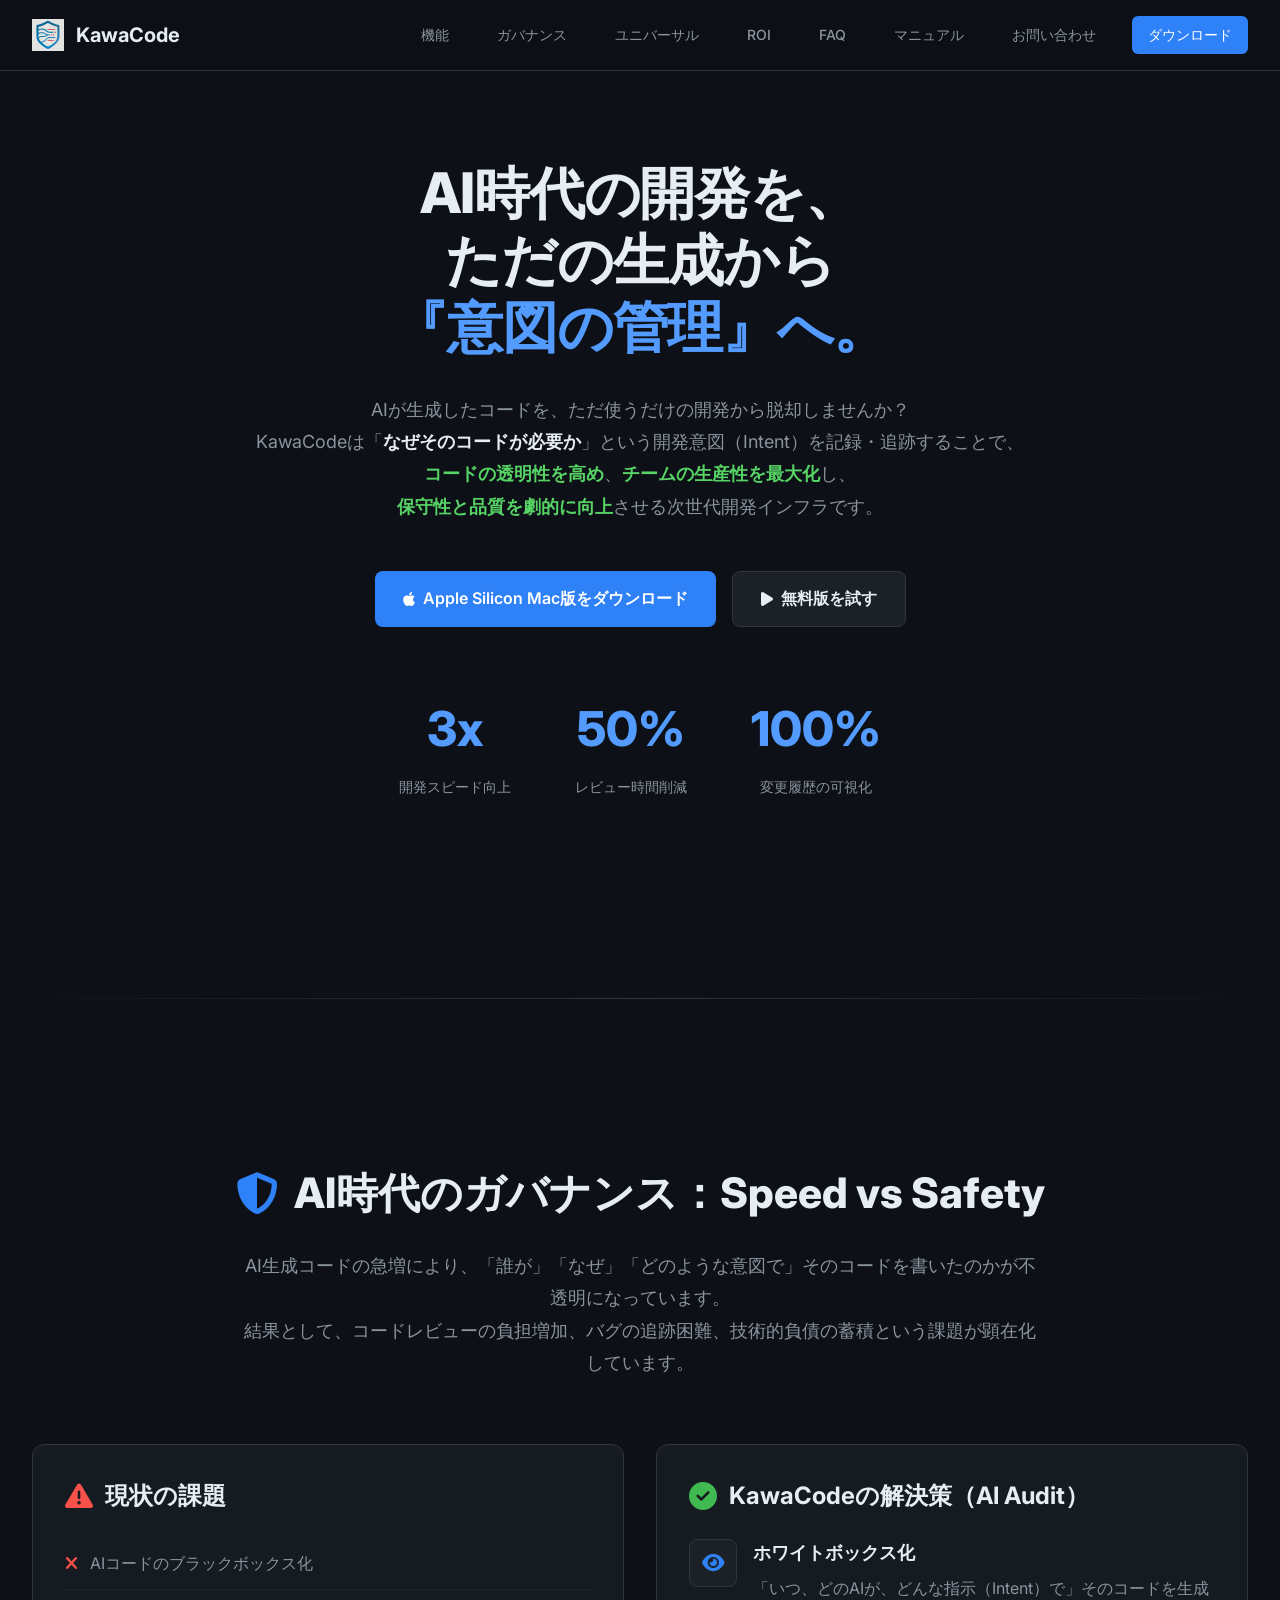
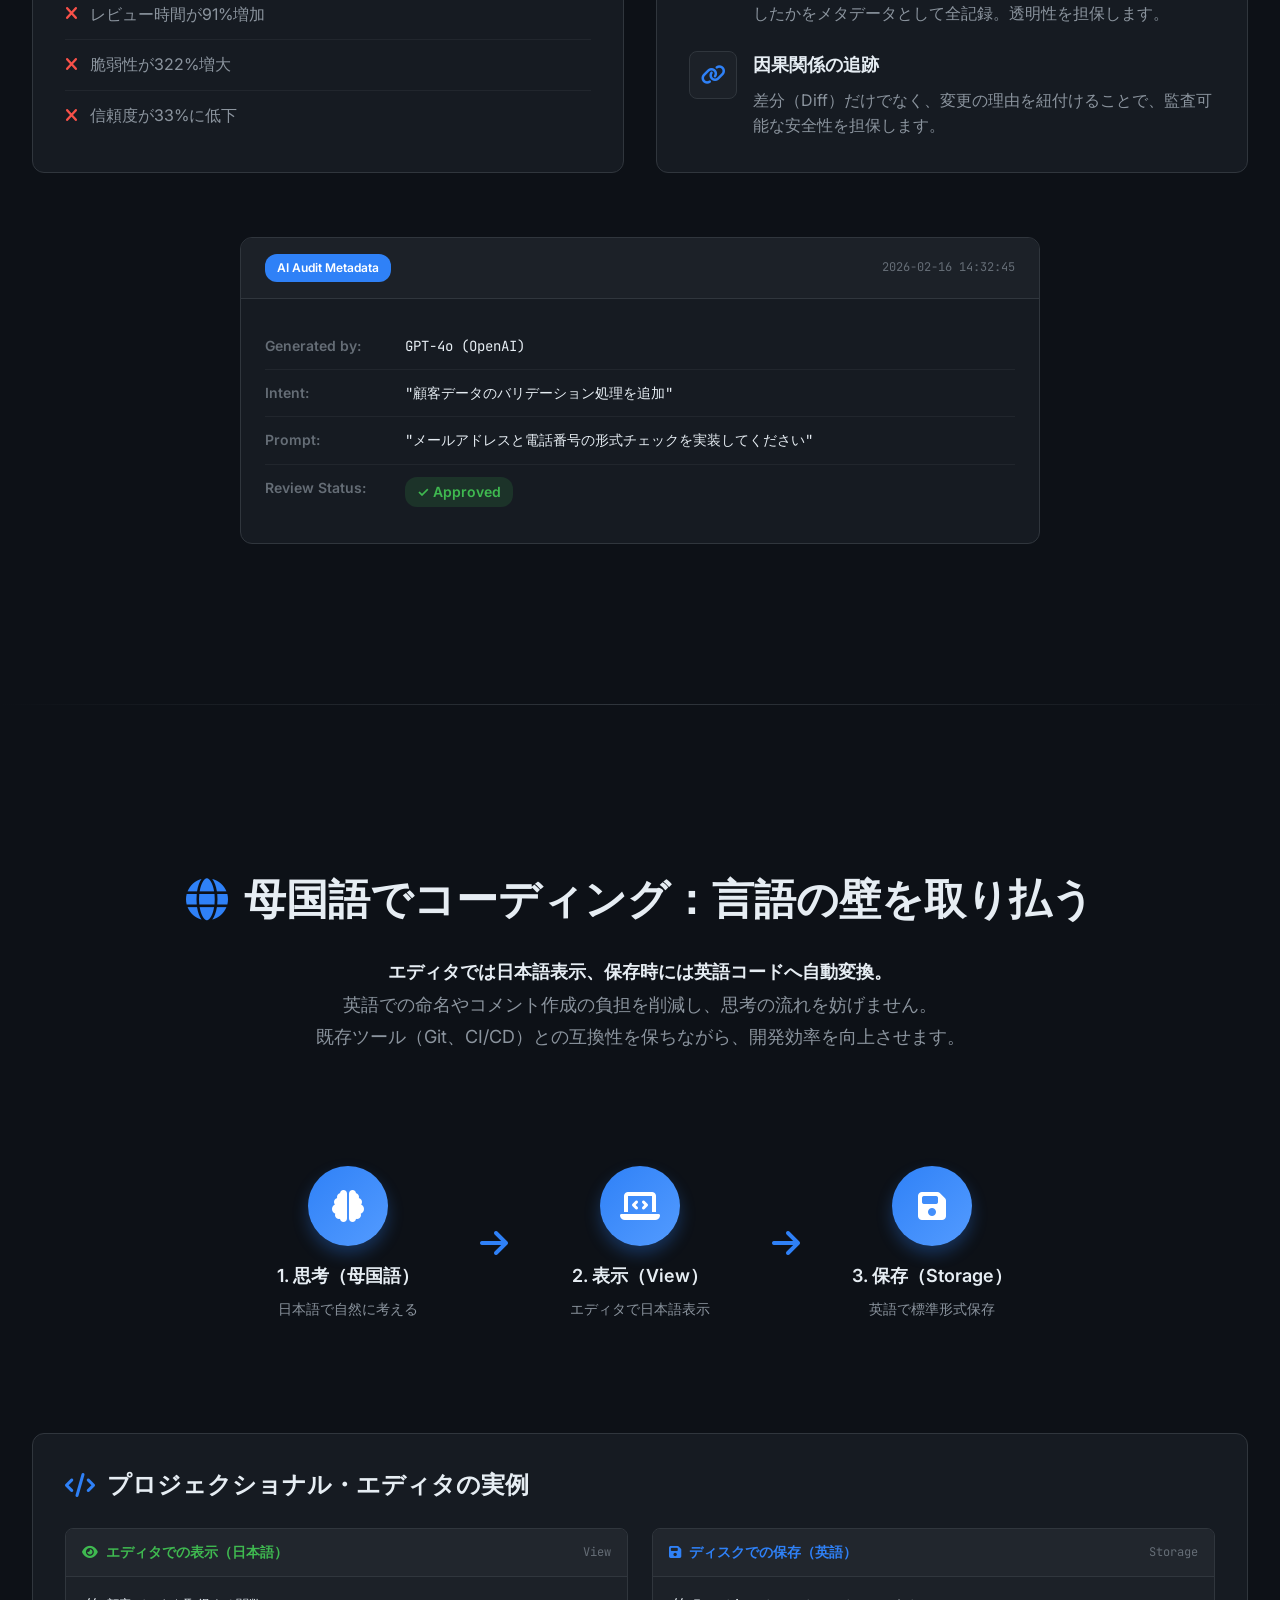
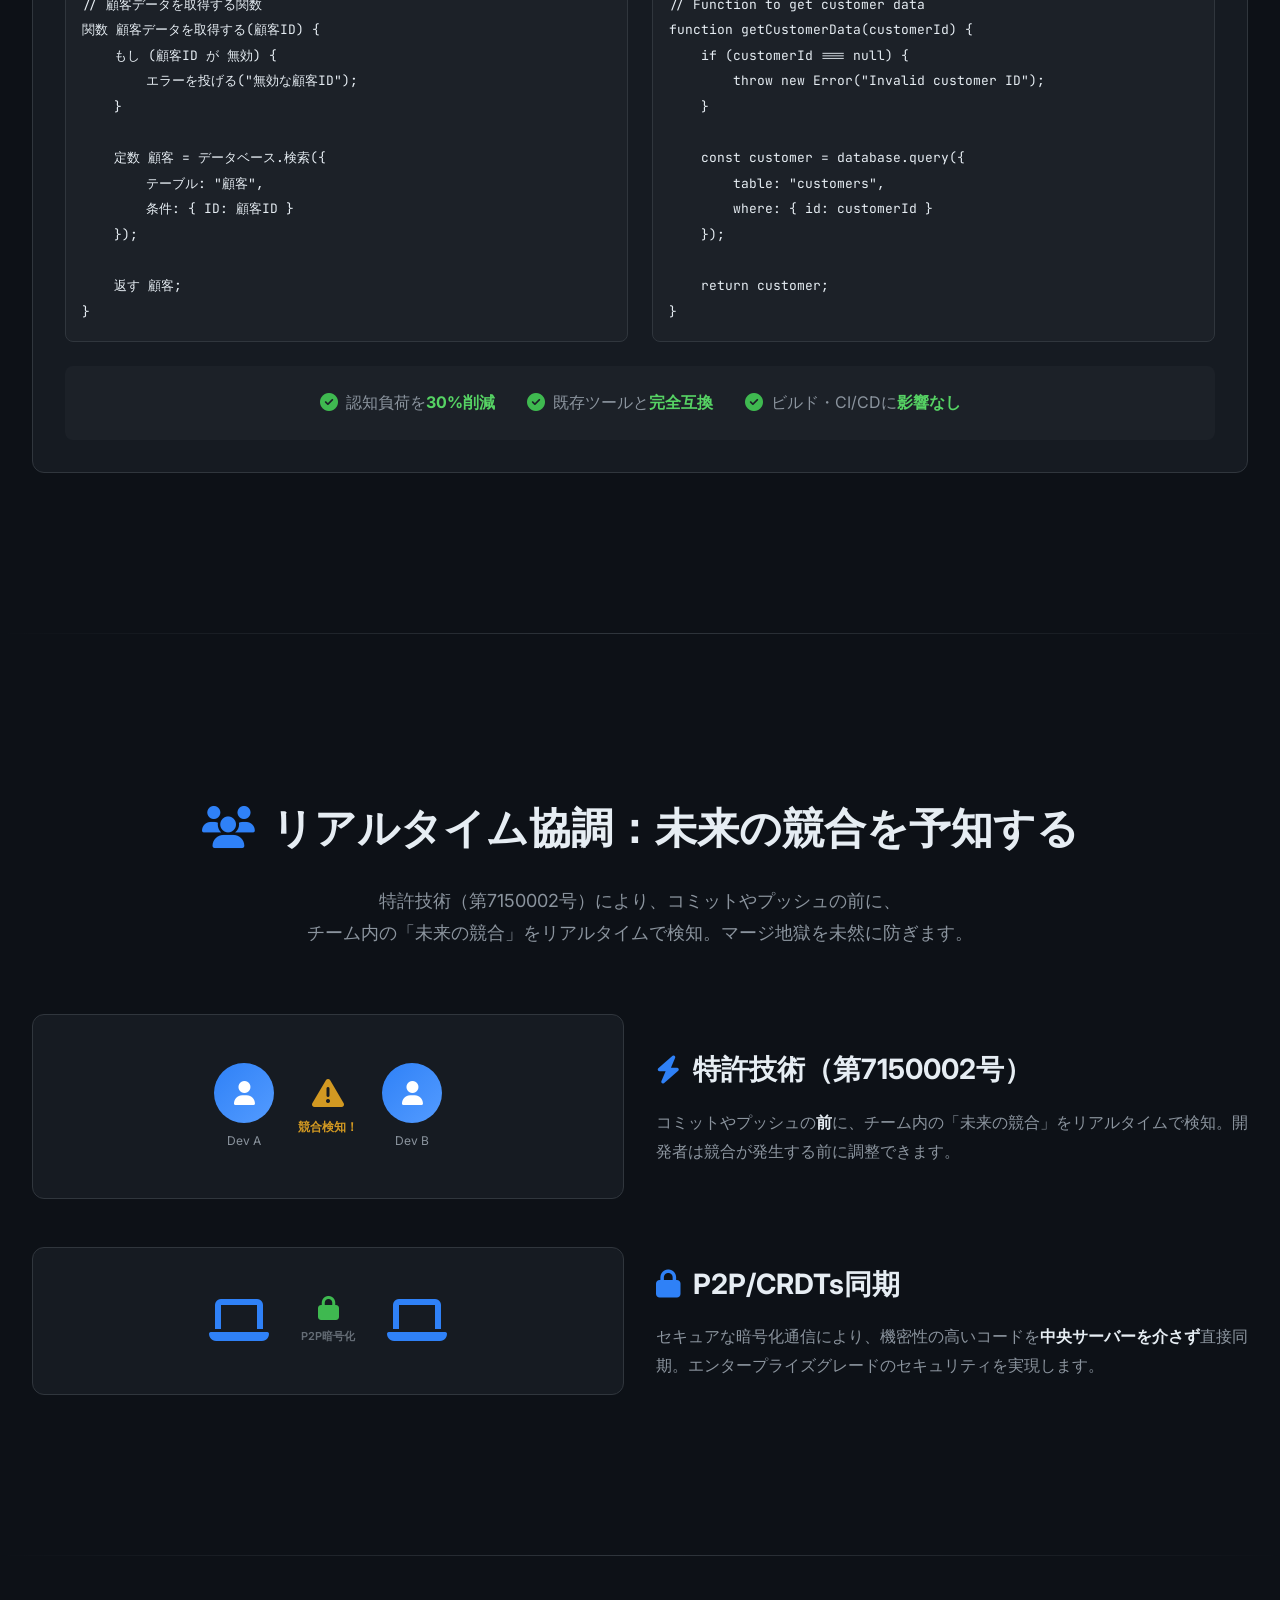
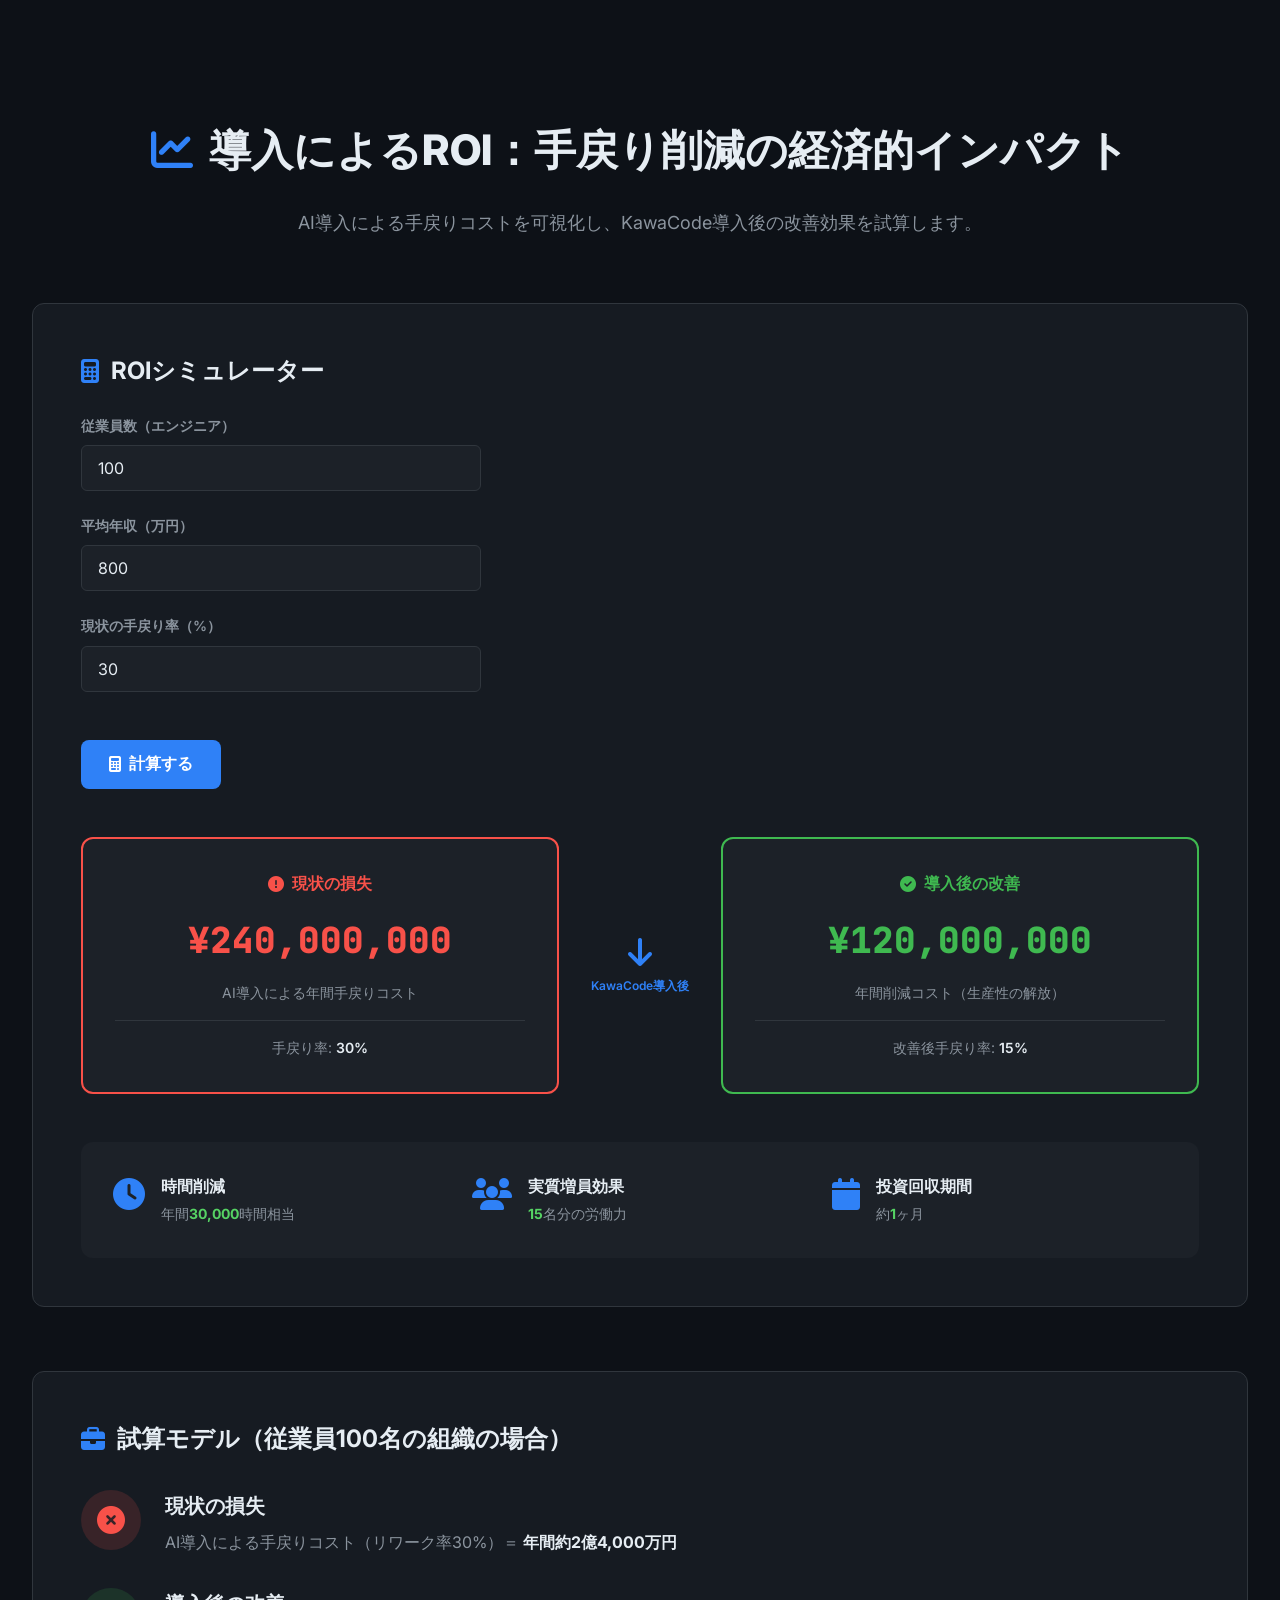
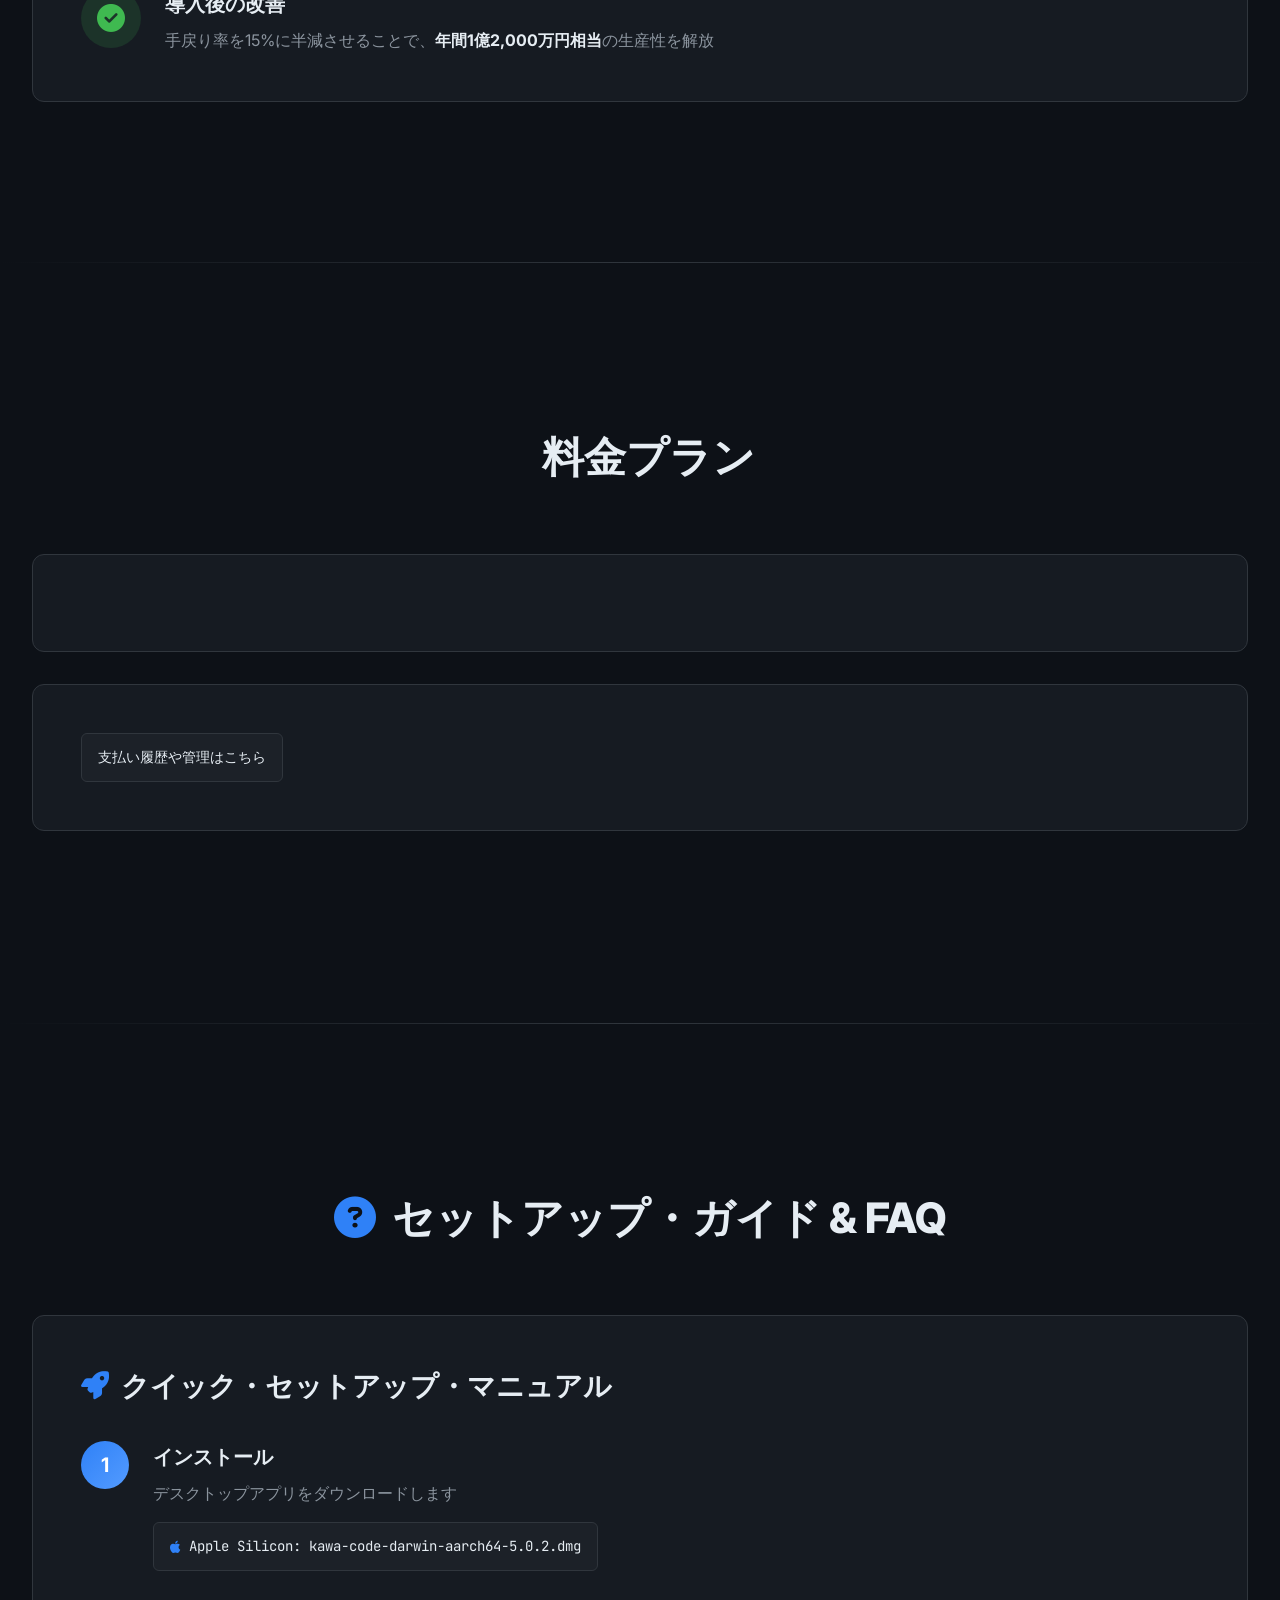
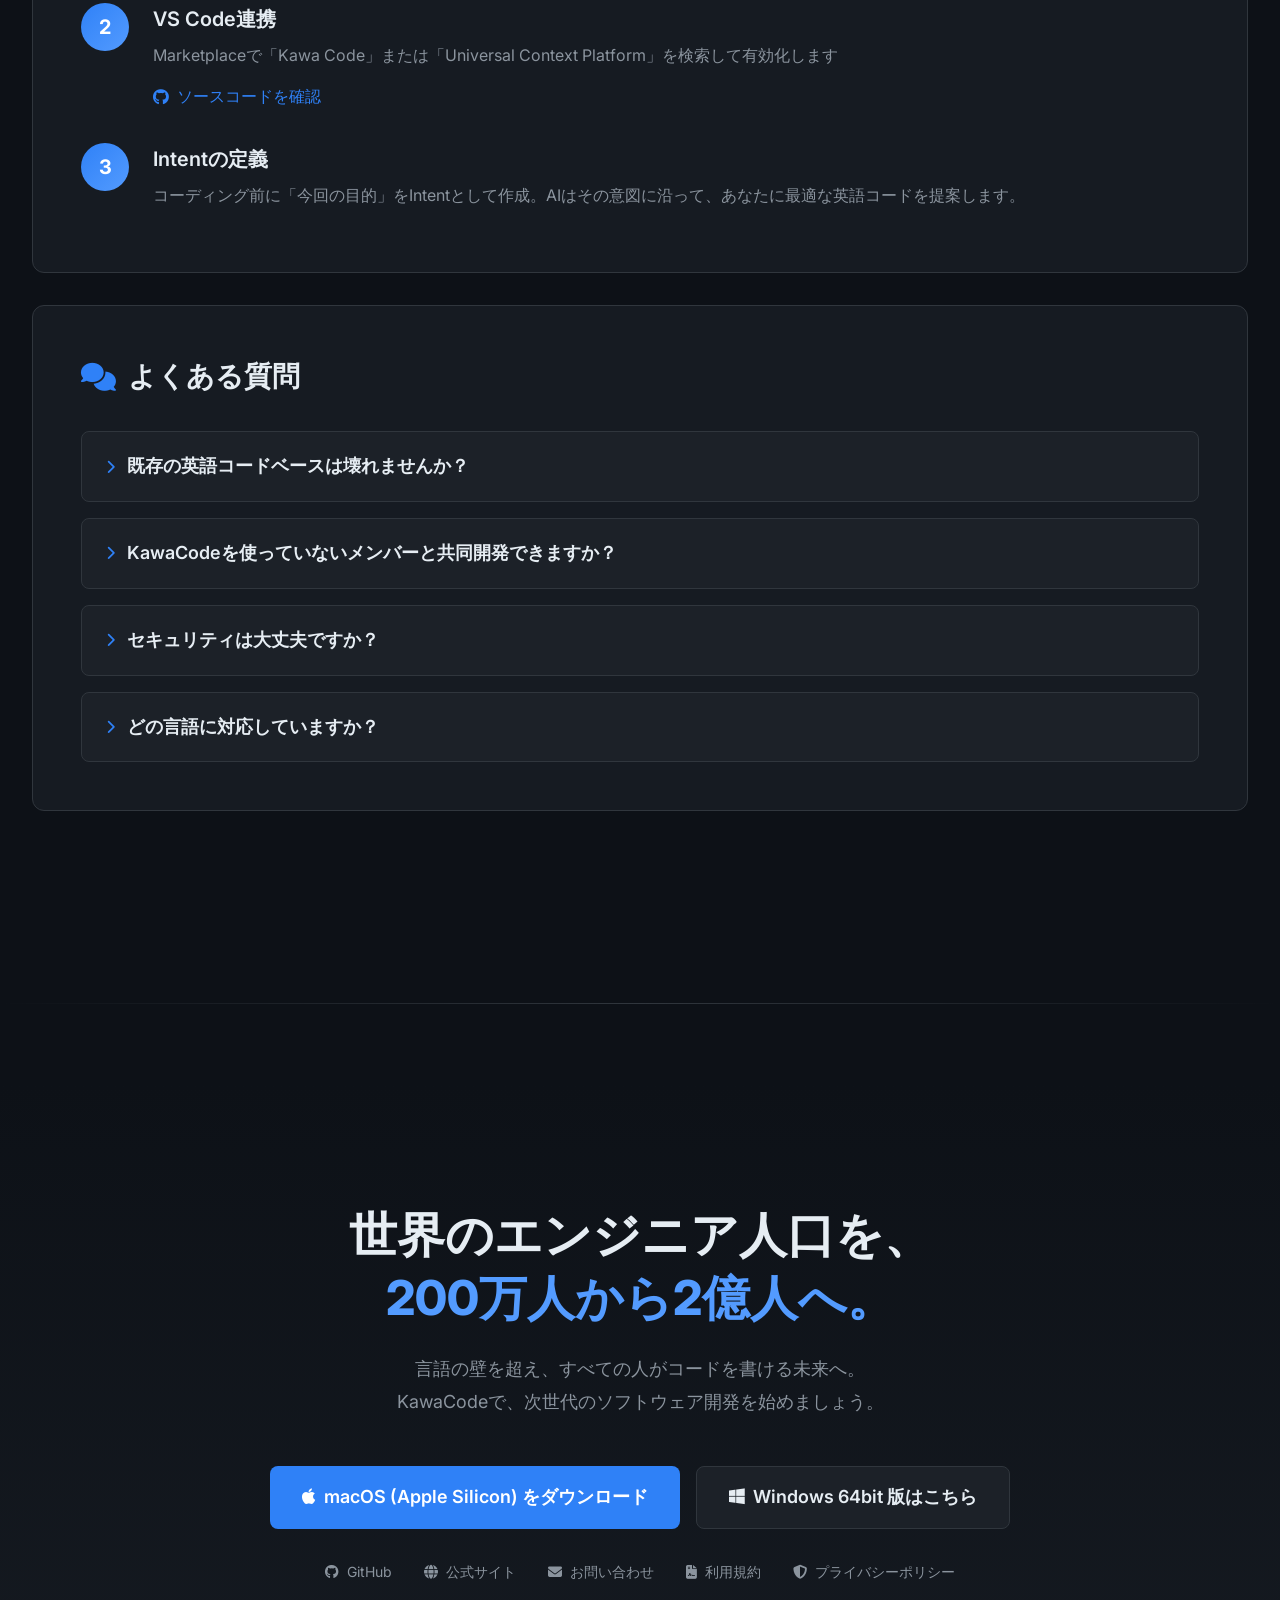
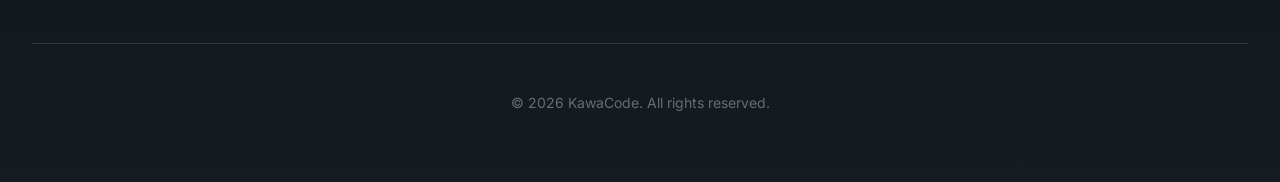
==== commit 8d4063de: "release 5.0.2 + pricing" ====
--- a/index.html
+++ b/index.html
@@ -10,6 +10,8 @@
     <link href="https://fonts.googleapis.com/css2?family=Inter:wght@300;400;500;600;700;800&family=JetBrains+Mono:wght@400;500;600&display=swap" rel="stylesheet">
     <link rel="stylesheet" href="https://cdn.jsdelivr.net/npm/@fortawesome/fontawesome-free@6.4.0/css/all.min.css">
     <link rel="stylesheet" href="css/style.css">
+    <!-- stripe pricing tables -->
+    <script async src="https://js.stripe.com/v3/pricing-table.js"></script>
 </head>
 <body>
     <!-- Navigation -->
@@ -48,7 +50,7 @@
                     <span class="highlight-green">保守性と品質を劇的に向上</span>させる次世代開発インフラです。
                 </p>
                 <div class="hero-cta">
-                    <a href="https://codeawareness.com/assets/kawa-code-darwin-aarch64-5.0.1.dmg" class="btn btn-primary">
+                    <a href="https://codeawareness.com/assets/kawa-code-darwin-aarch64-5.0.2.dmg" class="btn btn-primary">
                         <i class="fab fa-apple"></i>
                         Apple Silicon Mac版をダウンロード
                     </a>
@@ -452,6 +454,39 @@
 
     <hr class="section-divider">
 
+    <!-- Pricing -->
+    <section id="pricing" class="section-faq">
+        <div class="container">
+            <div class="section-header fade-in">
+                <h2 class="section-title">
+                    <i class="fas fa-question-dollar"></i> 料金プラン
+                </h2>
+            </div>
+
+            <div class="setup-guide fade-in" style="display: flex">
+
+		<stripe-pricing-table pricing-table-id="prctbl_1T957YAcosAzyvc1uuoJ7Mx3"
+style="flex: 1 1 400px; min-width: 0;"
+publishable-key="pk_live_51NMtJvAcosAzyvc1Mhw9SGGj1xdm9GXyXi0XfSExpcgL9cA23Dh8tYXzjGMzKouFOutj8yQz62ZFzQg7PzkRYZGr00GXfrtUMv">
+		</stripe-pricing-table>
+
+		<stripe-pricing-table pricing-table-id="prctbl_1T95BuAcosAzyvc1IwCWm3hN"
+style="flex: 1 1 400px; min-width: 0;"
+publishable-key="pk_live_51NMtJvAcosAzyvc1Mhw9SGGj1xdm9GXyXi0XfSExpcgL9cA23Dh8tYXzjGMzKouFOutj8yQz62ZFzQg7PzkRYZGr00GXfrtUMv">
+		</stripe-pricing-table>
+	    </div>
+
+            <div class="setup-guide fade-in" style="display: flex">
+	        <div class="download-links">
+	  	  <a href="https://billing.stripe.com/p/login/cN28xQ67aeGac9O9AA" target="_blank" class="download-link">支払い履歴や管理はこちら</a>
+	        </div>
+	    </div>
+	</div>
+    </section>
+
+
+    <hr class="section-divider">
+
     <!-- Setup & FAQ Section -->
     <section id="faq" class="section-faq">
         <div class="container">
@@ -471,8 +506,8 @@
                             <h4>インストール</h4>
                             <p>デスクトップアプリをダウンロードします</p>
                             <div class="download-links">
-                                <a href="https://codeawareness.com/assets/kawa-code-darwin-aarch64-5.0.1.dmg" class="download-link">
-                                    <i class="fab fa-apple"></i> Apple Silicon: kawa-code-darwin-aarch64-5.0.1.dmg
+                                <a href="https://codeawareness.com/assets/kawa-code-darwin-aarch64-5.0.2.dmg" class="download-link">
+                                    <i class="fab fa-apple"></i> Apple Silicon: kawa-code-darwin-aarch64-5.0.2.dmg
                                 </a>
                             </div>
                         </div>
@@ -556,7 +591,7 @@
                     KawaCodeで、次世代のソフトウェア開発を始めましょう。
                 </p>
                 <div class="footer-downloads">
-                    <a href="https://codeawareness.com/assets/kawa-code-darwin-aarch64-5.0.1.dmg" class="btn btn-primary btn-large">
+                    <a href="https://codeawareness.com/assets/kawa-code-darwin-aarch64-5.0.2.dmg" class="btn btn-primary btn-large">
                         <i class="fab fa-apple"></i>
                         macOS (Apple Silicon) をダウンロード
                     </a>
